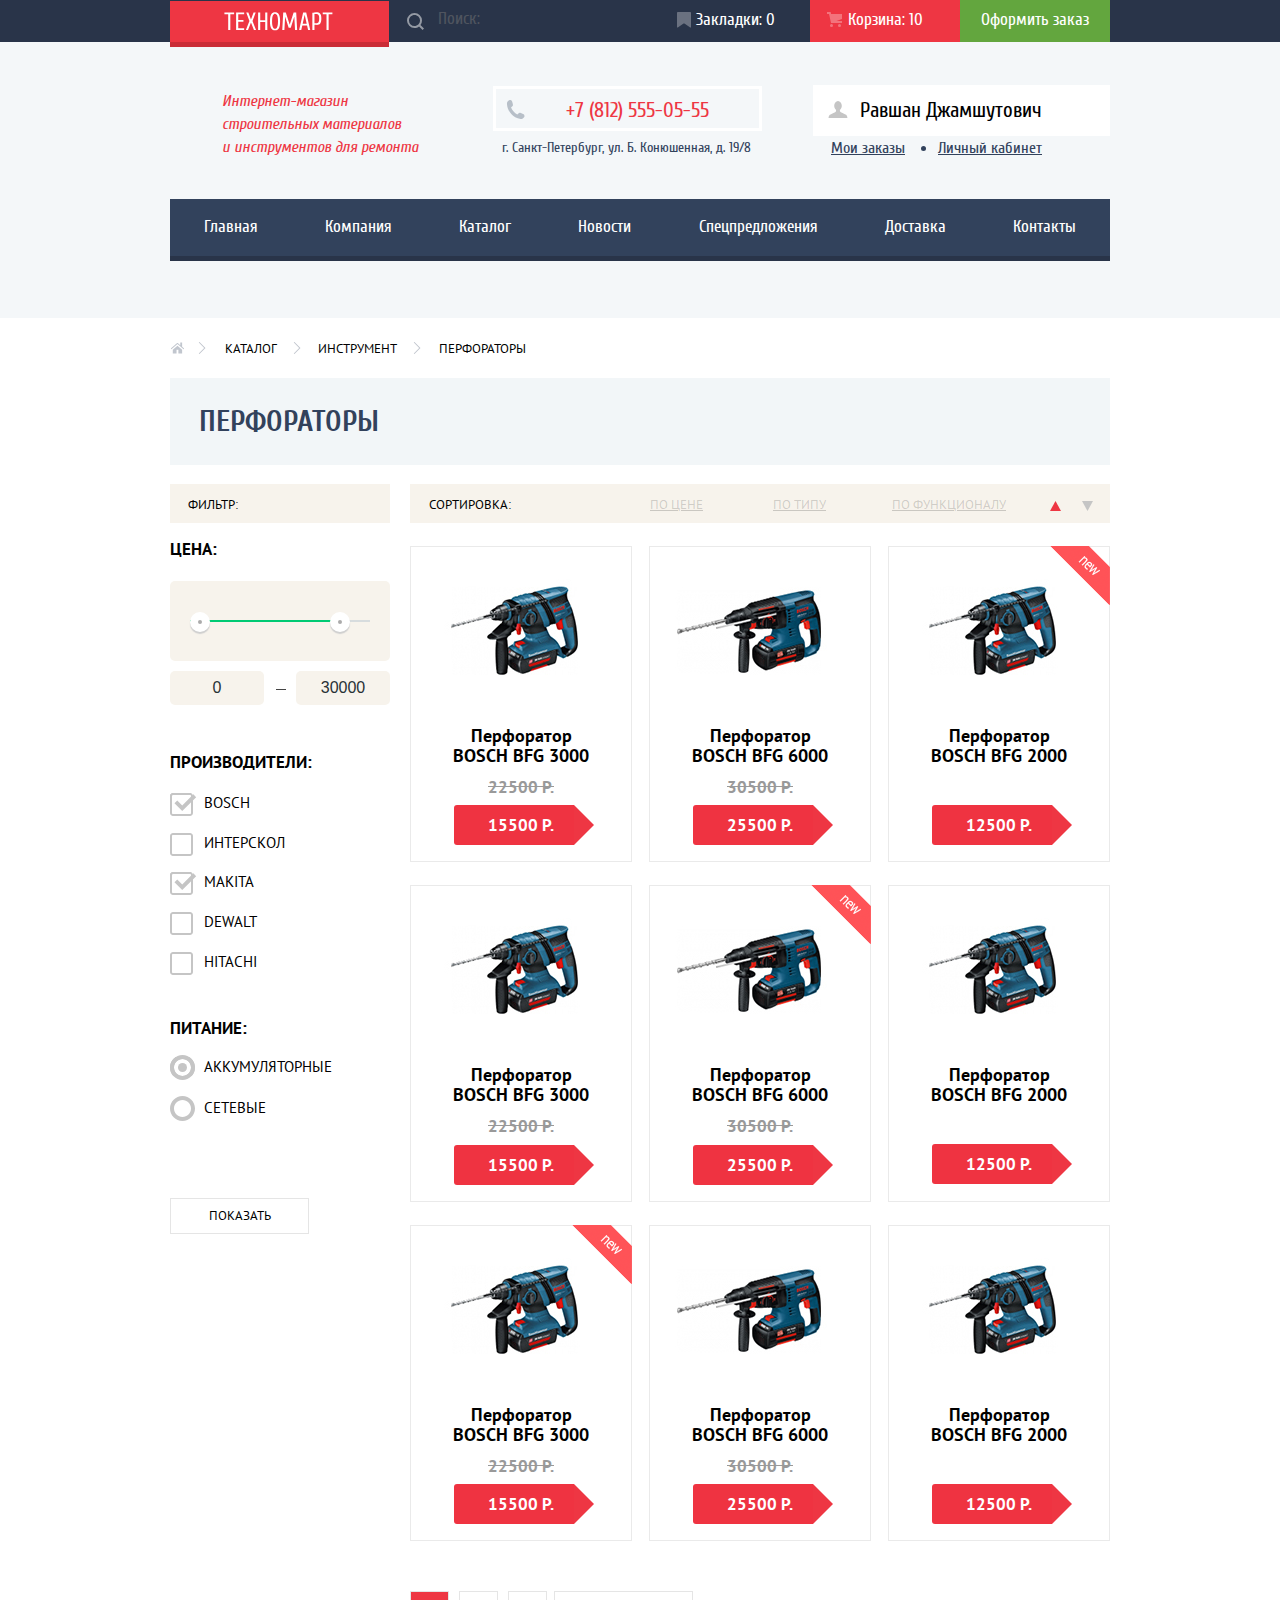
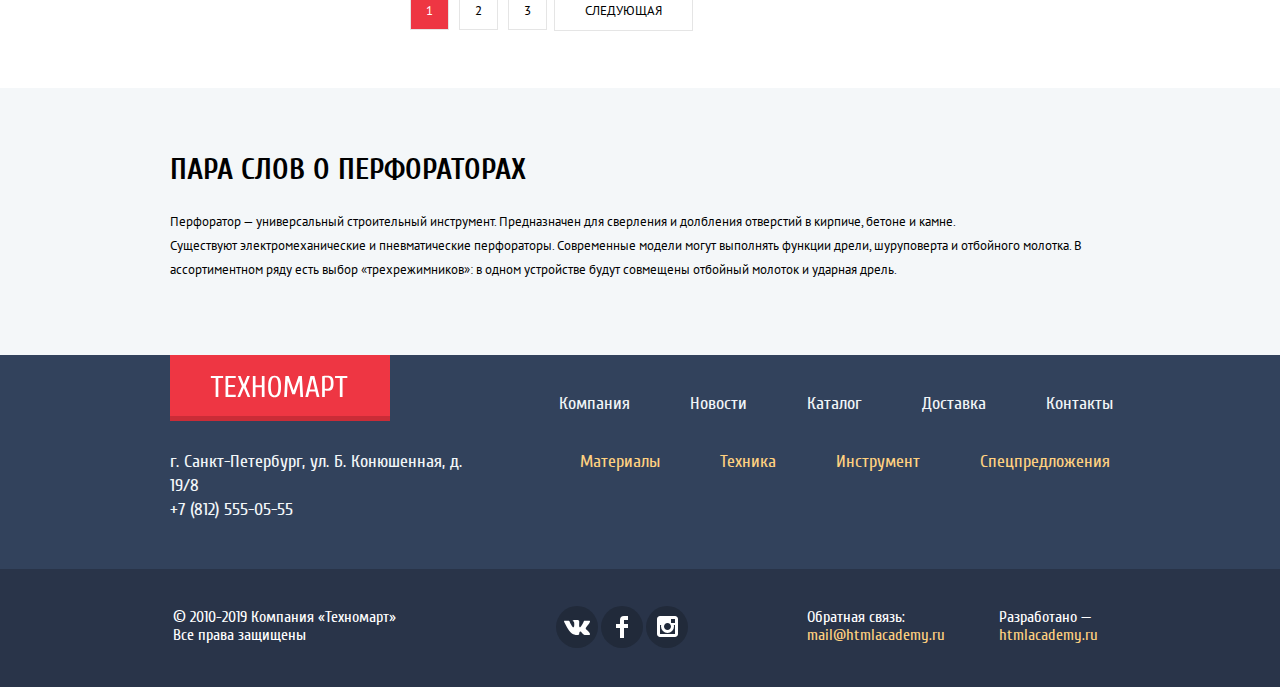
==== catalog.html @ b3d0c17b "сделал попапы, один css файл на index и catalog," ====
<!DOCTYPE html>
<html lang="ru">

<head>
  <meta charset="utf-8">
  <title>HTML Academy: Техномарт</title>
  <link rel="stylesheet" href="css/normalize.css">
  <link rel="stylesheet" href="css/style.css">
</head>

<body>
  <header class="header-main">
      <div class="header-top-flex-container">
      <div class="header-top-panel">
      <div class="header-container">
        <a href="#" class="header-logo">
          <span class="visually-hidden">Логотип Техномарт</span>
          <!--
            тут должен быть Логотип Техномарт
            src="img/texnomart.png"
          -->
        </a>
        <div class="header-search">
          <!--
              тут должна быть иконка Поиска
              src="img/icon-svg/icon-search.svg"
            -->
          <form action="https://echo.htmlacademy.ru" class="form-search" method="post">
            <input type="search" name="search" id="search" class="inp-form-search" placeholder="Поиск:" required>
            <label for="search" class="label-search"><span class="visually-hidden">Поле поиска</span></label>
          </form>
        </div>
        <a href="#" class="header-bookmark">
          <!--
            тут должна быть иконка Закладки
            src="img/icon-svg/icon-bookmark.svg"
          -->
          Закладки: 0
        </a>
        <a href="#" class="header-cart">Корзина:
          <!--
            тут должна быть иконка Корзина
            src="img/icon-svg/icon-cart.svg"
          -->
          <span class="header-number-cart">10</span>
        </a>
        <a href="#" class="header-order">Оформить заказ</a>
      </div>
    </div>
    </div>
    <div class="header-middle-flex-container">
      <div class="header-middle-panel">
        <h1 class="header-store-about">
          Интернет-магазин
          строительных материалов<br>
          и инструментов для ремонта
        </h1>
        <div class="header-middle-contact-catalog">
          <a href="tel:+78125550555" class="header-contact-telephone">
            <!--
              тут должна быть иконка Номер телефона
              src="img/icon-svg/icon-phone.svg"
            -->
            +7 (812) 555-05-55
          </a>
          <p class="header-contact-address">г. Санкт-Петербург, ул. Б. Конюшенная, д. 19/8</p>
        </div>
        <div class="header-middle-user-online">
          <a href="#" class="header-user-login-online">
            <!--
              тут должна быть иконка User
              src="img/icon-svg/icon-user.svg"
            -->
            Равшан Джамшутович
          </a>
          <a href="#" class="header-user-login-logout">
            <!--
              тут должна быть иконка User logout
              src="img/icon-svg/icon-logout.svg"
            -->
          </a>
          <div class="header-user-items">
            <a href="#" class="header-user-orders">Мои заказы</a>
            <a href="#" class="header-user-cabinet">Личный кабинет</a>
          </div>
        </div>
        <nav class="header-nav-panel">
          <ul class="header-ul-panel">
            <li class="header-ul-panel-li">
              <a href="index.html" class="header-ul-panel-links">Главная</a>
            </li>
            <li class="header-ul-panel-li">
              <a href="#" class="header-ul-panel-links">Компания</a>
            </li>
            <li class="header-ul-panel-li">
              <a href="catalog.html" class="header-ul-panel-links">Каталог</a>
            </li>
            <li class="header-ul-panel-li">
              <a href="#" class="header-ul-panel-links">Новости</a>
            </li>
            <li class="header-ul-panel-li">
              <a href="#" class="header-ul-panel-links">Спецпредложения</a>
            </li>
            <li class="header-ul-panel-li">
              <a href="#" class="header-ul-panel-links">Доставка</a>
            </li>
            <li class="header-ul-panel-li">
              <a href="#" class="header-ul-panel-links">Контакты</a>
            </li>
          </ul>
        </nav>
      </div>
    </div>
  </header>
  <main>
    <div class="top-main-center-container uppercase-style">
      <ul class="links-content">
          <li class="links-content-li li-first">
            <a href="index.html" class="link-index link-content">
              <span class="visually-hidden">Переход на главную с иконкой</span>
              <!--
                Тут должна быть иконка На главную
                src="img/icon-svg/icon-home.svg"
              -->
            </a>
          </li>
          <li class="links-content-li li-second">
            <a href="#" class="link-catalog link-content">Каталог</a>
          </li>
          <li class="links-content-li li-third">
            <a href="#" class="link-tools link-content">Инструмент</a>
          </li>
          <li class="links-content-li li-fourth">
            <a href="#" class="link-perf link-content">Перфораторы</a>
          </li>
      </ul>
      <h2 class="header-catalog">Перфораторы</h2>
    </div>
    <div class="catalog-center-container uppercase-style">
      <div class="catalog-main-filter">
          <form action="https://echo.htmlacademy.ru" method="POST" class="form-filter-main">
            <span class="catalog-form-filter">Фильтр:</span>
            <fieldset class="price-filter-form">
              <legend class="panel-form-title">Цена:</legend>
              <div class="range-filter">
                <div class="range-controls">
                  <div class="scale">
                    <div class="bar"></div>
                  </div>
                  <div class="toggle toggle-min"></div>
                  <div class="toggle toggle-max"></div>
                </div>
                <div class="price-controls">
                  <label class="min-price"><input name="min-price" class="min-input-price" type="text" value="0"></label>
                  <label class="max-price"><input name="max-price" class="max-input-price" type="text" value="30000"></label>
                </div>
              </div>
            </fieldset>
            <fieldset class="brand-form">
              <legend class="panel-form-title">Производители:</legend>
              <div class="brand-container brand-container-first">
                <input id="bosh-checkbox" type="checkbox" name="bosch" value="bosch" checked>
                <label for="bosh-checkbox" class="label-brand">Bosch</label>
              </div>
              <div class="brand-container brand-container-second">
                <input id="interskol-checkbox" type="checkbox" name="interskol" value="interskol">
                <label for="interskol-checkbox" class="label-brand">Интерскол</label>
              </div>
              <div class="brand-container brand-container-third">
                <input id="makita-checkbox" type="checkbox" name="makita" value="makita" checked>
                <label for="makita-checkbox" class="label-brand">Makita</label>
              </div>
              <div class="brand-container brand-container-fourth">
                <input id="dewalt-checkbox" type="checkbox" name="dewalt" value="dewalt">
                <label for="dewalt-checkbox" class="label-brand">Dewalt</label>
              </div>
              <div class="brand-container">
                <input id="hitachi-checkbox" type="checkbox" name="hitachi" value="hitachi">
                <label for="hitachi-checkbox" class="label-brand">Hitachi</label>
              </div>
            </fieldset>
            <fieldset class="type-supply-form">
              <legend class="panel-form-title">Питание:</legend>
              <div class="charge radio_btn">
                <input id="charge-device" class="radio-charge" type="radio" name="type-supply" value="charge" checked>
                <label for="charge-device" class="type-device">Аккумуляторные</label>
              </div>
              <div class="network radio_btn">
                <input id="network-device" class="radio-network" type="radio" name="type-supply" value="network">
                <label for="network-device" class="type-device">Сетевые</label>
              </div>
              <button type="submit" class="panel-form-btn">Показать</button>
            </fieldset>
          </form>
      </div>
      <div class="catalog-goods-column">
          <div class="catalog-filter-options">
            <span class="catalog-filter-sorting">Сортировка:</span>
            <ul class="catalog-options-parameter">
              <li class="catalog-options-btn-first">
                <a href="#" class="catalog-options-btn">По цене</a>
              </li>
              <li class="catalog-options-btn-second">
                <a href="#" class="catalog-options-btn">По типу</a>
              </li>
              <li class="catalog-options-btn-third">
                <a href="#" class="catalog-options-btn">По функционалу</a>
              </li>
            </ul>
            <div class="btn-catalog-arrow">
              <a href="#" class="catalog-arrow-up">
                <!--
                  тут должна быть иконка Кнопка сортировки каталога вверх
                  src="img/icon-svg/icon-up-down-dir.svg"
                -->
              </a>
              <a href="#" class="catalog-arrow-down">
                <!--
                  тут должна быть иконка Кнопка сортировки каталога вниз
                  src="img/icon-svg/icon-up-down-dir.svg"
                -->
              </a>
            </div>
          </div>
          <ul class="catalog-production">
            <li class="catalog-production-perf">
              <img src="img/content-images/bfg-3000.jpg" alt="Перфоратор BOSCH BFG 3000" width="218" height="170">
              <!--
                тут должна быть картинка Перфоратор BOSCH BFG 3000
                src="img/content-images/bfg-3000.jpg"
              -->
              <h3 class="catalog-product-firm">Перфоратор BOSCH BFG 3000</h3>
              <span class="catalog-product-outdate">
                <del class="catalog-product-outdate-del">22500 Р.</del>
              </span>
              <span class="catalog-product-price">15500 Р.</span>
              <div class="catalog-popup">
                <a href="#" class="catalog-popup-buy">Купить</a>
                <a href="#" class="catalog-popup-bookmark">В закладки</a>
              </div>
            </li>
            <li class="catalog-production-perf">
              <img src="img/content-images/bfg-6000.jpg" alt="Перфоратор BOSCH BFG 6000" width="218" height="170">
              <!--
                тут должна быть картинка Перфоратор BOSCH BFG 6000
                src="img/content-images/bfg-6000.jpg"
              -->
              <h3 class="catalog-product-firm">Перфоратор BOSCH BFG 6000</h3>
              <span class="catalog-product-outdate">
                <del class="catalog-product-outdate-del">30500 Р.</del>
              </span>
              <span class="catalog-product-price">25500 Р.</span>
              <div class="catalog-popup">
                <a href="#" class="catalog-popup-buy">Купить</a>
                <a href="#" class="catalog-popup-bookmark">В закладки</a>
              </div>
            </li>
            <li class="catalog-production-perf">
              <div class="flag flag-new">новинка</div>
              <img src="img/content-images/bfg-2000.jpg" alt="Перфоратор BOSCH BFG 2000" width="218" height="170">
              <!--
                тут должна быть картинка Перфоратор BOSCH BFG 2000
                src="img/content-images/bfg-2000.jpg"
              -->
              <h3 class="catalog-product-firm">Перфоратор BOSCH BFG 2000</h3>
              <span class="catalog-last-product-price last-product">12500 Р.</span>
              <div class="catalog-popup">
                <a href="#" class="catalog-popup-buy">Купить</a>
                <a href="#" class="catalog-popup-bookmark">В закладки</a>
              </div>
            </li>
            <li class="catalog-production-perf">
              <img src="img/content-images/bfg-3000.jpg" alt="Перфоратор BOSCH BFG 3000" width="218" height="170">
              <!--
                тут должна быть картинка Перфоратор BOSCH BFG 3000
                src="img/content-images/bfg-3000.jpg"
              -->
              <h3 class="catalog-product-firm">Перфоратор BOSCH BFG 3000</h3>
              <span class="catalog-product-outdate">
                <del class="catalog-product-outdate-del">22500 Р.</del>
              </span>
              <span class="catalog-product-price">15500 Р.</span>
              <div class="catalog-popup">
                <a href="#" class="catalog-popup-buy">Купить</a>
                <a href="#" class="catalog-popup-bookmark">В закладки</a>
              </div>
            </li>
            <li class="catalog-production-perf">
              <div class="flag flag-new">новинка</div>
              <img src="img/content-images/bfg-6000.jpg" alt="Перфоратор BOSCH BFG 6000" width="218" height="170">
              <!--
                тут должна быть картинка Перфоратор BOSCH BFG 6000
                src="img/content-images/bfg-6000.jpg"
              -->
              <h3 class="catalog-product-firm">Перфоратор BOSCH BFG 6000</h3>
              <span class="catalog-product-outdate">
                <del class="catalog-product-outdate-del">30500 Р.</del>
              </span>
              <span class="catalog-product-price">25500 Р.</span>
              <div class="catalog-popup">
                <a href="#" class="catalog-popup-buy">Купить</a>
                <a href="#" class="catalog-popup-bookmark">В закладки</a>
              </div>
            </li>
            <li class="catalog-production-perf">
              <img src="img/content-images/bfg-2000.jpg" alt="Перфоратор BOSCH BFG 2000" width="218" height="170">
              <!--
                тут должна быть картинка Перфоратор BOSCH BFG 2000
                src="img/content-images/bfg-2000.jpg"
              -->
              <h3 class="catalog-product-firm">Перфоратор BOSCH BFG 2000</h3>
              <span class="catalog-last-product-price last-product">12500 Р.</span>
              <div class="catalog-popup">
                <a href="#" class="catalog-popup-buy">Купить</a>
                <a href="#" class="catalog-popup-bookmark">В закладки</a>
              </div>
            </li>
            <li class="catalog-production-perf">
              <div class="flag flag-new">новинка</div>
              <img src="img/content-images/bfg-3000.jpg" alt="Перфоратор BOSCH BFG 3000" width="218" height="170">
              <!--
                тут должна быть картинка Перфоратор BOSCH BFG 3000
                src="img/content-images/bfg-3000.jpg"
              -->
              <h3 class="catalog-product-firm">Перфоратор BOSCH BFG 3000</h3>
              <span class="catalog-product-outdate">
                <del class="catalog-product-outdate-del">22500 Р.</del>
              </span>
              <span class="catalog-product-price">15500 Р.</span>
              <div class="catalog-popup">
                <a href="#" class="catalog-popup-buy">Купить</a>
                <a href="#" class="catalog-popup-bookmark">В закладки</a>
              </div>
            </li>
            <li class="catalog-production-perf">
              <img src="img/content-images/bfg-6000.jpg" alt="Перфоратор BOSCH BFG 6000" width="218" height="170">
              <!--
                тут должна быть картинка Перфоратор BOSCH BFG 6000
                src="img/content-images/bfg-6000.jpg"
              -->
              <h3 class="catalog-product-firm">Перфоратор BOSCH BFG 6000</h3>
              <span class="catalog-product-outdate">
                <del class="catalog-product-outdate-del">30500 Р.</del>
              </span>
              <span class="catalog-product-price">25500 Р.</span>
              <div class="catalog-popup">
                <a href="#" class="catalog-popup-buy">Купить</a>
                <a href="#" class="catalog-popup-bookmark">В закладки</a>
              </div>
            </li>
            <li class="catalog-production-perf">
              <img src="img/content-images/bfg-2000.jpg" alt="Перфоратор BOSCH BFG 2000" width="218" height="170">
              <!--
                тут должна быть картинка Перфоратор BOSCH BFG 2000
                src="img/content-images/bfg-2000.jpg"
              -->
              <h3 class="catalog-product-firm">Перфоратор BOSCH BFG 2000</h3>
              <span class="catalog-last-product-price last-product">12500 Р.</span>
              <div class="catalog-popup">
                <a href="#" class="catalog-popup-buy">Купить</a>
                <a href="#" class="catalog-popup-bookmark">В закладки</a>
              </div>
            </li>
          </ul>
          <div class="catalog-paginator">
            <div class="inner-catalog-paginator">
              <a href="#" class="catalog-paginator-btn">1</a>
              <a href="#" class="catalog-paginator-btn">2</a>
              <a href="#" class="catalog-paginator-btn">3</a>
            </div>
            <a href="#" class="last-btn">Следующая</a>
          </div>
      </div>
    </div>
    <section class="perforators-about uppercase-style">
      <div class="perforators-about-center-container">
        <h2 class="perforators-title">Пара слов о перфораторах</h2>
        <p class="perforators-description">
          Перфоратор — универсальный строительный инструмент. Предназначен для сверления и долбления отверстий в кирпиче,
          бетоне и камне.<br>
          Существуют электромеханические и пневматические перфораторы. Современные модели могут выполнять функции дрели,
          шуруповерта и отбойного молотка. В ассортиментном ряду есть выбор «трехрежимников»: в одном устройстве будут
          совмещены отбойный молоток и ударная дрель.
        </p>
      </div>
    </section>
  </main>
  <footer>
    <div class="footer-center-container">
      <div class="footer-top-panel">
        <a href="index.html" class="footer-logo">
          <span class="visually-hidden"> Логотип Техномарт</span>
          <!--
            тут должен быть логотип Техномарт
            src="img/texnomart.png"
          -->
        </a>
        <ul class="footer-inner-panel">
          <li class="footer-inner-panel-li">
            <a href="#" class="footer-inner-panel-links">Компания</a>
          </li>
          <li class="footer-inner-panel-li">
            <a href="#" class="footer-inner-panel-links">Новости</a>
          </li>
          <li class="footer-inner-panel-li">
            <a href="#" class="footer-inner-panel-links">Каталог</a>
          </li>
          <li class="footer-inner-panel-li">
            <a href="#" class="footer-inner-panel-links">Доставка</a>
          </li>
          <li class="footer-inner-panel-li">
            <a href="#" class="footer-inner-panel-links">Контакты</a>
          </li>
        </ul>
      </div>
    </div>
    <div class="footer-middle-center-container">
      <div class="footer-middle-panel">
        <div class="footer-contacts-panel">
          <p class="footer-contacts-address">г. Санкт-Петербург, ул. Б. Конюшенная, д. 19/8</p>
          <a href="tel:+78125550555" class="footer-contact-telephone">+7 (812) 555-05-55</a>
        </div>
        <ul class="footer-offer-panel">
          <li class=footer-offer-panel-li"">
            <a href="#" class="footer-offer-panel-links">Материалы</a>
          </li>
          <li class="footer-offer-panel-li">
            <a href="#" class="footer-offer-panel-links">Техника</a>
          </li>
          <li class="footer-offer-panel-li">
            <a href="#" class="footer-offer-panel-links">Инструмент</a>
          </li>
          <li class="footer-offer-panel-li">
            <a href="#" class="footer-offer-panel-links">Спецпредложения</a>
          </li>
        </ul>
      </div>
    </div>
    <div class="footer-bottom-center-container">
      <div class="footer-bottom-panel">
        <div class="footer-bottom-panel-inner">
          <div class="footer-bottom-copyright">
            <p class="footer-bottom-copyright-text">© 2010-2019 Компания «Техномарт»</p>
            <p class="footer-bottom-copyright-text">Все права защищены</p>
          </div>
        </div>
        <ul class="footer-bottom-social">
          <li class="footer-bottom-social-li">
            <a href="#" class="footer-social-vk footer-social">
              <span class="visually-hidden">Иконка Вконтакте</span>
              <!--
                  тут должна быть иконка Вконтакте
                  src="img/icon-svg/icon-vk.svg"
                -->
            </a>
          </li>
          <li class="footer-bottom-social-li">
            <a href="#" class="footer-social-fb footer-social">
              <span class="visually-hidden">Иконка Фейсбук</span>
              <!--
                  тут должна быть иконка Фейсбук
                  src="img/icon-svg/icon-fb.svg"
                -->
            </a>
          </li>
          <li class="footer-bottom-social-li">
            <a href="#" class="footer-social-inst footer-social">
              <span class="visually-hidden">Иконка Инстаграм</span>
              <!--
                  тут должна быть иконка Инстаграм
                  src="img/icon-svg/icon-insta.svg"
                -->
            </a>
          </li>
        </ul>
        <div class="footer-bottom-feedback">
          <p class="footer-bottom-feedback-text">Обратная связь:</p>
          <a href="mailto:mail@htmlacademy.ru" class="footer-feedback-mail">mail@htmlacademy.ru</a>
        </div>
        <div class="footer-bottom-design">
          <p class="footer-bottom-design-text">Разработано —</p>
          <a href="https://htmlacademy.ru" class="footer-mail-design">htmlacademy.ru</a>
        </div>
      </div>
    </div>
  </footer>
<div class="product-add-popap">
  <a href="#" class="product-close"></a>
  <p class="product-inner-popap">Товар добавлен в корзину!</p>
  <div class="product-add-btn">
    <input type="submit" class="product-order-btn" value="Оформить заказ">
    <a href="#" class="product-cancel-btn">Продолжить покупки</a>
  </div>
</div>
  <!--<p>Репозиторий создан для обучения на профессиональном онлайн‑курсе «<a href="https://htmlacademy.ru/intensive/htmlcss">HTML и CSS, уровень 1</a>».</p>-->
  <script src="js/script.js"></script>
</body>

</html>
---- css/style.css ----
/*************** cuprum ***************/
@font-face {
    font-family: 'Cuprum';
    font-style: normal;
    font-weight: 400;
    src: url('../fonts/cuprum/cuprum-v11-latin_cyrillic-regular.eot');
    src: local('Cuprum Regular'), local('Cuprum-Regular'),
        url('../fonts/cuprum/cuprum-v11-latin_cyrillic-regular.eot?#iefix') format('embedded-opentype'),
        url('../fonts/cuprum/cuprum-v11-latin_cyrillic-regular.woff2') format('woff2'),
        url('../fonts/cuprum/cuprum-v11-latin_cyrillic-regular.woff') format('woff'),
        url('../fonts/cuprum/cuprum-v11-latin_cyrillic-regular.ttf') format('truetype'),
        url('../fonts/cuprum/cuprum-v11-latin_cyrillic-regular.svg#Cuprum') format('svg');
}

@font-face {
    font-family: 'Cuprum';
    font-style: italic;
    font-weight: 400;
    src: url('../fonts/cuprum/cuprum-v11-latin_cyrillic-italic.eot');
    src: local('Cuprum Italic'), local('Cuprum-Italic'),
        url('../fonts/cuprum/cuprum-v11-latin_cyrillic-italic.eot?#iefix') format('embedded-opentype'),
        url('../fonts/cuprum/cuprum-v11-latin_cyrillic-italic.woff2') format('woff2'),
        url('../fonts/cuprum/cuprum-v11-latin_cyrillic-italic.woff') format('woff'),
        url('../fonts/cuprum/cuprum-v11-latin_cyrillic-italic.ttf') format('truetype'),
        url('../fonts/cuprum/cuprum-v11-latin_cyrillic-italic.svg#Cuprum') format('svg');
}

@font-face {
    font-family: 'Cuprum';
    font-style: normal;
    font-weight: 700;
    src: url('../fonts/cuprum/cuprum-v11-latin_cyrillic-700.eot');
    src: local('Cuprum Bold'), local('Cuprum-Bold'),
        url('../fonts/cuprum/cuprum-v11-latin_cyrillic-700.eot?#iefix') format('embedded-opentype'),
        url('../fonts/cuprum/cuprum-v11-latin_cyrillic-700.woff2') format('woff2'),
        url('../fonts/cuprum/cuprum-v11-latin_cyrillic-700.woff') format('woff'),
        url('../fonts/cuprum/cuprum-v11-latin_cyrillic-700.ttf') format('truetype'),
        url('../fonts/cuprum/cuprum-v11-latin_cyrillic-700.svg#Cuprum') format('svg');
}

/*************** pt-sans ***************/
@font-face {
    font-family: 'PT Sans';
    font-style: normal;
    font-weight: 400;
    src: url('../fonts/pt-sans/pt-sans-v11-latin-regular.eot');
    src: local('PT Sans'), local('PTSans-Regular'),
        url('../fonts/pt-sans/pt-sans-v11-latin_cyrillic-regular?#iefix') format('embedded-opentype'),
        url('../fonts/pt-sans/pt-sans-v11-latin_cyrillic-regular.woff2') format('woff2'),
        url('../fonts/pt-sans/pt-sans-v11-latin_cyrillic-regular.woff') format('woff'),
        url('../fonts/pt-sans/pt-sans-v11-latin_cyrillic-regular.ttf') format('truetype'),
        url('../fonts/pt-sans/pt-sans-v11-latin_cyrillic-regular.svg#PTSans') format('svg');
}

@font-face {
    font-family: 'PT Sans';
    font-style: italic;
    font-weight: 400;
    src: url('../fonts/pt-sans/pt-sans-v11-latin-italic.eot');
    src: local('PT Sans Italic'), local('PTSans-Italic'),
        url('../fonts/pt-sans/pt-sans-v11-latin_cyrillic-italic.eot?#iefix') format('embedded-opentype'),
        url('../fonts/pt-sans/pt-sans-v11-latin_cyrillic-italic.woff2') format('woff2'),
        url('../fonts/pt-sans/pt-sans-v11-latin_cyrillic-italic.woff') format('woff'),
        url('../fonts/pt-sans/pt-sans-v11-latin_cyrillic-italic.ttf') format('truetype'),
        url('../fonts/pt-sans/pt-sans-v11-latin_cyrillic-italic.svg#PTSans') format('svg');
}

@font-face {
    font-family: 'PT Sans';
    font-style: normal;
    font-weight: 700;
    src: url('../fonts/pt-sans/pt-sans-v11-latin-700.eot');
    src: local('PT Sans Bold'), local('PTSans-Bold'),
        url('../fonts/pt-sans/pt-sans-v11-latin_cyrillic-700.eot?#iefix') format('embedded-opentype'),
        url('../fonts/pt-sans/pt-sans-v11-latin_cyrillic-700.woff2') format('woff2'),
        url('../fonts/pt-sans/pt-sans-v11-latin_cyrillic-700.woff') format('woff'),
        url('../fonts/pt-sans/pt-sans-v11-latin_cyrillic-700.ttf') format('truetype'),
        url('../fonts/pt-sans/pt-sans-v11-latin_cyrillic-700.svg#PTSans') format('svg');
}

* {
    box-sizing: content-box;
}

body {
    font-family: 'Cuprum', Arial, sans-serif;
}

/* div,
button,
section,
a,
ul,
li,
h1,
h2,
h3,
p,
footer,
header{
    outline: 1px solid red;
} */

.visually-hidden {
    position: absolute;
    clip: rect(0 0 0 0);
    width: 1px;
    height: 1px;
    margin: -1px;
}

.inner-center-container {
    width: 940px;
    margin: 0 auto;
}

.service-about {
    margin-top: 21px;
}

/***************************header-top-panel***************************/
.header-top-flex-container {
    width: 100%;
    display: flex;
    flex-direction: column;
    align-items: center;
    background-color: #293449;
}

.header-middle-flex-container {
    width: 100%;
    min-height: 276px;
    display: flex;
    flex-direction: column;
    align-items: center;
    background-color: #f4f7f9;
}

.header-top-panel {
    background-color: #f4f7f9;
}

.header-container {
    display: flex;
    flex-direction: row;
    align-items: center;
    align-content: stretch;
    min-width: 940px;
    min-height: 42px;
    background-color: #293449;
}

.header-logo {
    width: 157px;
    padding:  11px 32px 11px 30px;
    background-color: #ee3643;
    box-shadow: #ca2c37 0 5px 0 0;
}

.header-logo:hover{
    background-color: #ca2c37;
}

.header-logo:active{
    background-color: #ba2732;
}

.header-logo::before {
    content: "";
    display: block;
    background-image: url("../img/texnomart.svg");
    background-repeat: no-repeat;
    background-size: 109px 19px;
    width: 109px;
    height: 19px;
    margin: 0 auto;
}

.inp-form-search {
    border: 0px;
    font-size: 17px;
    line-height: 1.06;
    color: #fff;
    width: 222px;
    min-height: 22px;
    padding: 8px 0 12px 49px;
    vertical-align: baseline;
    background: url('../img/icon-svg/icon-search.svg') 7% 50%;
    background-color: #293449;
    background-repeat: no-repeat;
    opacity: 0.5;
    color: #293449;
}


.inp-form-search:hover {
    opacity: 1;
    background: url('../img/icon-svg/icon-search.svg') 7% 50%;
    background-color: #212a3a;
    background-repeat: no-repeat;
    color: #212a3a;
}

.inp-form-search:focus {
    opacity: 1;
    background: url('../img/icon-svg/icon-red-search.svg') 7% 50%;
    background-repeat: no-repeat;
    background-color: #fff;
}

.inp-form-search input[type=text]:active +label {
    color: #FFFFFF;
}

.inp-form-search input[type=text]:focus+label {
    display: none;
}

.label-search {
    position: relative;
}

.label-search:hover:before {
    fill:#fff;
    opacity: 1;
}

.header-bookmark,
.header-cart,
.header-order {
    position: relative;
    font-size: 17px;
    line-height: 1.06;
    color: #fff;
    text-decoration: none;
    width: 150px;
    padding: 11px 0 13px 0;
    text-align: center;
}

.header-bookmark::before {
    content: "";
    position: absolute;
    display: block;
    background-image: url("../img/icon-svg/icon-bookmark.svg");
    background-repeat: no-repeat;
    background-size: 14px 16px;
    width: 14px;
    height: 16px;
    top: 12px;
    left: 17px;
    opacity: 0.3;
}

.header-bookmark:hover::before {
    fill: #fff;
    opacity: 1;
}

.header-bookmark:active::before {
    fill: #fff;
    opacity: 0.5;
}

.header-cart::before {
    content: '';
    position: absolute;
    display: block;
    background-image: url("../img/icon-svg/icon-cart.svg");
    background-repeat: no-repeat;
    background-size: 15px 15px;
    width: 15px;
    height: 15px;
    top: 12px;
    left: 17px;
    opacity: 0.3;
}

.header-cart:hover::before {
    fill: #fff;
    opacity: 1;
}

.header-cart:active::before {
    fill: #fff;
    opacity: 0.5;
}

.header-bookmark:hover,
.header-cart:hover {
    background-color: #212a3a;
}

.header-bookmark:active,
.header-cart:active {
    background-color: #161d29;
}

.header-order {
    background-color: #63a63e;
}

.header-order:hover {
    background-color: #5fbb2d;
}

.header-order:active {
    background-color: #518534;
}

/***************************header-middle-panel***************************/
.header-middle-panel {
    display: flex;
    flex-wrap: wrap;
    justify-content: space-between;
    align-items: center;
    max-width: 940px;
    margin-top: 42px;
    background-color: #f4f7f9;
}

.header-store-about {
    width: 218px;
    font-size: 16px;
    font-style: italic;
    font-weight: 500;
    line-height: 1.44;
    color: #ee3643;
    margin: 5px -31px 0 52px;
}

.header-middle-contact {
    position: relative;
    text-align: center;
    max-width: 270px;
    margin:16px -28px 0 0;
}

.header-contact-telephone {
    position: relative;
    font-size: 21px;
    line-height: 1;
    color: #ee3643;
    text-decoration: none;
    border: solid 3px #ffffff;
    padding: 9px 50px 6px 70px;
}

.header-contact-telephone::before {
    content: '';
    display: block;
    position: absolute;
    background-image: url("../img/icon-svg/icon-phone.svg");
    background-repeat: no-repeat;
    background-size: 19px 19px;
    width: 19px;
    height: 19px;
    top: 11px;
    left: 10px;
}

.header-contact-address {
    font-size: 14px;
    line-height: 1.71;
    margin: 15px 2px 0 0;
    text-align: center;
    color: #32425c;
}

.header-middle-user {
    display: flex;
    position: relative;
    width: 284px;
    margin: -27px 11px 0 0;
}

.header-user-login {
    font-size: 21px;
    line-height: 1;
    color: #000;
    text-decoration: none;
    padding: 14px 28px 11px 48px;
    margin: 0px 0px 0 14px;
    background-color: #fff;
}

.header-user-registration {
    padding: 14px 27px 11px 24px;
    margin: 0 0 0 6px;
    font-size: 21px;
    line-height: 1;
    color: #000;
    text-decoration: none;
    background-color: #fff;
}

.header-user-login:hover::before {
    content: url("../img/icon-svg/icon-login-hover.svg");
}

.header-user-login:active::before {
    content: url("../img/icon-svg/icon-login-active.svg");
}

.header-user-login::before {
    content: '';
    position: absolute;
    display: block;
    background-image: url('../img/icon-svg/icon-login.svg');
    background-repeat: no-repeat;
    background-size: 20px 17px;
    width: 20px;
    height: 17px;
    top: 15px;
    left: 29px;
}

.header-user-login:hover,
.header-user-registration:hover {
    color: #ee3643;
}

.header-user-login:active,
.header-user-registration:active {
    color: rgba(0, 0, 0, 0.3);
}

.header-ul-panel-links {
    font-size: 17px;
    line-height: 1;
    color: #fff;
    text-decoration: none;
}

.header-ul-panel {
    display: flex;
    flex-direction: row;
    justify-content: space-around;
    list-style-type: none;
    margin-left: 0;
    padding-left: 0;
}

.header-ul-panel {
    background-color: #32425c;
    border-bottom: 5px solid #293449;
}

.header-ul-panel-li {
    padding: 19px 31px;
}

.header-ul-panel-li:hover {
    background-color: #293449;
}

.header-ul-panel-li:active {
    background-color: #1d2739;
}

.header-ul-panel-links:active {
    color: rgba(255, 255, 255, 0.5);
}

.header-nav-panel {
    margin-top: 23px;
    width: 100%;
    box-shadow: inset 0px -5px 0 0 var(#293449);
}
/*************************** main -> section features***************************/

.features-blocks-size {
    width: 300px;
    min-height: 123px;
}

.features {
    width: 940px;
    margin-top: 62px;
    display: flex;
    flex-wrap: wrap;
    justify-content: space-between;
    background-color: #fff;
}

.features-united-container {
    display: flex;
    flex-direction: column;
    margin: 19px 0 0 20px;
}

.inner-center-container {
    display: flex;
    flex-wrap: wrap;
}

.features-materials {
    position: relative;
    background-color: #ffbf47;
    background-image: url("../img/icon-svg/material.svg");
    background-repeat: no-repeat;
    background-position: 213px center;
}

.features-materials:after {
    position: absolute;
    content: '';
    top: 0;
    right: 0;
    width: 60px;
    height: 60px;
    background: url("../img/new-flag.png");
    background-repeat: no-repeat;
}

.features-tool {
    background-color: #3bbce3;
    background-image: url("../img/icon-svg/instrument.svg");
    background-repeat: no-repeat;
    background-position: 197px center;
}

.features-technics {
    background-color: #dc91d8;
    background-image: url("../img/icon-svg/technics.svg");
    background-repeat: no-repeat;
    background-position: 197px center;
}

.features-discount {
    background-color: #8ed78f;
    background-image: url("../img/icon-svg/discount.svg");
    background-repeat: no-repeat;
    background-position: 197px center;
}

.features-delivery {
    background-color: #ffc047;
    background-image: url("../img/icon-svg/delivery.svg");
    background-repeat: no-repeat;
    background-position: 191px center;
    margin-top: 21px;
}

.features-delivery a {
    padding: 10px 35px 10px 35px;
    margin-left: 25px;
}

.features-title-position {
    position: absolute;
    top: 50px;
    left: 24px;
}

.features-title {
    font-size: 24px;
    font-weight: 700;
    line-height: 1.25;
    color: #fff;
    margin-top: 17px;
    margin-left: 22px;
}

.features-subtitle {
    font-size: 14px;
    line-height: 1.29;
    margin-left: 28px;
    padding: 8px 21px 8px 21px;
    background-color: rgba(0, 0, 0, .1);
    text-align: center;
    color: #fff;
    text-decoration: none;
    text-transform: uppercase;
}

.features-subtitle:hover {
    background-color: rgba(0, 0, 0, .2);
}

.features-subtitle:active {
    background-color: rgba(0, 0, 0, .3);
}

.features-slider {
    width: 620px;
    position: relative;
    margin-top: 19px;
}

.features-title-slide {
    width: 215px;
    margin-top: 10px;
    line-height: 1.33;
    font-size: 18px;
    color: #fff;
}

.features-slider-title {
    position: absolute;
    margin: 20px 0 0 23px;
    text-transform: uppercase;
    color: #fff;
    font-size: 36px;
    font-weight: 700;
    line-height: 1;
}

.slider-button {
    position: absolute;
    background-color: #ee3643;
    text-transform: uppercase;
    text-decoration: none;
    color: #fff;
    left: 25px;
    bottom: 21px;
    border-radius: 3px;
    font-size: 14px;
    line-height: 1.29;
    padding: 10px 45px 10px 49px;
}

.slider-button:hover {
    background-color: #ca2c37;
}

.slider-button:active {
    background-color: #ba2732;
}

/***************************main -> main-top-flex-container***************************/

.main-top-flex-container {
    display: flex;
    justify-content: center;
}

/***************************main -> section popular-products***************************/
.popular-products {
    margin-top: 53px;
}

.all-header-popular {
    display: flex;
    justify-content: space-between;
    align-items: center;
    background-color: #f9f5f0;
    width: 100%;
}

.popular-title {
    margin: 25px 0px 27px 28px;
    font-size: 30px;
    line-height: 1;
    text-transform: uppercase;
    color: #32425c;
}

.popular-subtitle {
    background-color: #ee3643;
    color: #fff;
    font-size: 14px;
    line-height: 1.29;
    text-transform: uppercase;
    text-decoration: none;
    text-align: center;
    padding: 9px 0px 10px 0px;
    margin: 1px 23px 0 0px;
    width: 253px;
    border-radius: 3px;
}

.popular-subtitle:hover {
    background-color: #ca2c37;
}

.popular-subtitle:active {
    background-color: #ba2732;
}

.popular-catalog-products {
    display: flex;
    justify-content: space-between;
    list-style-type: none;
    width: 100%;
    margin-left: 0;
    margin-top: 23px;
    margin-bottom: 0;
    padding-left: 0;
}

.popular-catalog-products-li {
    position: relative;
    display: flex;
    flex-direction: column;
    align-items: center;
    width: 220px;
    border: solid 1px #eaeaea;
    background-color: #ffffff;
}

.popular-catalog-products-li .flag {
    position: absolute;
    top: -1px;
    right: -1px;
    width: 60px;
    height: 60px;
    text-indent: -1000px;
    overflow: hidden;
    z-index: 20;
}

.popular-catalog-products-li  .flag {
    background: url("../img/new-flag.png") 0 0;
    background-repeat: no-repeat;
}

.catalog-product-firm {
    font-family: 'PT Sans', Arial, sans-serif;
    font-weight: bold;
    text-align: center;
    font-size: 18px;
    line-height: 1.11;
    width: 179px;
    margin: 10px 0 13px 0;
    color: #000000;
}

.catalog-product-outdate-del {
    font-family: 'PT Sans', Arial, sans-serif;
    font-size: 17px;
    font-weight: bold;
    line-height: 1.06;
    text-align: center;
    color: #a9a9a9;
}

.catalog-product-outdate {
    margin-bottom: 9px;
}

.catalog-product-price {
    position: relative;
    font-family: 'PT Sans', Arial, sans-serif;
    background-color: #ef3341;
    padding: 11px 35px;
    margin-bottom: 21px;
    font-size: 17px;
    font-weight: bold;
    line-height: 1.06;
    text-align: center;
    color: #ffffff;
}

.popular-catalog-products-li .catalog-product-price::after {
    content: "";
    position: absolute;
    top: 0px;
    right: -26px;
    width: 0;
    height: 0;
    border: 20px solid #fff;
    border-left-color: #ee3643;
}

.popular-catalog-products-li .catalog-popup {
    position: absolute;
    text-align: center;
    top: 0;
    left: 0;
    width: 218px;
    height: 88px;
    padding: 40px 0;
    background-color: rgba(255, 255, 255, 0.9);
    z-index: 10;
}

.popular-catalog-products-li .catalog-popup .catalog-popup-buy,
.popular-catalog-products-li .catalog-popup .catalog-popup-bookmark {
    display: block;
    width: 129px;
    margin: 0 auto;
    margin-bottom: 7px;
    padding: 7px 0;
    background-color: #63a63e;
    border: 3px solid #63a63e;
    border-bottom-color: #367315;
    border-radius:3px;
    color: white;
    font-size: 14px;
    font-weight: normal;
    line-height: 18px;
    text-decoration: none;
    text-transform: uppercase;
}

.popular-catalog-products-li .catalog-popup .catalog-popup-bookmark {
    color: #32425c;
    background: white;
    border-bottom-color: #63a63e;
}

.popular-catalog-products-li .catalog-popup {
    display: none;
}

.popular-catalog-products-li:hover .catalog-popup {
    display: block;
}

.last-product {
    margin-top: 28px;
}

.catalog-popup-buy {
    background-color: #63a63e;
    color: #fff;
    font-size: 14px;
    line-height: 1.29;
    text-align: center;
    text-decoration: none;
    text-transform: uppercase;
}

.catalog-popup-bookmark {
    font-size: 14px;
    line-height: 1.29;
    text-align: center;
    color: #32425c;
    border: solid 3px #63a63e;
    text-decoration: none;
    text-transform: uppercase;
}

/***************************main -> section popular-brands***************************/

.popular-brands {
    margin-top: 21px;
    background-color: #fff;
}

.brand {
    display: flex;
    justify-content: center;
    align-items: center;
    width: 220px;
    min-height: 145px;
    border: solid 1px #eaeaea;
    margin-top: 20px;
}

.brand:hover {
    box-shadow: 0 10px 25px rgba(41, 52, 73, .5);
    border-color: transparent;
}

.brand:active {
    opacity: 0.3;
}

.brand-list {
    display: flex;
    flex-wrap: wrap;
    justify-content: space-between;
}

.services-title {
    text-transform: uppercase;
    font-weight: 500;
    font-size: 30px;
    line-height: 1;
    margin: 45px 0 26px 0;
    color: #000000;
}

.services-info {
    font-family: 'PT Sans', Arial, sans-serif;
    font-size: 13px;
    line-height: 1.85;
    color: #000;
    margin: 0;
}

.button-slider-controls {
    margin: 66px 0 0 0;
    list-style-type: none;
    padding-left: 0;
    position: relative;
}

.button-slider-controls:after {
    content: '';
    position: absolute;
    right: 0px;
    top: -45px;
    width: 10px;
    height: 279px;
    background-image: url("../img/shadow.png");
    background-repeat: no-repeat;
    background-size: 10px 279px;
}

.btn-slider-controls  {
    text-align: left;
    width: 210px;
    padding-left: 20px;
    min-height: 61px;
    font-size: 21px;
    font-weight: bold;
    line-height: 1.43;
    color: #ffffff;
    border: none;
    background-color: #32425c;
    box-shadow: 0px 1px 0 0 var(--dark),
    inset 0px 1px 0 0 #405069;
    border-bottom: 1px solid #293449;
    border-top: 1px solid #405069;
}

.btn-slider-controls:hover {
    background-color: #293449;
}

.btn-slider-controls:active {
    background-color: #fff;
    color:#32425c;
}

.advantage-details {
    margin: 31px 0 0 80px;
}

.advantage-details-title {
    text-transform: uppercase;
    margin-bottom: 24px;
    font-size: 36px;
    line-height: 1;
    color: #32425c;
}

.advantage-details-info {
    font-family: 'PT Sans', Arial, sans-serif;
    font-size: 13px;
    line-height: 1.85;
    width: 275px;
    color: #000000;
}

/***************************main -> section service***************************/

.service {
    position: relative;
    margin-top: 85px;
    background-color: #f4f7f9;
}


.btn-controls-next-prev {
    position: absolute;
    z-index: 2;
    display: flex;
    justify-content: space-between;
    width: 100%;
    top: 112px;
}

.btn-next::before {
    position: absolute;
    display: block;
    cursor: pointer;
    content: "";
    background-image: url("../img/icon-svg/icon-left.svg");
    background-size: 22px 40px;
    width: 22px;
    height: 40px;
    z-index: 2;
    left: 25px;
}

.btn-prev::before {
    position: absolute;
    display: block;
    cursor: pointer;
    content: "";
    background-image: url("../img/icon-svg/icon-right.svg");
    background-size: 22px 40px;
    width: 22px;
    height: 40px;
    z-index: 2;
    top: 0;
    right: 20px;
}

.btn-next:hover::before {
    background-image: url("../img/icon-svg/icon-left-hover.svg");
}

.btn-prev:hover::before {
    background-image: url("../img/icon-svg/icon-right-hover.svg");
}

.slider {
    position: relative;
}

.slider input[type="radio"] {
    display: none;
}

.slider-inner {
    overflow: hidden;
}

.slider-slides {
    width: 300%;
    transition: transform 0.8s ease;
}

.slider-slides .slide {
    float: left;
    width: 620px;
    height: 266px;
}

.slider-text {
    position: absolute;
}

.features-slider-title {
    text-transform: uppercase;
    color: #fff;
    font-size: 36px;
    font-weight: 700;
    line-height: 1;
}

.slider-controls-btn {
    position: absolute;
    width: 100%;
    bottom: 30px;
    text-align: center;
}

.slider-controls-btn label {
    display: inline-block;
    margin: 0 3px;
    width: 4px;
    height: 4px;
    border: 4px solid white;
    border-radius: 50%;
    background-color: #cccccc;
    box-shadow: 0 0 2px rgba(0, 0, 0, 0.8);
    cursor: pointer;
    transition: background-color 0.2s;
}

#btn-1:checked~.slider-controls-btn label[for="btn-1"],
#btn-2:checked~.slider-controls-btn label[for="btn-2"] {
    background-color: red;
}

#btn-1:checked~.slider-inner .slider-slides {
    transform: translate(0);
}

#btn-2:checked~.slider-inner .slider-slides {
    transform: translate(-620px);
}


.service-slider-controls {
    display: flex;
    margin-bottom: 99px;
}

.service::before {
    content: "";
    position: absolute;
    background-image: url("../img/content-images/delivery-image.png");
    background-repeat: no-repeat;
    background-size: 468px 261px;
    width: 468px;
    height: 261px;
    bottom: 0;
    right: 200px;
}

/***************************main -> section company***************************/

.company {
    background-color: #fff;
}

.company-center-container {
    width: 940px;
    margin-top: 50px;
    margin: 0 auto;
    display: flex;
    justify-content: space-between;
}

.company-caption {
    text-transform: uppercase;
    font-weight: 400;
    margin-bottom: 28px;
    font-size: 30px;
    line-height: 1;
    color: #000;
}

.company-about,
.company-message {
    text-transform: uppercase;
    text-decoration: none;
    text-align: center;
    font-size: 14px;
    line-height: 1.29;
    color: #fff;
    background-color: #ee3643;
    padding: 11px 0 8px 0;
    border-radius: 2px;
}

.company-message {
    display: block;
    width: 300px;
    margin: 34px 0 0 0;
}

.company-contacts-maps {
    display: block;
}

.company-about {
    display: block;
    width: 220px;
}

.company-info,
.company-info-delivery,
.company-contacts-info {
    display: flex;
    flex-direction: column;
    font-family: 'PT sans', Arial, sans-serif;
    font-size: 13px;
    line-height: 1.85;
    color: #000;
}

.company-contacts-info {
    width: 179px;
    margin: 28px 0 31px 0;
}

.company-info {
    margin:0 0 23px 0;
}

.company-info-delivery {
    margin: 0 0 21px 0;
}

.company-delivery-firm {
    font-size: 18px;
    line-height: 1.11;
    color: #000;
}

.company-delivery {
    list-style-type: none;
    margin: 0 0 38px 0px;
    padding-left: 36px;
    position: relative;
}

.company-delivery-li-second {
    margin: 21px 0 0 0;
}

.company-delivery-li-third {
    margin: 20px 0 0 0;
}

.company-delivery-li-first::before {
    content: '';
    width: 25px;
    height: 2px;
    background: #FB565A;
    position: absolute;
    left: 0;
    top: 10px;
}

.company-delivery-li-second:before {
    content: '';
    width: 25px;
    height: 2px;
    background: #FB565A;
    position: absolute;
    left: 0;
    top: 50px;
}

.company-delivery-li-third:before {
    content: '';
    width: 25px;
    height: 2px;
    background: #FB565A;
    position: absolute;
    left: 0;
    top: 89px;
}

.company-contacts-form {
    display:none;
}

.company-description {
    margin: 41px 0 87px 0;
    width: 540px;
}

.company-contacts {
    margin-top: 50px;
    width: 300px;
}

.company-contacts-title {
    text-transform: uppercase;
    margin: 21px 0 0 0;
    font-weight: 400;
    font-size: 30px;
    line-height: 1;
    color: #000
}

/***************************footer -> footer-top-panel***************************/
footer p{
    margin: 0;
}

.footer-center-container {
    background-color: #32425c;
}

.footer-logo {
    position: relative;
    text-align: center;
    width: 220px;
    padding: 20px 0 20px 0;
    background-color: #ee3643;
    box-shadow: #ca2c37 0 5px 0 0;
}

.footer-logo:hover {
    background-color: #ca2c37;
}

.footer-logo:active {
    background-color: #ba2732;
}

.footer-logo::before {
    content: "";
    position: absolute;
    display: block;
    background-image: url("../img/texnomart-footer.svg");
    background-repeat: no-repeat;
    background-size: 138px 23px;
    width: 138px;
    height: 23px;
    top: 33%;
    left: 40px;
}

.footer-top-panel {
    display: flex;
    justify-content: space-between;
    background-color: #32425c;
    width: 940px;
    margin: 0 auto;
}

.footer-inner-panel-li {
    padding-left: 60px;
}

.footer-inner-panel-links {
    font-size: 18px;
    line-height: 1.33;
    color: #f1f5f7;
    text-decoration: none;
}


.footer-inner-panel-links:hover {
    color: #f1f5f7;
    text-decoration: underline;
}

.footer-inner-panel-links:active {
    color: rgba(241, 245, 247, 0.5);
    text-decoration: none;
}

.footer-inner-panel {
    display: flex;
    flex-direction: row;
    list-style-type: none;
    margin: 37px -3px 0 0;
    padding-left: 0;
}

/*************************** footer -> footer-middle-panel ***************************/
.footer-middle-panel {
    display: flex;
    justify-content: space-between;
    background-color: #32425c;
    width: 940px;
    margin: 0 auto;
}

.footer-middle-center-container {
    background-color: #32425c;
}

.footer-middle-center-container {
    padding: 34px 0 47px 0;
}

.footer-contacts-panel {
    width: 322px;
}

.footer-contacts-address,
.footer-contact-telephone {
    font-size: 18px;
    line-height: 1.33;
    color: #f3f7f9;
}

.footer-contact-telephone{
    text-decoration: none;
}

.footer-offer-panel-links {
    font-size: 18px;
    line-height: 1.33;
    color: #ffd180;
    text-decoration: none;
    padding-left: 60px;
}

.footer-offer-panel-links:hover,
.footer-feedback-mail:hover,
.footer-mail-design:hover {
    color: #ffd180;
    text-decoration: underline;
}

.footer-bottom-feedback {
    margin: 0px 0px 0 65px;
}

.footer-bottom-design {
    margin: 0 12px 0 0;
}

.footer-bottom-feedback a:active,
.footer-bottom-design a:active {
    color: #ee3643;
    text-decoration: underline;
}

.footer-offer-panel-links:active {
    color: rgba(255, 209, 128, 0.5);
    text-decoration: none;
}

.footer-offer-panel {
    display: flex;
    flex-direction: row;
    list-style-type: none;
    padding-left: 0;
    margin: 0;
}

/***************************footer -> footer-bottom-panel***************************/
.footer-bottom-center-container {
    background: #293449;
    padding: 39px 0 35px 0;
}

.footer-bottom-panel {
    display: flex;
    flex-direction: row;
    justify-content: space-between;
    background-color: #293449;
    width: 940px;
    margin: 0 auto;
}

.footer-bottom-copyright-text {
    font-size: 16px;
    line-height: 1.13;
    color: #fff;
}

.footer-bottom-panel-inner {
    margin: 0 0 0 3px;
}

.footer-bottom-social  {
    display: flex;
    justify-content: space-between;
    list-style-type: none;
    width: 132px;
    margin: -2px 0 0 106px;
    padding: 0;
}

.footer-social {
    position: relative;
    display: inline-block;
    width: 42px;
    height: 42px;
    border-radius: 50%;
    background-color: #212a3a;
    text-align: center;
}

.footer-social:hover {
    background-color: #ee3643;
}

.footer-social-vk::before {
    content: "";
    position: absolute;
    display: block;
    background-image: url("../img/icon-svg/icon-vk.svg");
    background-repeat: no-repeat;
    background-size: 26px 15px;
    width: 26px;
    height: 15px;
    top: 14px;
    left: 8px;
}

.footer-social-fb::before {
    content: "";
    position: absolute;
    display: block;
    background-image: url("../img/icon-svg/icon-fb.svg");
    background-repeat: no-repeat;
    background-size: 12px 22px;
    width: 12px;
    height: 22px;
    top: 10px;
    left: 15px;
}

.footer-social-inst::before {
    content: "";
    position: absolute;
    display: block;
    background-image: url("../img/icon-svg/icon-insta.svg");
    background-repeat: no-repeat;
    background-size: 21px 21px;
    width: 21px;
    height: 21px;
    top: 10px;
    left: 11px;
}

.footer-bottom-feedback-text,
.footer-bottom-design-text {
    font-size: 16px;
    line-height: 1.13;
    color: #fff;
}

.footer-feedback-mail,
.footer-mail-design {
    font-size: 16px;
    line-height: 1.13;
    color: #ffd180;
    text-decoration: none;
}

/***************************feedback-container***************************/
.feedback-container {
    position: fixed;
    display: none;
    margin: 0 auto;
    padding-top: 48px;
    width: 620px;
    background-color: #fff;
    font-size: 18px;
    line-height: 1;
    color: #000;
    border-top: solid 7px #ee3643;
    box-shadow: 0 10px 25px rgba(41, 52, 73, .5);
    top: 50%;
    left: 50%;
    margin-top: -250px;
    margin-left: -300px;
    z-index: 5000;
}

.feedback-close {
    position: absolute;
    right: 30px;
    top: 10px;
}

.feedback-close::before {
    position: absolute;
    display: block;
    content: "";
    background-image: url("../img/icon-svg/form-close.svg");
    background-size: 21px 21px;
    background-repeat: no-repeat;
    width: 21px;
    height: 21px;
}

.feedback-inner-center-container {
    display: flex;
    flex-wrap: wrap;
    justify-content: center;
    background-color: #fff;
    margin: 0 auto;
    width: 460px;
}

.feedback-user-block {
    display: flex;
    flex-wrap: wrap;
    justify-content: space-between;
}

.feedback-block-user-name,
.feedback-block-user-mail {
    width: 220px;
    margin: 0 0 21px 0;
}

.feedback-data {
    display: block;
    margin: 0 0 9px 0;
}

.feedback-text-message {
    display: block;
    margin: 0 0 9px 0;
}

.feedback-login-data,
.feedback-email-data {
    width: 202px;
    padding-top: 9.5px;
    padding-bottom: 7.5px;
    padding-left: 14px;
    border: 2px solid #d7dcde;
    border-radius: 5px;
}

.feedback-message-data-textarea {
    width: 440px;
    height: 98.5px;
    padding-top: 9.5px;
    padding-left: 14px;
    margin-bottom: 30px;
    border: 2px solid #d7dcde;
    border-radius: 5px;
    overflow: auto;
    resize: none;
}

.feedback-button {
    display: flex;
    justify-content: center;
    background-color: #f1f1f1;
    padding-top: 37px;
    padding-bottom: 37px;
}

.feedback-btn-submit {
    background-color: #ee3643;
    padding: 10px 0;
    border-style: none;
    border-radius: 5px;
    width: 460px;
    text-transform: uppercase;
    font-size: 14px;
    line-height: 1.29;
    color: #fff;
}

.feedback-btn-submit:hover {
    background-color: #ca2c37;
}

.feedback-btn-submit:active {
    background-color: #ba2732;
}

/***************************map-popap***************************/

.map-popap {
    display: none;
    position: fixed;
    margin: 0 auto;
    top: 50%;
    left: 50%;
    width: 940px;
    height: 446px;
    margin-left: -470px;
    margin-top: -230px;
    z-index: 100;
}

.close-map {
    position: absolute;
    right: 0;
}

.close-map::before {
    position: absolute;
    display: block;
    content: "";
    background-image: url("../img/icon-svg/form-close.svg");
    background-size: 21px 21px;
    background-repeat: no-repeat;
    width: 21px;
    height: 21px;
    right: 9px;
    top: 9px;
}

/***************************product-add-popap***************************/


.product-add-popap {
    display: none;
    position: fixed;
    top: 50%;
    left: 50%;
    margin-top: -200px;
    margin-left: -300px;
    width: 620px;
    padding-top: 64px;
    border-top: solid 7px #ee3643;
    background-color: #fff;
    box-shadow: 0px 20px 40px 0 rgba(41, 52, 73, 0.75);
    z-index: 100;
}

.product-close {
    position: absolute;
    top: 0;
    right: 0;
}

.product-close::before {
    position: absolute;
    display: block;
    content: "";
    background-image: url("../img/icon-svg/form-close.svg");
    background-repeat: no-repeat;
    background-size: 21px 21px;
    width: 21px;
    height: 21px;
    right: 9px;
    top: 9px;
}

.product-inner-popap {
    font-family: 'Cuprum';
    display: inline-block;
    margin: 0 0 69px 180px;
    font-weight: 400;
    font-size: 30px;
    line-height: 1;
    text-align: center;
    color: #000;
}

.product-inner-popap::before {
    position: absolute;
    display: block;
    content: "";
    background-image: url("../img/icon-svg/modal-check.svg");
    background-repeat: no-repeat;
    background-size: 66px 66px;
    width: 66px;
    height: 66px;
    top: 48px;
    left: 81px;
}

.product-add-btn {
    display: flex;
    justify-content: center;
    padding-top: 37px;
    padding-bottom: 37px;
    background-color: #f1f1f1;
}

.product-order-btn,
.product-cancel-btn {
    font-family: 'Cuprum';
    text-transform: uppercase;
    border: none;
    font-size: 14px;
    line-height: 1.29;
    color: #fff;
    width: 220px;
    padding: 12px 0 9px 0;
    border-radius: 5px;
    outline: none;
    background-color: #ee3643;

}

.product-order-btn {
    display: inline-block;
    border: none;
    padding: 0 0 0 0;
    margin: 0 20px 0 0;
}

.product-cancel-btn {
    text-decoration: none;
    display: block;
    width: 220px;
    text-align: center;
}

.product-order-btn:hover ,
.product-cancel-btn:hover {
    background-color: #ca2c37;
}

.product-order-btn:active,
.product-cancel-btn:active {
    background-color: #ba2732;
}

/***************************show-block***************************/
.show-block {
    display: block;
    -webkit-animation: bounce 0.6s;
    animation: bounce 0.6s;
}

.show-block,
.service-details-active {
    display: block;
}

@keyframes bounce {
    0% {
        transform: translateY(-2000px);
    }
    70% {
        transform: translateY(30px);
    }
    90% {
        transform: translateY(-10px);
    }
    100% {
        transform: translateY(0);
    }
}


/*************************** catalog ***************************/
.header-top-panel {
    background-color: #293449;
}

.header-cart {
    background-color: #ee3643;
}

.header-bookmark:hover {
    background-color: #212a3a;
}

.header-bookmark:active {
    background-color: #161d29;
}

/***************header-middle-panel***************/
.header-middle-panel {
    display: flex;
    flex-wrap: wrap;
    justify-content: space-between;
    align-items: center;
    max-width: 940px;
    margin-top: 42px;
    background-color: #f4f7f9;
}

.header-middle-contact-catalog {
    position: relative;
    text-align: center;
    max-width: 270px;
    margin:16px -33px 0 0;
}

.header-middle-user-online {
    position: relative;
    margin: 13px 0 0 0;
}

.header-user-login-online {
    position: relative;
    background-color: #fff;
    padding: 13px 68px 14px 47px;
    font-size: 21px;
    line-height: 1;
    color: #000;
    text-decoration: none;
}

.header-user-login-logout {
    position: relative;
}

.header-user-login-online::before {
    content: "";
    position: absolute;
    background-image: url("../img/icon-svg/icon-user.svg");
    background-repeat: no-repeat;
    background-size: 20px 17px;
    width: 20px;
    height: 17px;
    top: 16px;
    left: 15px;
}

.header-user-login-logout::before {
    content: "";
    position: absolute;
    background-image: url("../img/icon-svg/icon-logout.svg");
    background-repeat: no-repeat;
    background-size: 20px 17px;
    width: 20px;
    height: 17px;
    top: -6px;
    right: -291px;
}

.header-user-login-online:hover::before {
    content: "";
    background-image: url("../img/icon-svg/header-user-login-online-hover.svg");
    object-fit: contain;
}

.header-user-login-logout:hover::before {
    content: "";
    background-image: url("../img/icon-svg/icon-logout-hover.svg");
    object-fit: contain;
}

.header-user-items {
    margin-top: 18px;
    margin-left: 18px;
}

.header-user-orders,
.header-user-cabinet {
    font-size: 16px;
    line-height: 1.13;
    color: #32425c;
}

.header-user-cabinet {
    position: relative;
    margin: 0 0 0 29px;
}

.header-user-cabinet::before {
    content: "";
    position: absolute;
    width: 5px;
    height: 5px;
    background-color: #32425c;
    border-radius: 50%;
    top: 7px;
    left: -17px;

}

.header-user-orders:hover,
.header-user-cabinet:hover {
    color: #ee3643;
}

.header-user-orders:active,
.header-user-cabinet:active {
    color: rgba(50, 66, 92, 0.3);
    opacity: 0.3;
}

/*************** main> center-container ***************/
.uppercase-style {
    text-transform: uppercase;
}

.top-main-center-container {
    width: 940px;
    margin: 0 auto;
}

.catalog-center-container {
    display: flex;
    justify-content: space-between;
    width: 940px;
    margin: 0 auto;
}

/*************** main> links-content ***************/

.link-content {
    font-family: 'PT Sans', Arial , sans-serif;
    font-size: 13px;
    line-height: 1.38;
    color: #000000;
    text-decoration: none;
}

.li-first::before {
    content: "";
    position: absolute;
    display: block;
    background-image: url("../img/icon-svg/icon-home.svg");
    background-repeat: no-repeat;
    background-size: 14px 12px;
    width: 14px;
    height: 12px;
    top: 3px;
}

.li-first::after {
    content: "";
    position: absolute;
    display: block;
    background-image: url("../img/icon-svg/icon-right-small.svg");
    background-repeat: no-repeat;
    background-size: 8px 12px;
    width: 8px;
    height: 12px;
    left: 28px;
    top: 3px;
}

.li-second::after {
    content: "";
    position: absolute;
    display: block;
    background-image: url("../img/icon-svg/icon-right-small.svg");
    background-repeat: no-repeat;
    background-size: 8px 12px;
    width: 8px;
    height: 12px;
    left: 123px;
    top: 3px;
}

.li-third::after {
    content: "";
    position: absolute;
    display: block;
    background-image: url("../img/icon-svg/icon-right-small.svg");
    background-repeat: no-repeat;
    background-size: 8px 12px;
    width: 8px;
    height: 12px;
    left: 243px;
    top: 3px;
}

.li-first {
    padding: 0 55px 0 0;
}

.li-second {
    padding: 0 41px 0 0;
}

.li-third {
    padding: 0 42px 0 0;
}

.links-content {
    display: flex;
    list-style-type: none;
    position: relative;
    margin: 21px 0 0 0;
    padding-left: 0;
}

.header-catalog {
    background-color: #f2f6f8;
    font-size: 30px;;
    line-height: 1;
    margin: 20px 0 19px 0;
    padding: 29px 0 28px 29px;
    color: #32425c;
}

/***************main> catalog-main-filter***************/
.catalog-main-filter {
    width: 220px;
}

.price-filter-form {
    border: none;
    padding: 0 0 0 0;
    margin: 12px 0 0 0;
}

.filter-item {
    margin: 0;
    padding: 0;
    border: none;
    width: 220px;
    margin: 50px auto;
}

.range-filter {
    width: 220px;
    margin-top: 16px;
}

.filter-item legend {
    font-size: 18px;
    line-height: 24px;
    text-transform: uppercase;
    font-weight: 700;
}

.range-controls {
    position: relative;
    height: 41px;
    margin-bottom: 10px;
    padding-top: 39px;
    padding-right: 20px;
    padding-left: 20px;
    background-color: #f7f3ec;
    border-radius: 5px;
}

.range-controls .scale {
    height: 2px;
    background: #d7dcde;
}

.range-controls .bar {
    width: 80%;
    height: 2px;
    background: #00ca74;
}

.range-controls .toggle {
    position: absolute;
    top: 31px;
    left: 0;
    width: 4px;
    height: 4px;
    padding: 0;
    border: 8px solid #ffffff;
    background-color: #ababab;
    box-shadow: 0 2px 1px 0 #cfcfcf;
    border-radius: 50%;
    cursor: pointer;
}

.range-controls .toggle-min {
    left: 20px;
}

.range-controls .toggle-max {
    left: 160px;
}

.price-controls {
    display: flex;
    justify-content: space-between;
    font-size: 0;
}

.price-controls label {
    display: inline-block;
    font-size: 16px;
    text-transform: uppercase;
}

.price-controls input {
    width: 60px;
    padding: 8px 17px;
    font-family: 'Roboto', Arial, sans-serif;
    font-size: 16px;
    text-align: center;
    color: #283136;
    border: none;
    border-radius: 5px;
    background: #f7f3ec;
}

.max-price {
    position: relative;
}

.max-price::before {
    content: "";
    display: block;
    position: absolute;
    opacity: 1;
    width: 10px;
    height: 1px;
    background-color: #444;
    left: -20px;
    top: 18px;
}

.brand-form {
    display: flex;
    flex-direction: column;
    border: none;
    margin: 43px 0 0 0;
    padding: 0;
}

.brand-container-first {
    margin: 10px 0 10px 0;
}

.brand-container-second {
    margin: 0 0 9px 0;
}

.brand-container-fourth {
    margin: 10px 0 10px 0;
}

.type-supply-form {
    display: flex;
    flex-direction: column;
    border: none;
    margin: 37px 0 0 0;
    padding: 0;
}

.catalog-form-filter {
    display: block;
    font-family: 'PT Sans', Arial , sans-serif;
    font-size: 13px;
    line-height: 1.38;
    padding: 12px 0 9px 18px;
    color: #000000;
    background-color: #f7f3ec;
}

.price-filter-control {
    margin: 0 0 39px 0;
}

.price-filter-min,
.price-filter-max {
    font-family: 'PT Sans', Arial, sans-serif;
    font-size: 17px;
    line-height: 1.06;
    text-align: center;
    color: #000000;
    background-color: #f7f3ec;
    width: 95px;
}

.panel-form-title {
    font-family: 'PT Sans', Arial , sans-serif;
    font-size: 17px;
    font-weight: bold;
    line-height: 1.76;
    color: #000;
}

.brand-container input[type="checkbox"] {
    display: none;
}

.brand-container label {
    cursor: pointer;
    padding-left: 34px;
}

.brand-container {
    padding: 5px 0;
    background: url("../img/btn/icon_check_off.svg") no-repeat 0px 5px;
}

.brand-container input:checked+label {
    background: url("../img/btn/icon_check_on.svg") no-repeat 0px 0px;
}

.label-brand {
    padding-left: 18px;
}

.type-device {
    padding: 0 0 0 18px;
}

.charge {
    margin: 9px 0 8px 0;
}

.radio_btn input[type="radio"] {
	display: none;
}
.radio_btn label {
	padding-left: 34px;
}

.radio_btn {
    padding: 4px 0 4px 0;
    background: url("../img/btn/icon_circle.svg") no-repeat 0px 2px;
    width: 25px;
    height: 25px;
}

.radio_btn input:checked+label {
    background: url("../img/btn/icon_circle_dot.svg") no-repeat 0px -2px;
    width: 25px;
    height: 25px;
}

.network {
    margin: 0 0 71px 0px;
}

.label-brand,
.type-device {
    font-family: 'PT Sans', Arial, sans-serif;
    font-size: 15px;
    line-height: 1.33;
    color: #000;
}

.panel-form-btn {
    font-family: 'PT Sans', Arial, sans-serif;
    text-transform: uppercase;
    width: 137px;
    padding: 8px 0;
    font-size: 13px;
    line-height: 1.38;
    text-align: center;
    color: #000;
    border: solid 1px #e5e5e5;
    background-color: #ffffff;
}

/***************main> catalog-goods-column->***************/
.catalog-filter-options {
    display: flex;
    flex-direction: row;
    justify-content: space-between;
    align-items: center;
    position: relative;
    background-color: #f7f3ec;
    width: 700px;
}

.catalog-filter-sorting {
    padding-top: 4px;
    padding-left: 19px;
    font-family: 'PT Sans', Arial, sans-serif;
    font-size: 13px;
    line-height: 1.38;
    color: #000;
}

.catalog-options-btn {
    font-family: 'PT Sans', Arial, sans-serif;
    font-size: 13px;
    line-height: 1.38;
    color: rgba(0, 0, 0, 0.18);
    opacity: 3;
    text-transform: uppercase;
}

.catalog-options-btn:hover {
    color: #000;
}

.catalog-options-btn:active {
    color: #ee3643;
    text-decoration: none;
}

.catalog-production {
    display: flex;
    flex-wrap: wrap;
    justify-content: space-between;
    width: 700px;
    list-style-type: none;
    margin: 0;
    padding: 0;
}

.catalog-options-parameter {
    display: flex;
    width: 100%;
    list-style-type: none;
    margin: 0;
    padding: 10px 0 9px 0;
}

.catalog-options-btn-first {
    width: 55px;
    margin: 1px 0 0 139px;
}

.catalog-options-btn-second {
    width: 55px;
    margin: 1px 0 0 68px;
}

.catalog-options-btn-third {
    width: 115px;
    margin: 1px 0 0 64px;
}

.catalog-production-perf {
    position: relative;
    display: flex;
    flex-direction: column;
    align-items: center;
    width: 220px;
    margin-top: 23px;
    border: solid 1px #eaeaea;
    background-color: #ffffff;
}

.catalog-production-perf .flag {
    position: absolute;
    top: -1px;
    right: -1px;
    width: 60px;
    height: 60px;
    text-indent: -1000px;
    overflow: hidden;
    z-index: 20;
}

.catalog-production-perf .flag {
    background: url("../img/new-flag.png") 0 0;
    background-repeat: no-repeat;
}

.catalog-production-perf .catalog-product-price::after,
.catalog-production-perf .catalog-last-product-price::after {
    content: "";
    position: absolute;
    top: 0px;
    right: -26px;
    width: 0;
    height: 0;
    border: 20px solid #fff;
    border-left-color: #ee3643;
}

.catalog-popup {
    position: absolute;
    text-align: center;
    top: 0;
    left: 0;
    width: 218px;
    height: 88px;
    padding: 40px 0;
    background-color: rgba(255, 255, 255, 0.9);
    z-index: 10;
}

.catalog-production-perf .catalog-popup .catalog-popup-buy,
.catalog-production-perf .catalog-popup .catalog-popup-bookmark {
    display: block;
    width: 129px;
    margin: 0 auto;
    margin-bottom: 7px;
    padding: 7px 0;
    background-color: #63a63e;
    border: 3px solid #63a63e;
    border-bottom-color: #367315;
    border-radius:3px;
    color: white;
    font-size: 14px;
    font-weight: normal;
    line-height: 18px;
    text-decoration: none;
    text-transform: uppercase;
}

.catalog-production-perf .catalog-popup .catalog-popup-bookmark {
    color: #32425c;
    background: white;
    border-bottom-color: #63a63e;
}

.catalog-production-perf .catalog-popup {
    display: none;
}

.catalog-production-perf:hover .catalog-popup {
    display: block;
}

.last-product {
    margin-top: 27px;
}

.catalog-product-firm {
    text-transform: none;
    width: 160px;
    margin-top: 9px;
    margin-bottom: 12px;
    min-height: 33px;
    font-family: 'PT Sans', Arial, sans-serif;
    font-size: 18px;
    font-weight: bold;
    line-height: 1.11;
    text-align: center;
    color: #000;
}

.catalog-product-outdate-del {
    font-family: 'PT Sans', Arial, sans-serif;
    font-size: 17px;
    font-weight: bold;
    line-height: 1.06;
    text-align: center;
    color: #999;
}

.catalog-product-outdate {
    margin-bottom: 8px;
}

.catalog-product-price,
.catalog-last-product-price {
    position: relative;
    font-family: 'PT Sans', Arial, sans-serif;
    background-color: #ef3341;
    padding: 11px 34px;
    margin-bottom: 16px;
    border-radius: 3px;
    font-size: 17px;
    font-weight: bold;
    line-height: 1.06;
    text-align: center;
    color: #ffffff;
}

.catalog-popup-buy:hover {
    background-color: #5fbb2d;
}

.catalog-popup-buy:active {
    background-color: #518534;
}

.catalog-popup-bookmark {
    font-family: 'PT Sans', Arial, sans-serif;
    font-size: 14px;
    line-height: 1.29;
    text-align: center;
    color: #32425c;
    border: solid 3px #63a63e;
    text-decoration: none;
    text-transform: uppercase;
}

.catalog-popup-bookmark:hover {
    border: solid 3px #32425c;
}

.catalog-popup-bookmark:active {
    opacity: 0.3;
    border: solid 3px #32425c;
}

.catalog-paginator {
    display: flex;
    align-items: center;
    min-width: 285px;
    margin: 50px 0 0 0;
}

.catalog-paginator-btn {
    font-family: 'PT Sans', Arial, sans-serif;
    font-size: 13px;
    line-height: 1.38;
    text-align: center;
    color: #000;
    text-decoration: none;
    border: solid 1px #e5e5e5;
    background-color: #fff;
    padding: 10px 15px 10px 15px;
    margin:  0 6px 0 0;
}

.last-btn {
    font-family: 'PT Sans', Arial, sans-serif;
    font-size: 13px;
    line-height: 1.38;
    text-align: center;
    color: #000;
    text-decoration: none;
    border: solid 1px #e5e5e5;
    background-color: #fff;
    margin:  0 6px 0 0;
    margin-left: 1px;
    padding: 10px 30px;
}

.catalog-paginator-btn:first-child {
    color: #fff;
    background-color: #ee3643;
}

.catalog-paginator-btn:hover {
    border: solid 1px #bdc6ca;
}

.catalog-paginator-btn:active {
    border: solid 1px #ee3643;
}

.catalog-arrow-up,
.catalog-arrow-down {
    color: #c5c5c5 transparent;
    text-decoration: none;
}

.catalog-arrow-up::before {
    content: "";
    position: absolute;
    display: block;
    background-image: url("../img/icon-svg/icon-up-down-dir-red.svg");
    background-repeat: no-repeat;
    background-size: 11px 10px;
    transform: rotate(180deg);
    width: 11px;
    height: 10px;
    top: 17px;
    right: 49px;
}

.catalog-arrow-up:hover::before {
    content: "";
    background-image: url("../img/icon-svg/icon-up-down-dir.svg");
    transform: rotate(360deg);
    object-fit: contain;
}

.catalog-arrow-up:active::before {
    content: "";
    background-image: url("../img/icon-svg/icon-up-down-dir-red.svg");
    transform: rotate(180deg);
    object-fit: contain;
}


.catalog-arrow-down::before {
    content: "";
    position: absolute;
    display: block;
    background-image: url("../img/icon-svg/icon-up-down-dir-grey.svg");
    background-repeat: no-repeat;
    background-size: 11px 10px;
    width: 11px;
    height: 10px;
    top: 17px;
    right: 17px;
}

.catalog-arrow-down:hover::before {
    content: "";
    background-image: url("../img/icon-svg/icon-up-down-dir.svg");
    transform: rotate(180deg);
    object-fit: contain;
}

.catalog-arrow-down:active::before {
    content: "";
    background-image: url("../img/icon-svg/icon-up-down-dir-red.svg");
    transform: rotate(360deg);
    object-fit: contain;
}

/***************************main> perforators-about***************************/
.perforators-about-center-container {
    width: 940px;
    margin: 0 auto;
}

.perforators-about {
    margin-top: 57px;
    background-color: #f4f7f9;
}

.perforators-title {
    text-transform: uppercase;
    font-size: 30px;
    line-height: 30px;
    padding-top: 67px;
    color: #000;
}

.perforators-description {
    font-family: 'PT Sans', Arial, sans-serif;
    text-transform: none;
    font-size: 13px;
    line-height: 24px;
    padding-bottom: 73px;
    margin: 0;
    color: #000;
}
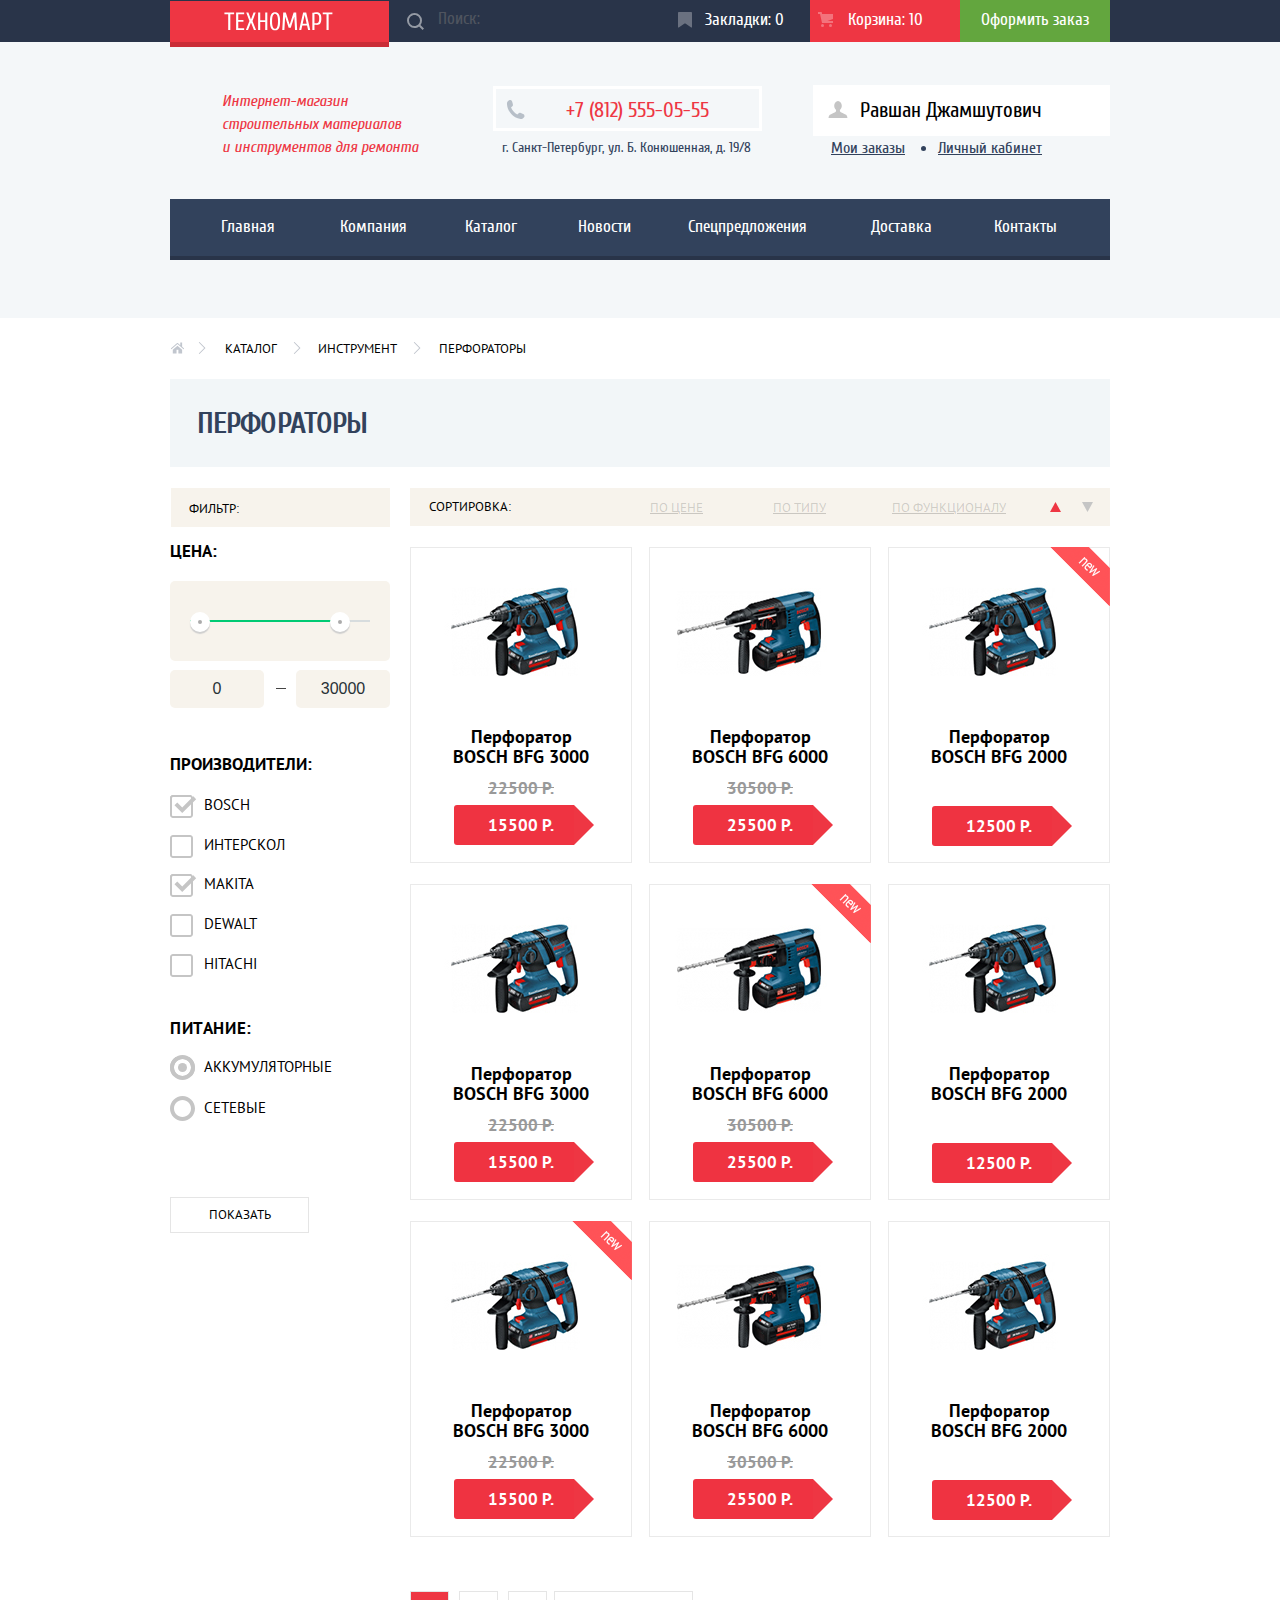
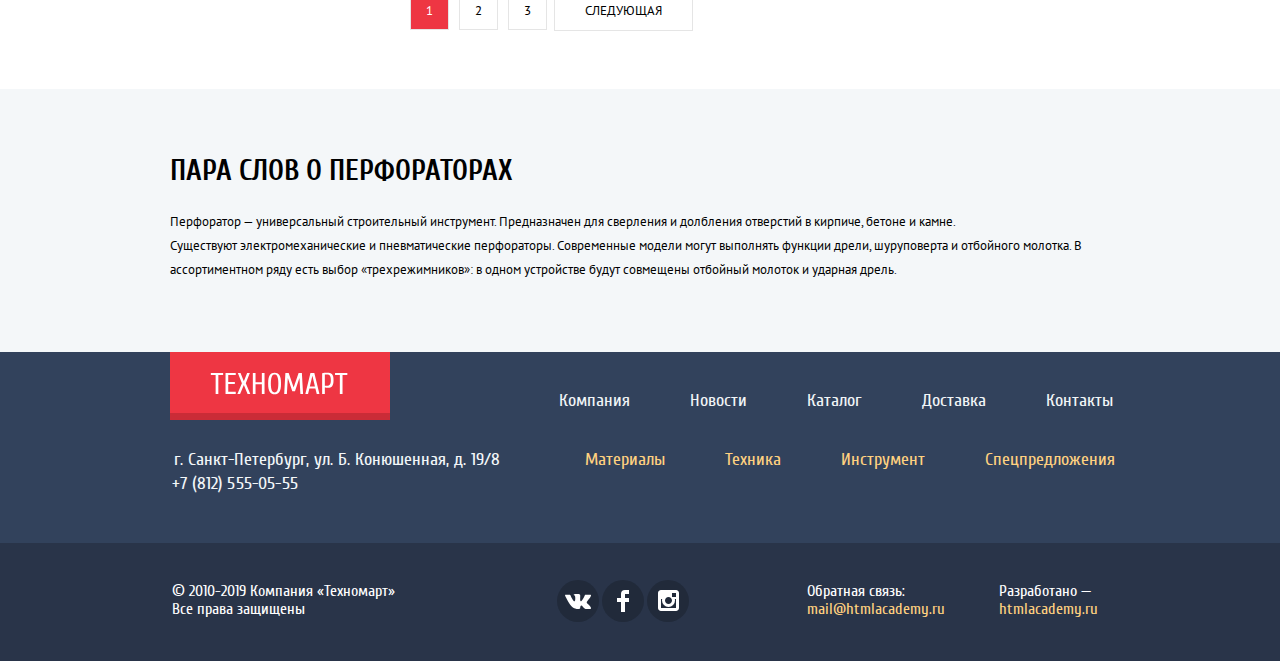
==== commit ef67dbc1: "Занялся пиксель перфектом" ====
--- a/catalog.html
+++ b/catalog.html
@@ -87,25 +87,25 @@
         <nav class="header-nav-panel">
           <ul class="header-ul-panel">
             <li class="header-ul-panel-li">
-              <a href="index.html" class="header-ul-panel-links">Главная</a>
-            </li>
-            <li class="header-ul-panel-li">
-              <a href="#" class="header-ul-panel-links">Компания</a>
-            </li>
-            <li class="header-ul-panel-li">
-              <a href="catalog.html" class="header-ul-panel-links">Каталог</a>
-            </li>
-            <li class="header-ul-panel-li">
-              <a href="#" class="header-ul-panel-links">Новости</a>
-            </li>
-            <li class="header-ul-panel-li">
-              <a href="#" class="header-ul-panel-links">Спецпредложения</a>
-            </li>
-            <li class="header-ul-panel-li">
-              <a href="#" class="header-ul-panel-links">Доставка</a>
-            </li>
-            <li class="header-ul-panel-li">
-              <a href="#" class="header-ul-panel-links">Контакты</a>
+              <a href="index.html" class="header-ul-panel-links home-link">Главная</a>
+            </li>
+            <li class="header-ul-panel-li">
+              <a href="#" class="header-ul-panel-links company-link">Компания</a>
+            </li>
+            <li class="header-ul-panel-li">
+              <a href="catalog.html" class="header-ul-panel-links catalog-link">Каталог</a>
+            </li>
+            <li class="header-ul-panel-li">
+              <a href="#" class="header-ul-panel-links news-link">Новости</a>
+            </li>
+            <li class="header-ul-panel-li">
+              <a href="#" class="header-ul-panel-links special-offers-link">Спецпредложения</a>
+            </li>
+            <li class="header-ul-panel-li">
+              <a href="#" class="header-ul-panel-links delivery-link">Доставка</a>
+            </li>
+            <li class="header-ul-panel-li">
+              <a href="#" class="header-ul-panel-links contact-link">Контакты</a>
             </li>
           </ul>
         </nav>
@@ -141,7 +141,7 @@
           <form action="https://echo.htmlacademy.ru" method="POST" class="form-filter-main">
             <span class="catalog-form-filter">Фильтр:</span>
             <fieldset class="price-filter-form">
-              <legend class="panel-form-title">Цена:</legend>
+              <legend class="panel-form-title ">Цена:</legend>
               <div class="range-filter">
                 <div class="range-controls">
                   <div class="scale">
@@ -157,7 +157,7 @@
               </div>
             </fieldset>
             <fieldset class="brand-form">
-              <legend class="panel-form-title">Производители:</legend>
+              <legend class="panel-form-title manufacturer-title">Производители:</legend>
               <div class="brand-container brand-container-first">
                 <input id="bosh-checkbox" type="checkbox" name="bosch" value="bosch" checked>
                 <label for="bosh-checkbox" class="label-brand">Bosch</label>
@@ -180,7 +180,7 @@
               </div>
             </fieldset>
             <fieldset class="type-supply-form">
-              <legend class="panel-form-title">Питание:</legend>
+              <legend class="panel-form-title supply-title">Питание:</legend>
               <div class="charge radio_btn">
                 <input id="charge-device" class="radio-charge" type="radio" name="type-supply" value="charge" checked>
                 <label for="charge-device" class="type-device">Аккумуляторные</label>
@@ -233,7 +233,7 @@
               <span class="catalog-product-outdate">
                 <del class="catalog-product-outdate-del">22500 Р.</del>
               </span>
-              <span class="catalog-product-price">15500 Р.</span>
+              <span class="catalog-product-price first-size-product">15500 Р.</span>
               <div class="catalog-popup">
                 <a href="#" class="catalog-popup-buy">Купить</a>
                 <a href="#" class="catalog-popup-bookmark">В закладки</a>
@@ -249,7 +249,7 @@
               <span class="catalog-product-outdate">
                 <del class="catalog-product-outdate-del">30500 Р.</del>
               </span>
-              <span class="catalog-product-price">25500 Р.</span>
+              <span class="catalog-product-price first-size-product">25500 Р.</span>
               <div class="catalog-popup">
                 <a href="#" class="catalog-popup-buy">Купить</a>
                 <a href="#" class="catalog-popup-bookmark">В закладки</a>
--- a/css/style.css
+++ b/css/style.css
@@ -115,7 +115,7 @@
 }
 
 .service-about {
-    margin-top: 21px;
+    margin-top: 15px;
 }
 
 /***************************header-top-panel***************************/
@@ -225,8 +225,18 @@
     opacity: 1;
 }
 
+.header-bookmark {
+    left: 9px;
+}
+
+.header-cart-index {
+    left: 10px;
+    background-color: #293449;
+}
+
 .header-bookmark,
 .header-cart,
+.header-cart-index,
 .header-order {
     position: relative;
     font-size: 17px;
@@ -248,7 +258,7 @@
     width: 14px;
     height: 16px;
     top: 12px;
-    left: 17px;
+    left: 9px;
     opacity: 0.3;
 }
 
@@ -262,6 +272,7 @@
     opacity: 0.5;
 }
 
+.header-cart-index::before,
 .header-cart::before {
     content: '';
     position: absolute;
@@ -272,11 +283,11 @@
     width: 15px;
     height: 15px;
     top: 12px;
-    left: 17px;
+    left: 8px;
     opacity: 0.3;
 }
 
-.header-cart:hover::before {
+.header-cart-index:hover::before {
     fill: #fff;
     opacity: 1;
 }
@@ -287,12 +298,12 @@
 }
 
 .header-bookmark:hover,
-.header-cart:hover {
+.header-cart-index:hover {
     background-color: #212a3a;
 }
 
 .header-bookmark:active,
-.header-cart:active {
+.header-cart-index:active {
     background-color: #161d29;
 }
 
@@ -371,7 +382,7 @@
     display: flex;
     position: relative;
     width: 284px;
-    margin: -27px 11px 0 0;
+    margin: -27px 12px 0 0;
 }
 
 .header-user-login {
@@ -379,14 +390,14 @@
     line-height: 1;
     color: #000;
     text-decoration: none;
-    padding: 14px 28px 11px 48px;
-    margin: 0px 0px 0 14px;
+    padding: 14px 28px 11px 45px;
+    margin: 0px 0px 0 16px;
     background-color: #fff;
 }
 
 .header-user-registration {
     padding: 14px 27px 11px 24px;
-    margin: 0 0 0 6px;
+    margin: 0 0 0 10px;
     font-size: 21px;
     line-height: 1;
     color: #000;
@@ -426,6 +437,7 @@
 }
 
 .header-ul-panel-links {
+    padding: 18px 31px;
     font-size: 17px;
     line-height: 1;
     color: #fff;
@@ -435,7 +447,7 @@
 .header-ul-panel {
     display: flex;
     flex-direction: row;
-    justify-content: space-around;
+    justify-content: center;
     list-style-type: none;
     margin-left: 0;
     padding-left: 0;
@@ -443,11 +455,11 @@
 
 .header-ul-panel {
     background-color: #32425c;
-    border-bottom: 5px solid #293449;
+    border-bottom: 4px solid #293449;
 }
 
 .header-ul-panel-li {
-    padding: 19px 31px;
+    padding: 19px 0px;
 }
 
 .header-ul-panel-li:hover {
@@ -467,6 +479,34 @@
     width: 100%;
     box-shadow: inset 0px -5px 0 0 var(#293449);
 }
+
+.home-link {
+    padding: 18px 31px 18px 28px;
+}
+
+.company-link {
+    padding: 18px 31px 18px 34px;
+}
+
+.catalog-link {
+    padding: 18px 31px 18px 27px;
+}
+
+.news-link {
+    padding: 18px 31px 18px 30px;
+}
+
+.special-offers-link {
+    padding: 18px 39px 18px 26px;
+}
+
+.delivery-link {
+    padding: 18px 31px 18px 25px;
+}
+
+.contact-link {
+    padding: 18px 31px 18px 31px;
+}
 /*************************** main -> section features***************************/
 
 .features-blocks-size {
@@ -476,7 +516,7 @@
 
 .features {
     width: 940px;
-    margin-top: 62px;
+    margin-top: 61px;
     display: flex;
     flex-wrap: wrap;
     justify-content: space-between;
@@ -524,7 +564,7 @@
     background-color: #dc91d8;
     background-image: url("../img/icon-svg/technics.svg");
     background-repeat: no-repeat;
-    background-position: 197px center;
+    background-position: 191px center;
 }
 
 .features-discount {
@@ -540,11 +580,6 @@
     background-repeat: no-repeat;
     background-position: 191px center;
     margin-top: 21px;
-}
-
-.features-delivery a {
-    padding: 10px 35px 10px 35px;
-    margin-left: 25px;
 }
 
 .features-title-position {
@@ -558,8 +593,7 @@
     font-weight: 700;
     line-height: 1.25;
     color: #fff;
-    margin-top: 17px;
-    margin-left: 22px;
+    margin: 19px 0 23px 22px;
 }
 
 .features-subtitle {
@@ -574,6 +608,31 @@
     text-transform: uppercase;
 }
 
+.materials-subtitle {
+    padding: 11px 24px 11px 24px;
+    margin-left: 25px;
+}
+
+.tool-subtitle {
+    margin-left: 25px;
+    padding: 11px 27px 11px 27px;
+}
+
+.technics-subtitle {
+    margin-left: 23px;
+    padding: 11px 32px 11px 30px;
+}
+
+.discount-subtitle {
+    margin-left: 22px;
+    padding: 11px 23px 11px 23px;
+}
+
+.deliveryd-subtitle {
+    padding: 11px 37px 11px 37px;
+    margin-left: 23px;
+}
+
 .features-subtitle:hover {
     background-color: rgba(0, 0, 0, .2);
 }
@@ -585,25 +644,15 @@
 .features-slider {
     width: 620px;
     position: relative;
-    margin-top: 19px;
+    margin-top: 20px;
 }
 
 .features-title-slide {
     width: 215px;
-    margin-top: 10px;
+    margin-top: 11px;
     line-height: 1.33;
     font-size: 18px;
     color: #fff;
-}
-
-.features-slider-title {
-    position: absolute;
-    margin: 20px 0 0 23px;
-    text-transform: uppercase;
-    color: #fff;
-    font-size: 36px;
-    font-weight: 700;
-    line-height: 1;
 }
 
 .slider-button {
@@ -613,11 +662,11 @@
     text-decoration: none;
     color: #fff;
     left: 25px;
-    bottom: 21px;
+    bottom: 22px;
     border-radius: 3px;
     font-size: 14px;
     line-height: 1.29;
-    padding: 10px 45px 10px 49px;
+    padding: 10px 46px 10px 50px;
 }
 
 .slider-button:hover {
@@ -637,7 +686,7 @@
 
 /***************************main -> section popular-products***************************/
 .popular-products {
-    margin-top: 53px;
+    margin-top: 51px;
 }
 
 .all-header-popular {
@@ -649,14 +698,15 @@
 }
 
 .popular-title {
-    margin: 25px 0px 27px 28px;
+    margin: 31px 0px 31px 28px;
     font-size: 30px;
     line-height: 1;
     text-transform: uppercase;
     color: #32425c;
 }
 
-.popular-subtitle {
+.popular-subtitle,
+.popular-subtitle-products {
     background-color: #ee3643;
     color: #fff;
     font-size: 14px;
@@ -664,17 +714,24 @@
     text-transform: uppercase;
     text-decoration: none;
     text-align: center;
-    padding: 9px 0px 10px 0px;
-    margin: 1px 23px 0 0px;
+    padding: 9px 0px 10px 1px;
+    margin: 0px 23px 0 0px;
     width: 253px;
     border-radius: 3px;
 }
 
-.popular-subtitle:hover {
+.popular-subtitle-products {
+    padding: 10px 0px 10px 1px;
+    margin: 2px 23px 0 0px;
+}
+
+.popular-subtitle:hover,
+.popular-subtitle-products:hover {
     background-color: #ca2c37;
 }
 
-.popular-subtitle:active {
+.popular-subtitle:active,
+.popular-subtitle-products:active {
     background-color: #ba2732;
 }
 
@@ -684,7 +741,7 @@
     list-style-type: none;
     width: 100%;
     margin-left: 0;
-    margin-top: 23px;
+    margin-top: 18px;
     margin-bottom: 0;
     padding-left: 0;
 }
@@ -735,28 +792,24 @@
     color: #a9a9a9;
 }
 
-.catalog-product-outdate {
-    margin-bottom: 9px;
-}
-
-.catalog-product-price {
+/* .catalog-product-price {
     position: relative;
     font-family: 'PT Sans', Arial, sans-serif;
     background-color: #ef3341;
-    padding: 11px 35px;
-    margin-bottom: 21px;
+    padding: 11px 36px 11px 34px;
+    margin-bottom: 16px;
     font-size: 17px;
     font-weight: bold;
     line-height: 1.06;
     text-align: center;
     color: #ffffff;
-}
+} */
 
 .popular-catalog-products-li .catalog-product-price::after {
     content: "";
     position: absolute;
     top: 0px;
-    right: -26px;
+    right: -28px;
     width: 0;
     height: 0;
     border: 20px solid #fff;
@@ -800,16 +853,37 @@
     border-bottom-color: #63a63e;
 }
 
+.popular-catalog-products-li .catalog-popup .catalog-popup-bookmark:hover,
+.catalog-production-perf .catalog-popup .catalog-popup-bookmark:hover {
+    border: solid 3px #32425c;
+}
+
+.popular-catalog-products-li .catalog-popup .catalog-popup-bookmark:active,
+.catalog-production-perf .catalog-popup .catalog-popup-bookmark:active {
+    border: solid 3px #32425c;
+    opacity: 0.3;
+}
+
+.popular-catalog-products-li .catalog-popup .catalog-popup-buy:hover,
+.catalog-production-perf .catalog-popup .catalog-popup-buy:hover {
+    background-color: #5fbb2d;
+    border: 3px solid #5fbb2d;
+    border-bottom-color: #367315;
+}
+
+.popular-catalog-products-li .catalog-popup .catalog-popup-buy:active,
+.catalog-production-perf .catalog-popup .catalog-popup-buy:active {
+    background-color: #518534;
+    border: 3px solid #518534;
+    border-bottom-color: #518534;
+}
+
 .popular-catalog-products-li .catalog-popup {
     display: none;
 }
 
 .popular-catalog-products-li:hover .catalog-popup {
     display: block;
-}
-
-.last-product {
-    margin-top: 28px;
 }
 
 .catalog-popup-buy {
@@ -820,6 +894,27 @@
     text-align: center;
     text-decoration: none;
     text-transform: uppercase;
+    position: relative;
+}
+
+.catalog-popup-buy::before {
+    content: "";
+    display: inline-block;
+    position: relative;
+    background-image: url("../img/icon-svg/cart-icon.svg");
+    background-repeat: no-repeat;
+    background-size: 15px 15px;
+    width: 15px;
+    height: 15px;
+    padding: 0 0 0 0;
+    margin: 0 0 0 0;
+    top: 2px;
+    left: -23px;
+    opacity: 0.3;
+}
+
+.catalog-popup-buy:hover::before {
+    opacity: 1;
 }
 
 .catalog-popup-bookmark {
@@ -864,6 +959,36 @@
     justify-content: space-between;
 }
 
+.logo-makita,
+.logo-bosch {
+    margin: -4px 0 0 0;
+}
+
+.logo-makita,
+.logo-dewalt {
+    margin: -7px 0 0 0;
+}
+
+.logo-interskol {
+    margin: -18px 0 0 0;
+}
+
+.logo-hitachi {
+    margin: -5px 0 0 1px;
+}
+
+.logo-lg {
+    margin: -8px 0 0 0;
+}
+
+.logo-aeg {
+    margin: -9px 0 0 0;
+}
+
+.logo-metabo {
+    margin: -14px -6px 0 0px;
+}
+
 .services-title {
     text-transform: uppercase;
     font-weight: 500;
@@ -877,6 +1002,7 @@
     font-family: 'PT Sans', Arial, sans-serif;
     font-size: 13px;
     line-height: 1.85;
+    letter-spacing: 0.07px;
     color: #000;
     margin: 0;
 }
@@ -903,7 +1029,7 @@
 .btn-slider-controls  {
     text-align: left;
     width: 210px;
-    padding-left: 20px;
+    padding: 0 10px 0px 20px;
     min-height: 61px;
     font-size: 21px;
     font-weight: bold;
@@ -934,6 +1060,8 @@
     text-transform: uppercase;
     margin-bottom: 24px;
     font-size: 36px;
+    font-weight: 400;
+    letter-spacing: 0.5px;
     line-height: 1;
     color: #32425c;
 }
@@ -942,7 +1070,9 @@
     font-family: 'PT Sans', Arial, sans-serif;
     font-size: 13px;
     line-height: 1.85;
-    width: 275px;
+    letter-spacing: 0.1px;
+    margin-left: 2px;
+    width: 285px;
     color: #000000;
 }
 
@@ -961,7 +1091,7 @@
     display: flex;
     justify-content: space-between;
     width: 100%;
-    top: 112px;
+    top: 114px;
 }
 
 .btn-next::before {
@@ -1028,10 +1158,12 @@
 
 .features-slider-title {
     text-transform: uppercase;
-    color: #fff;
+    position: absolute;
     font-size: 36px;
     font-weight: 700;
     line-height: 1;
+    margin: 22px 0 0 24px;
+    color: #fff;
 }
 
 .slider-controls-btn {
@@ -1082,7 +1214,7 @@
     width: 468px;
     height: 261px;
     bottom: 0;
-    right: 200px;
+    right: 202px;
 }
 
 /***************************main -> section company***************************/
@@ -1102,7 +1234,7 @@
 .company-caption {
     text-transform: uppercase;
     font-weight: 400;
-    margin-bottom: 28px;
+    margin: 37px 0 26px 0;
     font-size: 30px;
     line-height: 1;
     color: #000;
@@ -1125,6 +1257,8 @@
     display: block;
     width: 300px;
     margin: 34px 0 0 0;
+    padding: 11px 0 9px 0;
+    letter-spacing: 0.3px;
 }
 
 .company-contacts-maps {
@@ -1149,14 +1283,16 @@
 
 .company-contacts-info {
     width: 179px;
-    margin: 28px 0 31px 0;
+    margin: 26px 0 31px 0;
 }
 
 .company-info {
+    letter-spacing: 0.14px;
     margin:0 0 23px 0;
 }
 
 .company-info-delivery {
+    letter-spacing: 0.06px;
     margin: 0 0 21px 0;
 }
 
@@ -1168,7 +1304,7 @@
 
 .company-delivery {
     list-style-type: none;
-    margin: 0 0 38px 0px;
+    margin: 0 0 37px 0px;
     padding-left: 36px;
     position: relative;
 }
@@ -1216,7 +1352,7 @@
 }
 
 .company-description {
-    margin: 41px 0 87px 0;
+    margin: 41px 0 86px 0;
     width: 540px;
 }
 
@@ -1227,8 +1363,9 @@
 
 .company-contacts-title {
     text-transform: uppercase;
-    margin: 21px 0 0 0;
+    margin: 28px 0 0 0;
     font-weight: 400;
+    letter-spacing: 0.1px;
     font-size: 30px;
     line-height: 1;
     color: #000
@@ -1249,7 +1386,7 @@
     width: 220px;
     padding: 20px 0 20px 0;
     background-color: #ee3643;
-    box-shadow: #ca2c37 0 5px 0 0;
+    box-shadow: #ca2c37 0 7px 0 0;
 }
 
 .footer-logo:hover {
@@ -1322,14 +1459,16 @@
 
 .footer-middle-center-container {
     background-color: #32425c;
-}
-
-.footer-middle-center-container {
-    padding: 34px 0 47px 0;
+    padding: 35px 0 47px 0;
 }
 
 .footer-contacts-panel {
-    width: 322px;
+    width: 340px;
+}
+
+.footer-contacts-address {
+    margin-left: 4px;
+    width: 340px;
 }
 
 .footer-contacts-address,
@@ -1341,6 +1480,8 @@
 
 .footer-contact-telephone{
     text-decoration: none;
+    letter-spacing: 0.16px;
+    margin-left: 2px;
 }
 
 .footer-offer-panel-links {
@@ -1382,7 +1523,7 @@
     flex-direction: row;
     list-style-type: none;
     padding-left: 0;
-    margin: 0;
+    margin: 0 0 0 15px;
 }
 
 /***************************footer -> footer-bottom-panel***************************/
@@ -1407,7 +1548,7 @@
 }
 
 .footer-bottom-panel-inner {
-    margin: 0 0 0 3px;
+    margin: 0 0 0 2px;
 }
 
 .footer-bottom-social  {
@@ -1415,7 +1556,7 @@
     justify-content: space-between;
     list-style-type: none;
     width: 132px;
-    margin: -2px 0 0 106px;
+    margin: -2px 0 0 108px;
     padding: 0;
 }
 
@@ -2007,8 +2148,9 @@
     background-color: #f2f6f8;
     font-size: 30px;;
     line-height: 1;
-    margin: 20px 0 19px 0;
-    padding: 29px 0 28px 29px;
+    letter-spacing: -0.9px;
+    margin: 21px 0 17px 0;
+    padding: 30px 0 28px 27px;
     color: #32425c;
 }
 
@@ -2020,7 +2162,7 @@
 .price-filter-form {
     border: none;
     padding: 0 0 0 0;
-    margin: 12px 0 0 0;
+    margin: 10px 0 0 0;
 }
 
 .filter-item {
@@ -2033,7 +2175,7 @@
 
 .range-filter {
     width: 220px;
-    margin-top: 16px;
+    margin-top: 14px;
 }
 
 .filter-item legend {
@@ -2091,6 +2233,7 @@
     display: flex;
     justify-content: space-between;
     font-size: 0;
+    margin: -1px 0 0 0;
 }
 
 .price-controls label {
@@ -2101,7 +2244,7 @@
 
 .price-controls input {
     width: 60px;
-    padding: 8px 17px;
+    padding: 10px 17px;
     font-family: 'Roboto', Arial, sans-serif;
     font-size: 16px;
     text-align: center;
@@ -2131,7 +2274,7 @@
     display: flex;
     flex-direction: column;
     border: none;
-    margin: 43px 0 0 0;
+    margin: 42px 0 0 0;
     padding: 0;
 }
 
@@ -2151,7 +2294,7 @@
     display: flex;
     flex-direction: column;
     border: none;
-    margin: 37px 0 0 0;
+    margin: 35px 0 0 0;
     padding: 0;
 }
 
@@ -2163,6 +2306,7 @@
     padding: 12px 0 9px 18px;
     color: #000000;
     background-color: #f7f3ec;
+    margin: 4px 0 0 1px;
 }
 
 .price-filter-control {
@@ -2180,6 +2324,14 @@
     width: 95px;
 }
 
+.manufacturer-title {
+    letter-spacing: 0px;
+}
+
+.supply-title {
+    letter-spacing: 0.6px;
+}
+
 .panel-form-title {
     font-family: 'PT Sans', Arial , sans-serif;
     font-size: 17px;
@@ -2239,7 +2391,7 @@
 }
 
 .network {
-    margin: 0 0 71px 0px;
+    margin: 0 0 70px 0px;
 }
 
 .label-brand,
@@ -2272,10 +2424,10 @@
     position: relative;
     background-color: #f7f3ec;
     width: 700px;
+    margin: 4px 0 0 0;
 }
 
 .catalog-filter-sorting {
-    padding-top: 4px;
     padding-left: 19px;
     font-family: 'PT Sans', Arial, sans-serif;
     font-size: 13px;
@@ -2316,7 +2468,7 @@
     width: 100%;
     list-style-type: none;
     margin: 0;
-    padding: 10px 0 9px 0;
+    padding: 9px 0 9px 0;
 }
 
 .catalog-options-btn-first {
@@ -2340,7 +2492,7 @@
     flex-direction: column;
     align-items: center;
     width: 220px;
-    margin-top: 23px;
+    margin-top: 21px;
     border: solid 1px #eaeaea;
     background-color: #ffffff;
 }
@@ -2446,7 +2598,7 @@
 }
 
 .catalog-product-outdate {
-    margin-bottom: 8px;
+    margin-bottom: 7px;
 }
 
 .catalog-product-price,
@@ -2464,14 +2616,6 @@
     color: #ffffff;
 }
 
-.catalog-popup-buy:hover {
-    background-color: #5fbb2d;
-}
-
-.catalog-popup-buy:active {
-    background-color: #518534;
-}
-
 .catalog-popup-bookmark {
     font-family: 'PT Sans', Arial, sans-serif;
     font-size: 14px;
@@ -2483,20 +2627,11 @@
     text-transform: uppercase;
 }
 
-.catalog-popup-bookmark:hover {
-    border: solid 3px #32425c;
-}
-
-.catalog-popup-bookmark:active {
-    opacity: 0.3;
-    border: solid 3px #32425c;
-}
-
 .catalog-paginator {
     display: flex;
     align-items: center;
     min-width: 285px;
-    margin: 50px 0 0 0;
+    margin: 54px 0 0 0;
 }
 
 .catalog-paginator-btn {
@@ -2526,6 +2661,15 @@
     padding: 10px 30px;
 }
 
+.last-btn:hover {
+    border: solid 1px #bdc6ca;
+}
+
+.last-btn:active {
+    border: solid 1px #ee3643;
+}
+
+
 .catalog-paginator-btn:first-child {
     color: #fff;
     background-color: #ee3643;
@@ -2555,7 +2699,7 @@
     transform: rotate(180deg);
     width: 11px;
     height: 10px;
-    top: 17px;
+    top: 14px;
     right: 49px;
 }
 
@@ -2583,7 +2727,7 @@
     background-size: 11px 10px;
     width: 11px;
     height: 10px;
-    top: 17px;
+    top: 14px;
     right: 17px;
 }
 
@@ -2608,13 +2752,13 @@
 }
 
 .perforators-about {
-    margin-top: 57px;
+    margin-top: 58px;
     background-color: #f4f7f9;
 }
 
 .perforators-title {
     text-transform: uppercase;
-    font-size: 30px;
+    font-size: 29px;
     line-height: 30px;
     padding-top: 67px;
     color: #000;
@@ -2625,7 +2769,7 @@
     text-transform: none;
     font-size: 13px;
     line-height: 24px;
-    padding-bottom: 73px;
+    padding-bottom: 70px;
     margin: 0;
     color: #000;
 }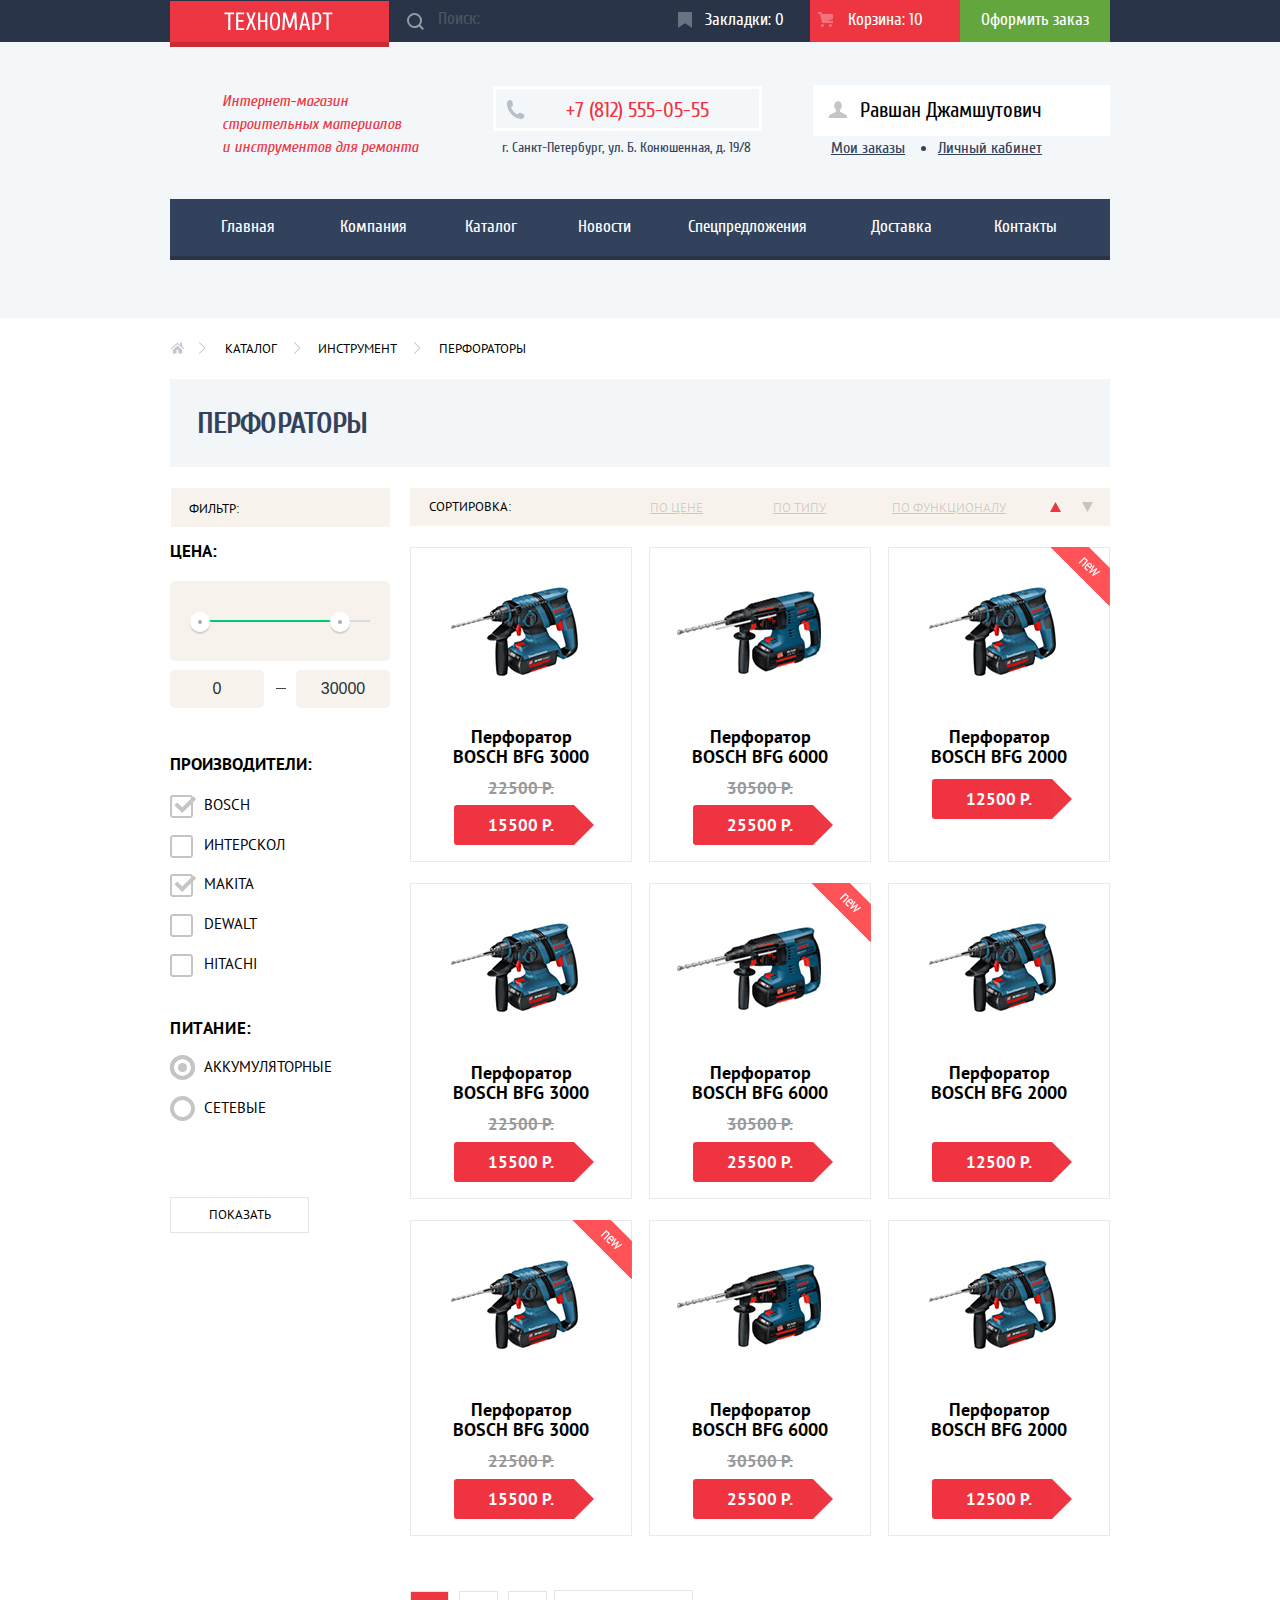
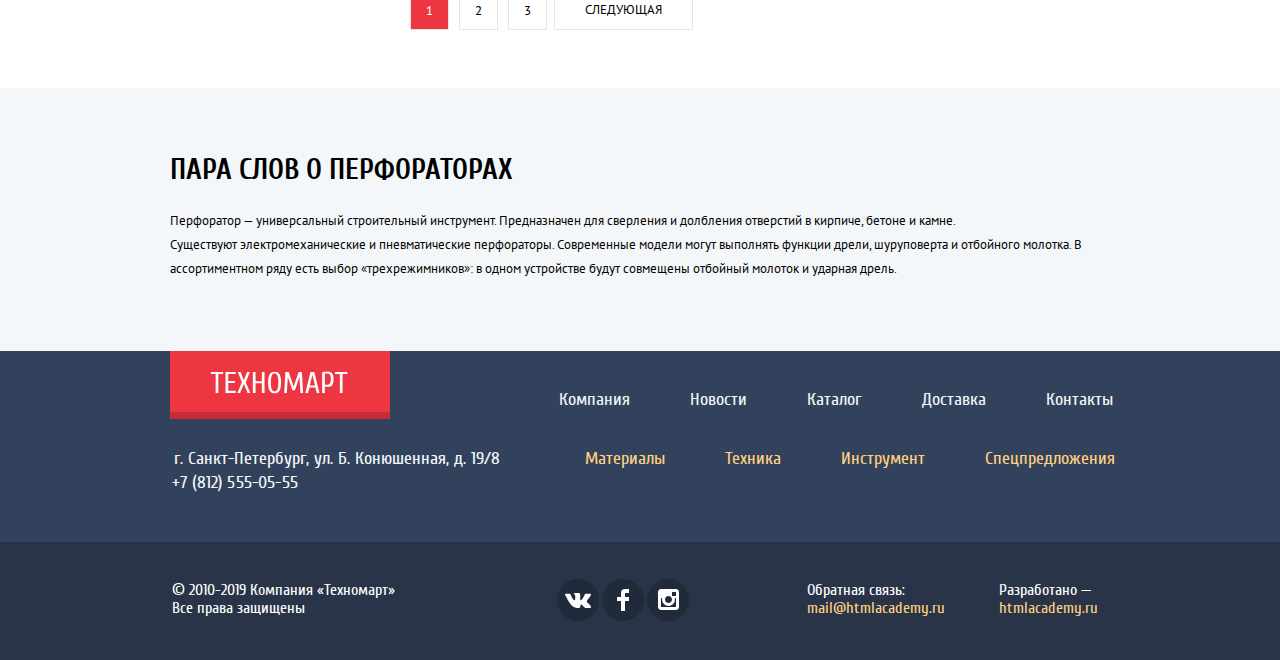
==== commit a99ccc90: "удалил лишние классы" ====
--- a/catalog.html
+++ b/catalog.html
@@ -233,7 +233,7 @@
               <span class="catalog-product-outdate">
                 <del class="catalog-product-outdate-del">22500 Р.</del>
               </span>
-              <span class="catalog-product-price first-size-product">15500 Р.</span>
+              <span class="catalog-product-price">15500 Р.</span>
               <div class="catalog-popup">
                 <a href="#" class="catalog-popup-buy">Купить</a>
                 <a href="#" class="catalog-popup-bookmark">В закладки</a>
@@ -249,7 +249,7 @@
               <span class="catalog-product-outdate">
                 <del class="catalog-product-outdate-del">30500 Р.</del>
               </span>
-              <span class="catalog-product-price first-size-product">25500 Р.</span>
+              <span class="catalog-product-price">25500 Р.</span>
               <div class="catalog-popup">
                 <a href="#" class="catalog-popup-buy">Купить</a>
                 <a href="#" class="catalog-popup-bookmark">В закладки</a>
@@ -263,7 +263,7 @@
                 src="img/content-images/bfg-2000.jpg"
               -->
               <h3 class="catalog-product-firm">Перфоратор BOSCH BFG 2000</h3>
-              <span class="catalog-last-product-price last-product">12500 Р.</span>
+              <span class="catalog-last-product-price">12500 Р.</span>
               <div class="catalog-popup">
                 <a href="#" class="catalog-popup-buy">Купить</a>
                 <a href="#" class="catalog-popup-bookmark">В закладки</a>
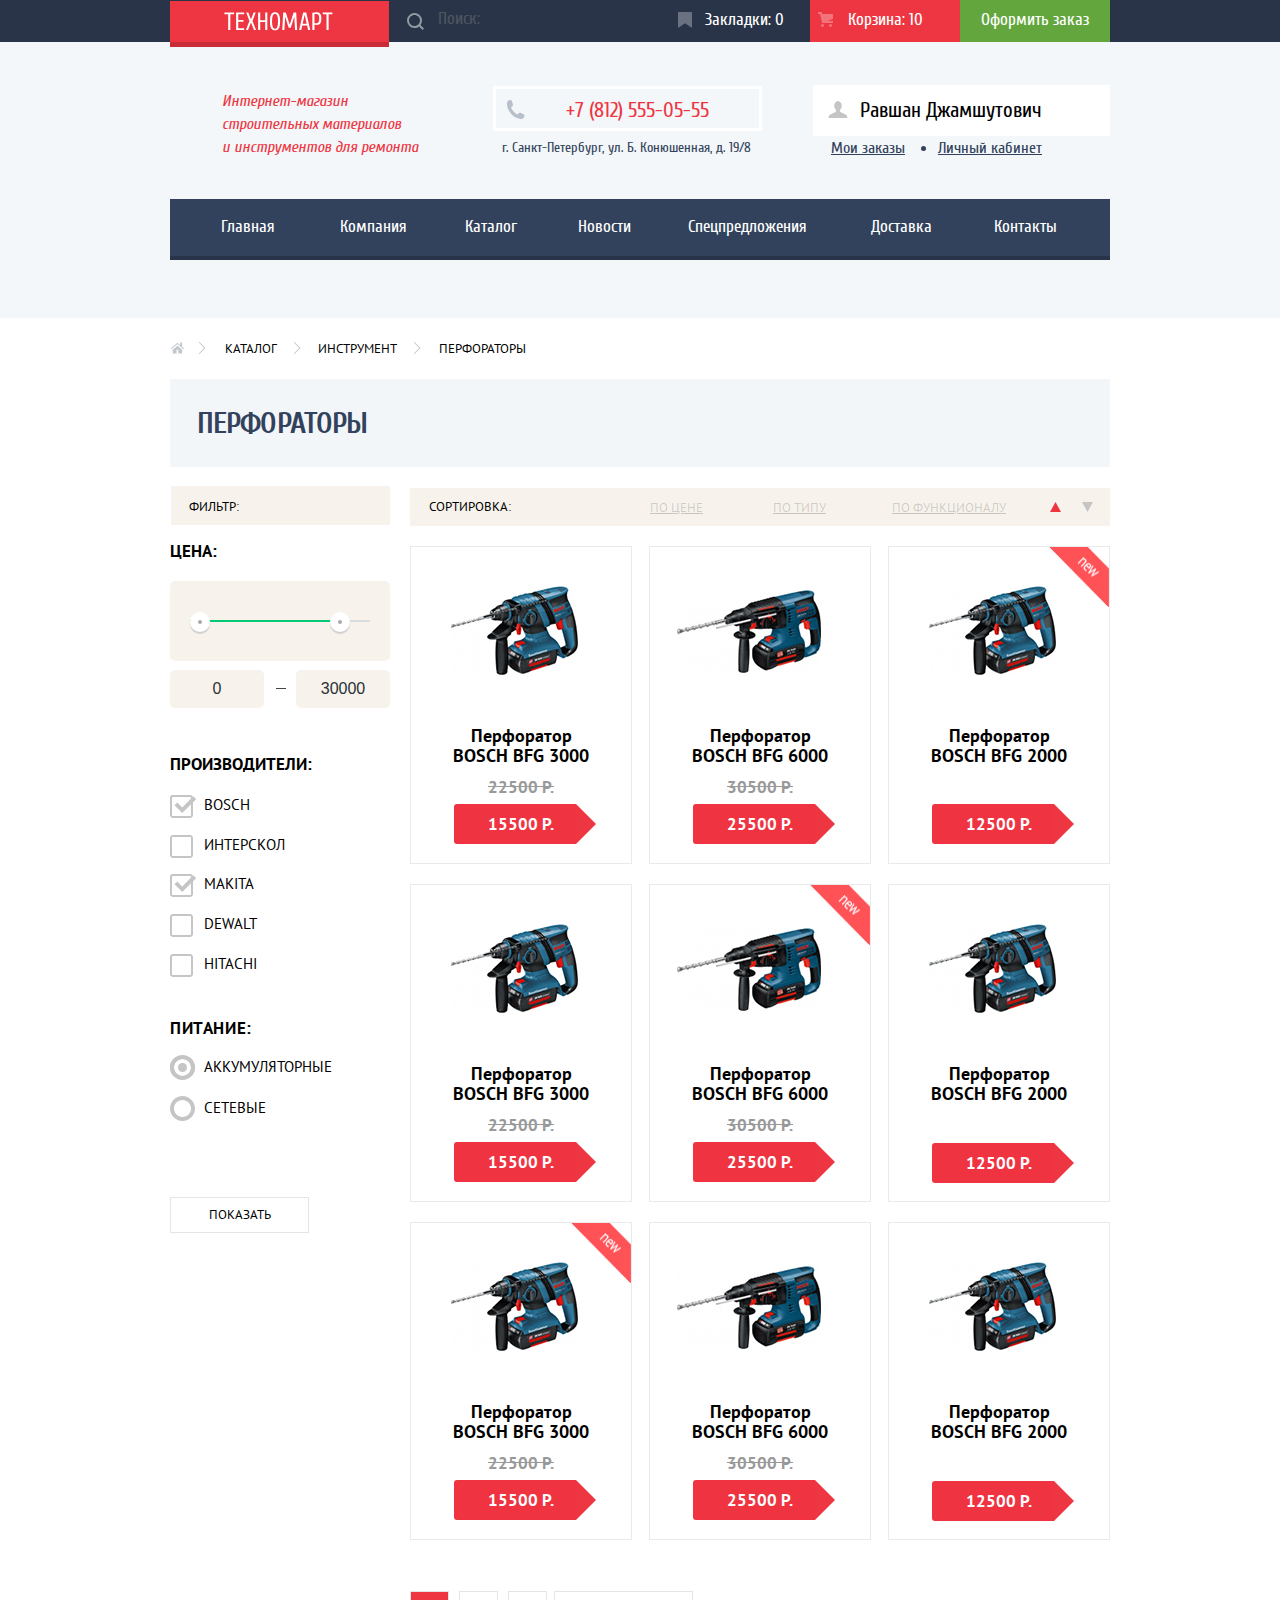
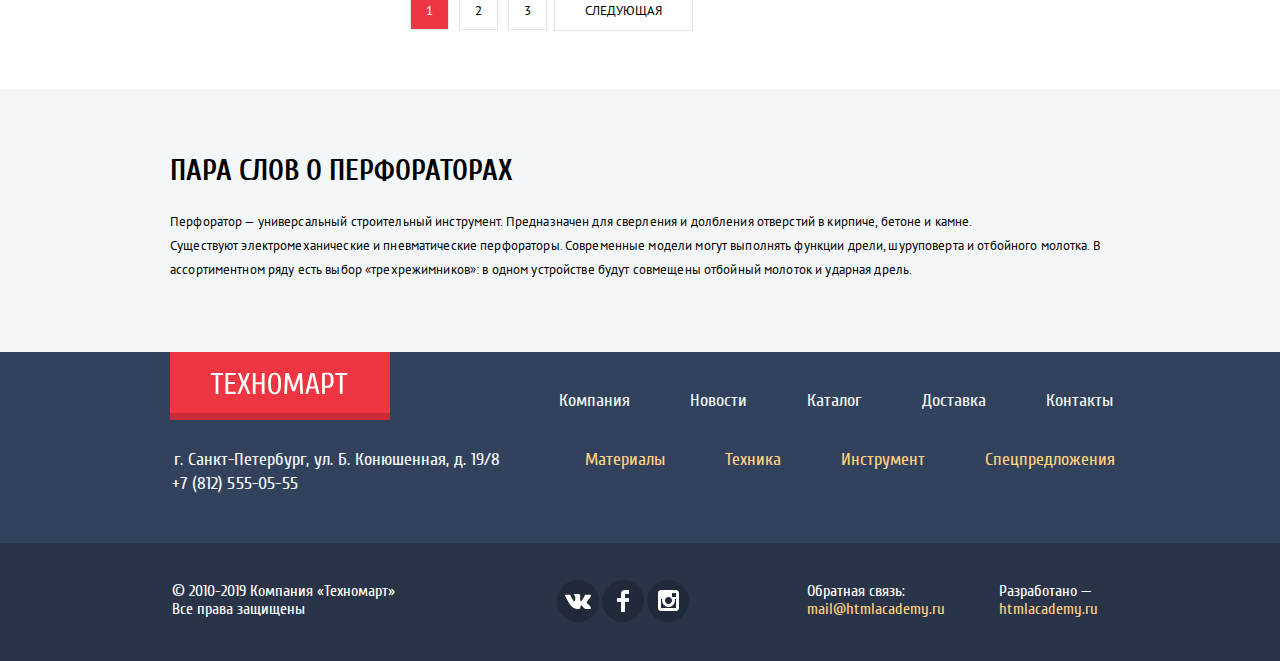
==== commit 8e434d74: "убрал блоки flag и сделал через псевдо элемент" ====
--- a/catalog.html
+++ b/catalog.html
@@ -255,8 +255,7 @@
                 <a href="#" class="catalog-popup-bookmark">В закладки</a>
               </div>
             </li>
-            <li class="catalog-production-perf">
-              <div class="flag flag-new">новинка</div>
+            <li class="catalog-production-perf flag-new">
               <img src="img/content-images/bfg-2000.jpg" alt="Перфоратор BOSCH BFG 2000" width="218" height="170">
               <!--
                 тут должна быть картинка Перфоратор BOSCH BFG 2000
@@ -285,8 +284,7 @@
                 <a href="#" class="catalog-popup-bookmark">В закладки</a>
               </div>
             </li>
-            <li class="catalog-production-perf">
-              <div class="flag flag-new">новинка</div>
+            <li class="catalog-production-perf flag-new">
               <img src="img/content-images/bfg-6000.jpg" alt="Перфоратор BOSCH BFG 6000" width="218" height="170">
               <!--
                 тут должна быть картинка Перфоратор BOSCH BFG 6000
@@ -315,8 +313,7 @@
                 <a href="#" class="catalog-popup-bookmark">В закладки</a>
               </div>
             </li>
-            <li class="catalog-production-perf">
-              <div class="flag flag-new">новинка</div>
+            <li class="catalog-production-perf flag-new">
               <img src="img/content-images/bfg-3000.jpg" alt="Перфоратор BOSCH BFG 3000" width="218" height="170">
               <!--
                 тут должна быть картинка Перфоратор BOSCH BFG 3000
@@ -376,8 +373,8 @@
       <div class="perforators-about-center-container">
         <h2 class="perforators-title">Пара слов о перфораторах</h2>
         <p class="perforators-description">
-          Перфоратор — универсальный строительный инструмент. Предназначен для сверления и долбления отверстий в кирпиче,
-          бетоне и камне.<br>
+          Перфоратор — универсальный строительный инструмент. Предназначен для сверления и долбления отверстий в
+          кирпиче, бетоне и камне.<br>
           Существуют электромеханические и пневматические перфораторы. Современные модели могут выполнять функции дрели,
           шуруповерта и отбойного молотка. В ассортиментном ряду есть выбор «трехрежимников»: в одном устройстве будут
           совмещены отбойный молоток и ударная дрель.
--- a/css/style.css
+++ b/css/style.css
@@ -526,7 +526,7 @@
 .features-united-container {
     display: flex;
     flex-direction: column;
-    margin: 19px 0 0 20px;
+    margin: 20px 0 0 20px;
 }
 
 .inner-center-container {
@@ -540,17 +540,6 @@
     background-image: url("../img/icon-svg/material.svg");
     background-repeat: no-repeat;
     background-position: 213px center;
-}
-
-.features-materials:after {
-    position: absolute;
-    content: '';
-    top: 0;
-    right: 0;
-    width: 60px;
-    height: 60px;
-    background: url("../img/new-flag.png");
-    background-repeat: no-repeat;
 }
 
 .features-tool {
@@ -579,7 +568,7 @@
     background-image: url("../img/icon-svg/delivery.svg");
     background-repeat: no-repeat;
     background-position: 191px center;
-    margin-top: 21px;
+    margin-top: 20px;
 }
 
 .features-title-position {
@@ -620,7 +609,7 @@
 
 .technics-subtitle {
     margin-left: 23px;
-    padding: 11px 32px 11px 30px;
+    padding: 11px 31px 11px 30px;
 }
 
 .discount-subtitle {
@@ -754,22 +743,6 @@
     width: 220px;
     border: solid 1px #eaeaea;
     background-color: #ffffff;
-}
-
-.popular-catalog-products-li .flag {
-    position: absolute;
-    top: -1px;
-    right: -1px;
-    width: 60px;
-    height: 60px;
-    text-indent: -1000px;
-    overflow: hidden;
-    z-index: 20;
-}
-
-.popular-catalog-products-li  .flag {
-    background: url("../img/new-flag.png") 0 0;
-    background-repeat: no-repeat;
 }
 
 .catalog-product-firm {
@@ -1070,7 +1043,7 @@
     font-family: 'PT Sans', Arial, sans-serif;
     font-size: 13px;
     line-height: 1.85;
-    letter-spacing: 0.1px;
+    letter-spacing: 0.05px;
     margin-left: 2px;
     width: 285px;
     color: #000000;
@@ -1249,14 +1222,14 @@
     line-height: 1.29;
     color: #fff;
     background-color: #ee3643;
-    padding: 11px 0 8px 0;
+    padding: 11px 0 9px 0;
     border-radius: 2px;
 }
 
 .company-message {
     display: block;
     width: 300px;
-    margin: 34px 0 0 0;
+    margin: 35px 0 0 0;
     padding: 11px 0 9px 0;
     letter-spacing: 0.3px;
 }
@@ -2306,7 +2279,7 @@
     padding: 12px 0 9px 18px;
     color: #000000;
     background-color: #f7f3ec;
-    margin: 4px 0 0 1px;
+    margin: 2px 0 12px 1px;
 }
 
 .price-filter-control {
@@ -2492,37 +2465,27 @@
     flex-direction: column;
     align-items: center;
     width: 220px;
-    margin-top: 21px;
+    min-height: 316px;
+    margin-top: 20px;
     border: solid 1px #eaeaea;
     background-color: #ffffff;
 }
 
-.catalog-production-perf .flag {
-    position: absolute;
-    top: -1px;
-    right: -1px;
-    width: 60px;
-    height: 60px;
-    text-indent: -1000px;
-    overflow: hidden;
-    z-index: 20;
-}
-
-.catalog-production-perf .flag {
-    background: url("../img/new-flag.png") 0 0;
-    background-repeat: no-repeat;
-}
-
 .catalog-production-perf .catalog-product-price::after,
 .catalog-production-perf .catalog-last-product-price::after {
     content: "";
     position: absolute;
     top: 0px;
-    right: -26px;
+    right: -28px;
     width: 0;
     height: 0;
     border: 20px solid #fff;
     border-left-color: #ee3643;
+}
+
+.catalog-last-product-price {
+    margin-top: 26px;
+    margin-bottom: 0;
 }
 
 .catalog-popup {
@@ -2631,7 +2594,7 @@
     display: flex;
     align-items: center;
     min-width: 285px;
-    margin: 54px 0 0 0;
+    margin: 51px 0 0 0;
 }
 
 .catalog-paginator-btn {
@@ -2769,7 +2732,26 @@
     text-transform: none;
     font-size: 13px;
     line-height: 24px;
+    letter-spacing: 0.13px;
     padding-bottom: 70px;
     margin: 0;
     color: #000;
+}
+
+.flag-new {
+    position: relative;
+}
+
+.flag-new::before {
+    content: "";
+    position: absolute;
+    display: block;
+    z-index: 20;
+    background-image: url("../img/new-flag.png");
+    background-repeat: no-repeat;
+    background-size: 60px 60px;
+    width: 60px;
+    height: 60px;
+    top: 0;
+    right: 0;
 }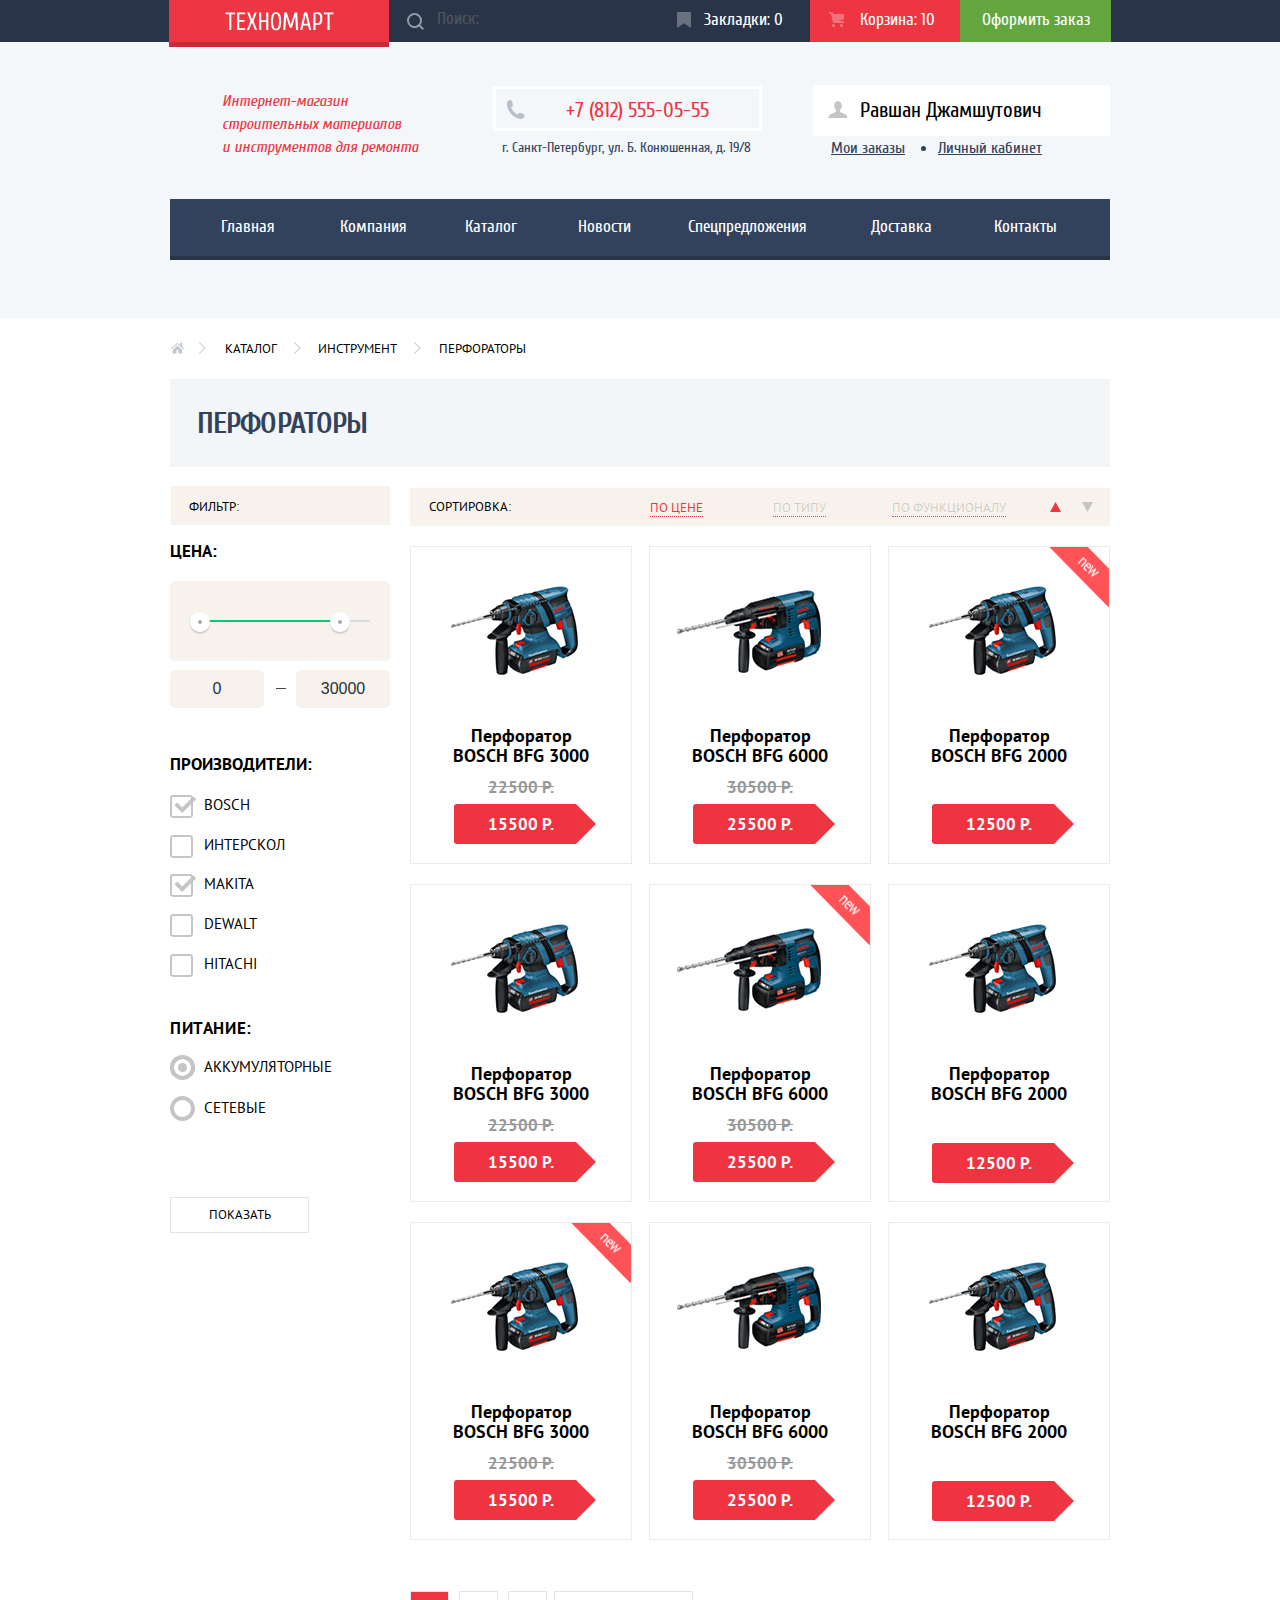
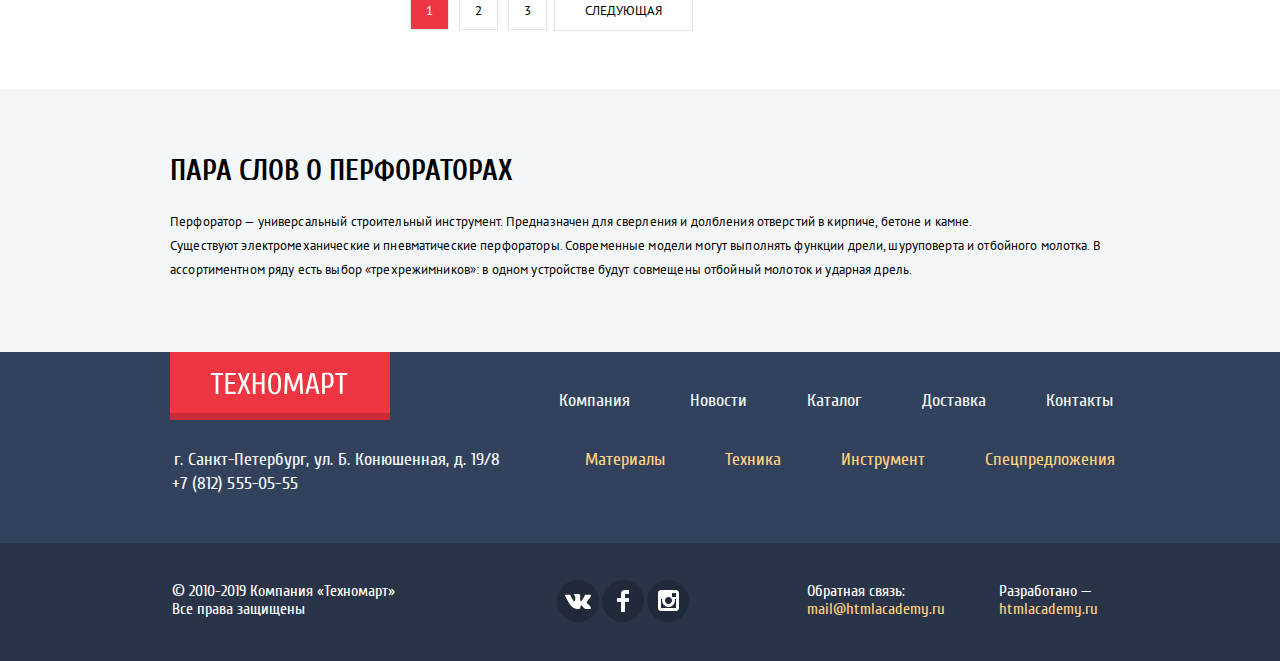
==== commit 952368ef: "Пиксель перфект, проверка на валидатор, для карты сделал отдельный js файл" ====
--- a/catalog.html
+++ b/catalog.html
@@ -13,7 +13,7 @@
       <div class="header-top-flex-container">
       <div class="header-top-panel">
       <div class="header-container">
-        <a href="#" class="header-logo">
+        <a href="index.html" class="header-logo">
           <span class="visually-hidden">Логотип Техномарт</span>
           <!--
             тут должен быть Логотип Техномарт
@@ -198,7 +198,7 @@
             <span class="catalog-filter-sorting">Сортировка:</span>
             <ul class="catalog-options-parameter">
               <li class="catalog-options-btn-first">
-                <a href="#" class="catalog-options-btn">По цене</a>
+                <a href="#" class="catalog-options-btn catalog-options-btn-active">По цене</a>
               </li>
               <li class="catalog-options-btn-second">
                 <a href="#" class="catalog-options-btn">По типу</a>
@@ -418,7 +418,7 @@
           <a href="tel:+78125550555" class="footer-contact-telephone">+7 (812) 555-05-55</a>
         </div>
         <ul class="footer-offer-panel">
-          <li class=footer-offer-panel-li"">
+          <li class="footer-offer-panel-li">
             <a href="#" class="footer-offer-panel-links">Материалы</a>
           </li>
           <li class="footer-offer-panel-li">
--- a/css/style.css
+++ b/css/style.css
@@ -83,6 +83,7 @@
 }
 
 body {
+    min-width: 1200px;
     font-family: 'Cuprum', Arial, sans-serif;
 }
 
@@ -151,18 +152,20 @@
 }
 
 .header-logo {
-    width: 157px;
-    padding:  11px 32px 11px 30px;
+    width: 220px;
+    padding:  12px 0px 11px 0px;
     background-color: #ee3643;
     box-shadow: #ca2c37 0 5px 0 0;
 }
 
 .header-logo:hover{
     background-color: #ca2c37;
+    box-shadow: #9a212a 0 5px 0 0;
 }
 
 .header-logo:active{
     background-color: #ba2732;
+    box-shadow: #8e1e26 0 5px 0 0;
 }
 
 .header-logo::before {
@@ -183,7 +186,7 @@
     color: #fff;
     width: 222px;
     min-height: 22px;
-    padding: 8px 0 12px 49px;
+    padding: 8px 0 12px 48px;
     vertical-align: baseline;
     background: url('../img/icon-svg/icon-search.svg') 7% 50%;
     background-color: #293449;
@@ -225,28 +228,47 @@
     opacity: 1;
 }
 
-.header-bookmark {
-    left: 9px;
-}
-
 .header-cart-index {
-    left: 10px;
+    position: relative;
+    font-size: 17px;
+    line-height: 1.06;
     background-color: #293449;
-}
-
-.header-bookmark,
-.header-cart,
-.header-cart-index,
-.header-order {
+    color: #fff;
+    text-decoration: none;
+    padding: 11px 29.89px 13px 50px;
+    text-align: center;
+}
+
+.header-cart {
     position: relative;
     font-size: 17px;
     line-height: 1.06;
     color: #fff;
     text-decoration: none;
-    width: 150px;
-    padding: 11px 0 13px 0;
-    text-align: center;
-}
+    padding: 11px 25.12px 13px 50px;
+    text-align: center;
+}
+
+.header-order {
+    position: relative;
+    font-size: 17px;
+    line-height: 1.06;
+    color: #fff;
+    text-decoration: none;
+    text-align: center;
+    padding: 11px 20.2px 13px 22px;
+}
+
+.header-bookmark {
+    position: relative;
+    font-size: 17px;
+    line-height: 1.06;
+    color: #fff;
+    text-decoration: none;
+    text-align: center;
+    padding: 11px 26.97px 13px 45px;
+}
+
 
 .header-bookmark::before {
     content: "";
@@ -258,7 +280,7 @@
     width: 14px;
     height: 16px;
     top: 12px;
-    left: 9px;
+    left: 18px;
     opacity: 0.3;
 }
 
@@ -283,7 +305,7 @@
     width: 15px;
     height: 15px;
     top: 12px;
-    left: 8px;
+    left: 19px;
     opacity: 0.3;
 }
 
@@ -477,7 +499,6 @@
 .header-nav-panel {
     margin-top: 23px;
     width: 100%;
-    box-shadow: inset 0px -5px 0 0 var(#293449);
 }
 
 .home-link {
@@ -1010,8 +1031,6 @@
     color: #ffffff;
     border: none;
     background-color: #32425c;
-    box-shadow: 0px 1px 0 0 var(--dark),
-    inset 0px 1px 0 0 #405069;
     border-bottom: 1px solid #293449;
     border-top: 1px solid #405069;
 }
@@ -1234,6 +1253,16 @@
     letter-spacing: 0.3px;
 }
 
+.company-about:hover,
+.company-message:hover {
+    background-color: #ca2c37;
+}
+
+.company-about:active,
+.company-message:active {
+    background-color: #ba2732;
+}
+
 .company-contacts-maps {
     display: block;
 }
@@ -1364,10 +1393,12 @@
 
 .footer-logo:hover {
     background-color: #ca2c37;
+    box-shadow: #b52933 0 7px 0 0;
 }
 
 .footer-logo:active {
     background-color: #ba2732;
+    box-shadow: #9a212a 0 7px 0 0;
 }
 
 .footer-logo::before {
@@ -1864,7 +1895,6 @@
 /***************************show-block***************************/
 .show-block {
     display: block;
-    -webkit-animation: bounce 0.6s;
     animation: bounce 0.6s;
 }
 
@@ -2415,6 +2445,8 @@
     color: rgba(0, 0, 0, 0.18);
     opacity: 3;
     text-transform: uppercase;
+    text-decoration: none;
+    border-bottom: 1px dotted #ee3643;
 }
 
 .catalog-options-btn:hover {
@@ -2424,6 +2456,12 @@
 .catalog-options-btn:active {
     color: #ee3643;
     text-decoration: none;
+}
+
+.catalog-options-btn-active {
+    text-decoration: none;
+    color: #ee3643;
+    border-bottom: 1px dotted #ee3643;
 }
 
 .catalog-production {
@@ -2648,7 +2686,7 @@
 
 .catalog-arrow-up,
 .catalog-arrow-down {
-    color: #c5c5c5 transparent;
+    color: #c5c5c5;
     text-decoration: none;
 }
 
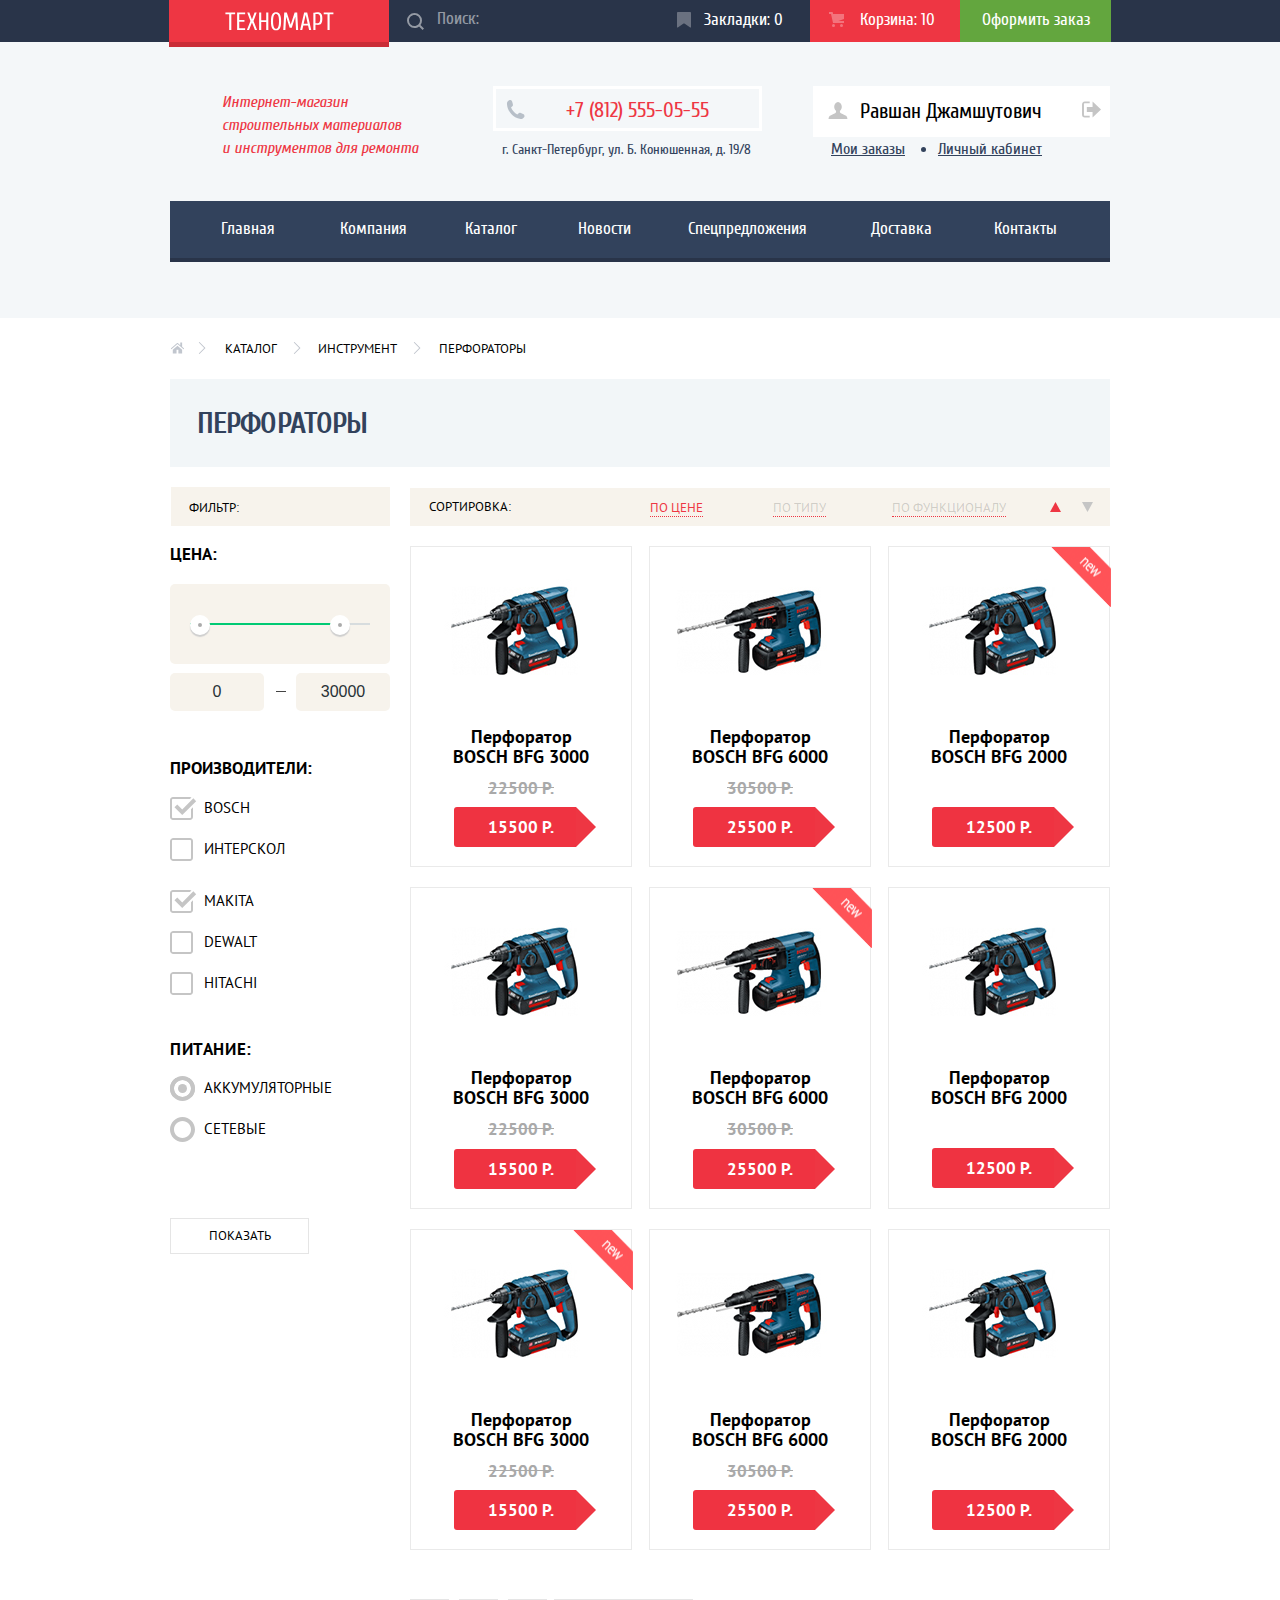
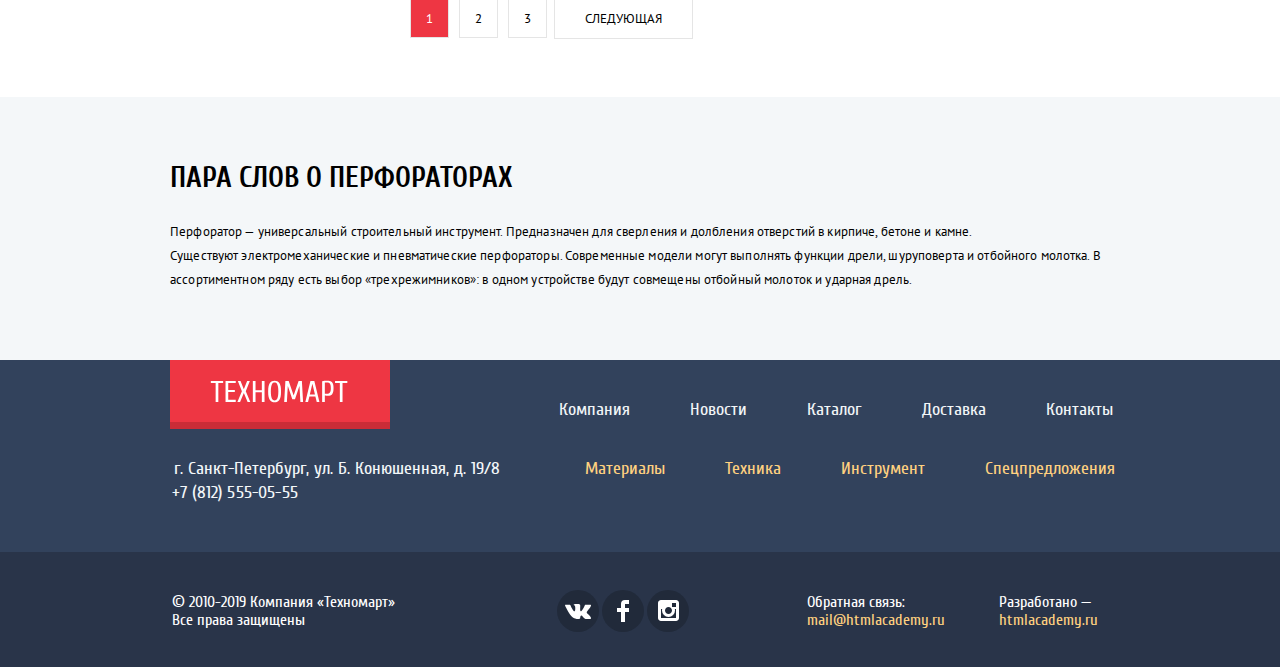
==== commit b9c6cea6: "Правка кода" ====
--- a/catalog.html
+++ b/catalog.html
@@ -51,9 +51,7 @@
     <div class="header-middle-flex-container">
       <div class="header-middle-panel">
         <h1 class="header-store-about">
-          Интернет-магазин
-          строительных материалов<br>
-          и инструментов для ремонта
+          Интернет-магазин строительных материалов и&nbsp;инструментов для ремонта
         </h1>
         <div class="header-middle-contact-catalog">
           <a href="tel:+78125550555" class="header-contact-telephone">
@@ -159,24 +157,29 @@
             <fieldset class="brand-form">
               <legend class="panel-form-title manufacturer-title">Производители:</legend>
               <div class="brand-container brand-container-first">
-                <input id="bosh-checkbox" type="checkbox" name="bosch" value="bosch" checked>
-                <label for="bosh-checkbox" class="label-brand">Bosch</label>
+                <input id="bosh-checkbox" class="filter-brands-checkbox visually-hidden" type="checkbox" name="bosch"
+                  value="bosch" >
+                <label for="bosh-checkbox" class="label-brand brand-check">Bosch</label>
               </div>
               <div class="brand-container brand-container-second">
-                <input id="interskol-checkbox" type="checkbox" name="interskol" value="interskol">
-                <label for="interskol-checkbox" class="label-brand">Интерскол</label>
+                <input id="interskol-checkbox" class="filter-brands-checkbox visually-hidden" type="checkbox"
+                  name="interskol" value="interskol" checked>
+                <label for="interskol-checkbox" class="label-brand brand-check">Интерскол</label>
               </div>
               <div class="brand-container brand-container-third">
-                <input id="makita-checkbox" type="checkbox" name="makita" value="makita" checked>
-                <label for="makita-checkbox" class="label-brand">Makita</label>
+                <input id="makita-checkbox" class="filter-brands-checkbox visually-hidden" type="checkbox" name="makita"
+                  value="makita" >
+                <label for="makita-checkbox" class="label-brand brand-check">Makita</label>
               </div>
               <div class="brand-container brand-container-fourth">
-                <input id="dewalt-checkbox" type="checkbox" name="dewalt" value="dewalt">
-                <label for="dewalt-checkbox" class="label-brand">Dewalt</label>
+                <input id="dewalt-checkbox" class="filter-brands-checkbox visually-hidden" type="checkbox" name="dewalt"
+                  value="dewalt" checked>
+                <label for="dewalt-checkbox" class="label-brand brand-check">Dewalt</label>
               </div>
               <div class="brand-container">
-                <input id="hitachi-checkbox" type="checkbox" name="hitachi" value="hitachi">
-                <label for="hitachi-checkbox" class="label-brand">Hitachi</label>
+                <input id="hitachi-checkbox" class="filter-brands-checkbox visually-hidden" type="checkbox"
+                  name="hitachi" value="hitachi" checked>
+                <label for="hitachi-checkbox" class="label-brand brand-check">Hitachi</label>
               </div>
             </fieldset>
             <fieldset class="type-supply-form">
--- a/css/style.css
+++ b/css/style.css
@@ -83,7 +83,7 @@
 }
 
 body {
-    min-width: 1200px;
+    min-width: 960px;
     font-family: 'Cuprum', Arial, sans-serif;
 }
 
@@ -122,18 +122,32 @@
 /***************************header-top-panel***************************/
 .header-top-flex-container {
     width: 100%;
-    display: flex;
-    flex-direction: column;
-    align-items: center;
+    display: -webkit-box;
+    display: -ms-flexbox;
+    display: flex;
+    -webkit-box-orient: vertical;
+    -webkit-box-direction: normal;
+        -ms-flex-direction: column;
+            flex-direction: column;
+    -webkit-box-align: center;
+        -ms-flex-align: center;
+            align-items: center;
     background-color: #293449;
 }
 
 .header-middle-flex-container {
     width: 100%;
     min-height: 276px;
-    display: flex;
-    flex-direction: column;
-    align-items: center;
+    display: -webkit-box;
+    display: -ms-flexbox;
+    display: flex;
+    -webkit-box-orient: vertical;
+    -webkit-box-direction: normal;
+        -ms-flex-direction: column;
+            flex-direction: column;
+    -webkit-box-align: center;
+        -ms-flex-align: center;
+            align-items: center;
     background-color: #f4f7f9;
 }
 
@@ -142,10 +156,18 @@
 }
 
 .header-container {
-    display: flex;
-    flex-direction: row;
-    align-items: center;
-    align-content: stretch;
+    display: -webkit-box;
+    display: -ms-flexbox;
+    display: flex;
+    -webkit-box-orient: horizontal;
+    -webkit-box-direction: normal;
+        -ms-flex-direction: row;
+            flex-direction: row;
+    -webkit-box-align: center;
+        -ms-flex-align: center;
+            align-items: center;
+    -ms-flex-line-pack: stretch;
+        align-content: stretch;
     min-width: 940px;
     min-height: 42px;
     background-color: #293449;
@@ -168,7 +190,7 @@
     box-shadow: #8e1e26 0 5px 0 0;
 }
 
-.header-logo::before {
+.header-logo:before {
     content: "";
     display: block;
     background-image: url("../img/texnomart.svg");
@@ -193,6 +215,27 @@
     background-repeat: no-repeat;
     opacity: 0.5;
     color: #293449;
+    margin: 0 0 0 0;
+}
+
+input[type="search"]::-moz-placeholder {
+    color: #fff;
+}
+
+input[type="search"]::-webkit-input-placeholder {
+    color: #fff;
+}
+
+input[type="search"]:-ms-input-placeholder {
+    color: #fff;
+}
+
+input[type="search"]::-ms-input-placeholder {
+    color: #fff;
+}
+
+input[type="search"]::placeholder {
+    color: #fff;
 }
 
 
@@ -212,7 +255,7 @@
 }
 
 .inp-form-search input[type=text]:active +label {
-    color: #FFFFFF;
+    color: #fff;
 }
 
 .inp-form-search input[type=text]:focus+label {
@@ -270,7 +313,7 @@
 }
 
 
-.header-bookmark::before {
+.header-bookmark:before {
     content: "";
     position: absolute;
     display: block;
@@ -284,18 +327,18 @@
     opacity: 0.3;
 }
 
-.header-bookmark:hover::before {
+.header-bookmark:hover:before {
     fill: #fff;
     opacity: 1;
 }
 
-.header-bookmark:active::before {
+.header-bookmark:active:before {
     fill: #fff;
     opacity: 0.5;
 }
 
-.header-cart-index::before,
-.header-cart::before {
+.header-cart-index:before,
+.header-cart:before {
     content: '';
     position: absolute;
     display: block;
@@ -309,12 +352,12 @@
     opacity: 0.3;
 }
 
-.header-cart-index:hover::before {
+.header-cart-index:hover:before {
     fill: #fff;
     opacity: 1;
 }
 
-.header-cart:active::before {
+.header-cart:active:before {
     fill: #fff;
     opacity: 0.5;
 }
@@ -343,10 +386,17 @@
 
 /***************************header-middle-panel***************************/
 .header-middle-panel {
-    display: flex;
-    flex-wrap: wrap;
-    justify-content: space-between;
-    align-items: center;
+    display: -webkit-box;
+    display: -ms-flexbox;
+    display: flex;
+    -ms-flex-wrap: wrap;
+        flex-wrap: wrap;
+    -webkit-box-pack: justify;
+        -ms-flex-pack: justify;
+            justify-content: space-between;
+    -webkit-box-align: center;
+        -ms-flex-align: center;
+            align-items: center;
     max-width: 940px;
     margin-top: 42px;
     background-color: #f4f7f9;
@@ -365,7 +415,7 @@
 .header-middle-contact {
     position: relative;
     text-align: center;
-    max-width: 270px;
+    max-width: 275px;
     margin:16px -28px 0 0;
 }
 
@@ -379,7 +429,7 @@
     padding: 9px 50px 6px 70px;
 }
 
-.header-contact-telephone::before {
+.header-contact-telephone:before {
     content: '';
     display: block;
     position: absolute;
@@ -395,12 +445,14 @@
 .header-contact-address {
     font-size: 14px;
     line-height: 1.71;
-    margin: 15px 2px 0 0;
+    margin: 17px 2px 0 0;
     text-align: center;
     color: #32425c;
 }
 
 .header-middle-user {
+    display: -webkit-box;
+    display: -ms-flexbox;
     display: flex;
     position: relative;
     width: 284px;
@@ -427,15 +479,15 @@
     background-color: #fff;
 }
 
-.header-user-login:hover::before {
+.header-user-login:hover:before {
     content: url("../img/icon-svg/icon-login-hover.svg");
 }
 
-.header-user-login:active::before {
+.header-user-login:active:before {
     content: url("../img/icon-svg/icon-login-active.svg");
 }
 
-.header-user-login::before {
+.header-user-login:before {
     content: '';
     position: absolute;
     display: block;
@@ -467,9 +519,16 @@
 }
 
 .header-ul-panel {
-    display: flex;
-    flex-direction: row;
-    justify-content: center;
+    display: -webkit-box;
+    display: -ms-flexbox;
+    display: flex;
+    -webkit-box-orient: horizontal;
+    -webkit-box-direction: normal;
+        -ms-flex-direction: row;
+            flex-direction: row;
+    -webkit-box-pack: center;
+        -ms-flex-pack: center;
+            justify-content: center;
     list-style-type: none;
     margin-left: 0;
     padding-left: 0;
@@ -538,21 +597,34 @@
 .features {
     width: 940px;
     margin-top: 61px;
-    display: flex;
-    flex-wrap: wrap;
-    justify-content: space-between;
+    display: -webkit-box;
+    display: -ms-flexbox;
+    display: flex;
+    -ms-flex-wrap: wrap;
+        flex-wrap: wrap;
+    -webkit-box-pack: justify;
+        -ms-flex-pack: justify;
+            justify-content: space-between;
     background-color: #fff;
 }
 
 .features-united-container {
-    display: flex;
-    flex-direction: column;
+    display: -webkit-box;
+    display: -ms-flexbox;
+    display: flex;
+    -webkit-box-orient: vertical;
+    -webkit-box-direction: normal;
+        -ms-flex-direction: column;
+            flex-direction: column;
     margin: 20px 0 0 20px;
 }
 
 .inner-center-container {
-    display: flex;
-    flex-wrap: wrap;
+    display: -webkit-box;
+    display: -ms-flexbox;
+    display: flex;
+    -ms-flex-wrap: wrap;
+        flex-wrap: wrap;
 }
 
 .features-materials {
@@ -603,7 +675,7 @@
     font-weight: 700;
     line-height: 1.25;
     color: #fff;
-    margin: 19px 0 23px 22px;
+    margin: 20px 0 22px 22px;
 }
 
 .features-subtitle {
@@ -611,6 +683,7 @@
     line-height: 1.29;
     margin-left: 28px;
     padding: 8px 21px 8px 21px;
+    border-radius: 3px;
     background-color: rgba(0, 0, 0, .1);
     text-align: center;
     color: #fff;
@@ -690,8 +763,12 @@
 /***************************main -> main-top-flex-container***************************/
 
 .main-top-flex-container {
-    display: flex;
-    justify-content: center;
+    display: -webkit-box;
+    display: -ms-flexbox;
+    display: flex;
+    -webkit-box-pack: center;
+        -ms-flex-pack: center;
+            justify-content: center;
 }
 
 /***************************main -> section popular-products***************************/
@@ -700,9 +777,15 @@
 }
 
 .all-header-popular {
-    display: flex;
-    justify-content: space-between;
-    align-items: center;
+    display: -webkit-box;
+    display: -ms-flexbox;
+    display: flex;
+    -webkit-box-pack: justify;
+        -ms-flex-pack: justify;
+            justify-content: space-between;
+    -webkit-box-align: center;
+        -ms-flex-align: center;
+            align-items: center;
     background-color: #f9f5f0;
     width: 100%;
 }
@@ -724,15 +807,15 @@
     text-transform: uppercase;
     text-decoration: none;
     text-align: center;
-    padding: 9px 0px 10px 1px;
-    margin: 0px 23px 0 0px;
+    padding: 10px 0px 10px 0px;
+    margin: 0px 24px 0 0px;
     width: 253px;
     border-radius: 3px;
 }
 
 .popular-subtitle-products {
     padding: 10px 0px 10px 1px;
-    margin: 2px 23px 0 0px;
+    margin: -2px 23px 0 0px;
 }
 
 .popular-subtitle:hover,
@@ -746,8 +829,12 @@
 }
 
 .popular-catalog-products {
-    display: flex;
-    justify-content: space-between;
+    display: -webkit-box;
+    display: -ms-flexbox;
+    display: flex;
+    -webkit-box-pack: justify;
+        -ms-flex-pack: justify;
+            justify-content: space-between;
     list-style-type: none;
     width: 100%;
     margin-left: 0;
@@ -758,23 +845,23 @@
 
 .popular-catalog-products-li {
     position: relative;
-    display: flex;
-    flex-direction: column;
-    align-items: center;
+    display: -webkit-box;
+    display: -ms-flexbox;
+    display: flex;
+    -webkit-box-orient: vertical;
+    -webkit-box-direction: normal;
+        -ms-flex-direction: column;
+            flex-direction: column;
+    -webkit-box-align: center;
+        -ms-flex-align: center;
+            align-items: center;
     width: 220px;
     border: solid 1px #eaeaea;
     background-color: #ffffff;
 }
 
-.catalog-product-firm {
-    font-family: 'PT Sans', Arial, sans-serif;
-    font-weight: bold;
-    text-align: center;
-    font-size: 18px;
-    line-height: 1.11;
-    width: 179px;
-    margin: 10px 0 13px 0;
-    color: #000000;
+.popular-catalog-products-li:hover {
+    box-shadow: 0px 10px 25px 0 rgba(41, 52, 73, 0.5);
 }
 
 .catalog-product-outdate-del {
@@ -786,20 +873,7 @@
     color: #a9a9a9;
 }
 
-/* .catalog-product-price {
-    position: relative;
-    font-family: 'PT Sans', Arial, sans-serif;
-    background-color: #ef3341;
-    padding: 11px 36px 11px 34px;
-    margin-bottom: 16px;
-    font-size: 17px;
-    font-weight: bold;
-    line-height: 1.06;
-    text-align: center;
-    color: #ffffff;
-} */
-
-.popular-catalog-products-li .catalog-product-price::after {
+.popular-catalog-products-li .catalog-product-price:after {
     content: "";
     position: absolute;
     top: 0px;
@@ -881,6 +955,7 @@
 }
 
 .catalog-popup-buy {
+    font-family: 'Cuprum', Arial, sans-serif;
     background-color: #63a63e;
     color: #fff;
     font-size: 14px;
@@ -891,9 +966,10 @@
     position: relative;
 }
 
-.catalog-popup-buy::before {
+.catalog-popup-buy:before {
     content: "";
     display: inline-block;
+    vertical-align: middle;
     position: relative;
     background-image: url("../img/icon-svg/cart-icon.svg");
     background-repeat: no-repeat;
@@ -907,11 +983,12 @@
     opacity: 0.3;
 }
 
-.catalog-popup-buy:hover::before {
+.catalog-popup-buy:hover:before {
     opacity: 1;
 }
 
 .catalog-popup-bookmark {
+    font-family: 'Cuprum', Arial, sans-serif ;
     font-size: 14px;
     line-height: 1.29;
     text-align: center;
@@ -924,14 +1001,20 @@
 /***************************main -> section popular-brands***************************/
 
 .popular-brands {
-    margin-top: 21px;
+    margin-top: 20px;
     background-color: #fff;
 }
 
 .brand {
-    display: flex;
-    justify-content: center;
-    align-items: center;
+    display: -webkit-box;
+    display: -ms-flexbox;
+    display: flex;
+    -webkit-box-pack: center;
+        -ms-flex-pack: center;
+            justify-content: center;
+    -webkit-box-align: center;
+        -ms-flex-align: center;
+            align-items: center;
     width: 220px;
     min-height: 145px;
     border: solid 1px #eaeaea;
@@ -948,9 +1031,15 @@
 }
 
 .brand-list {
-    display: flex;
-    flex-wrap: wrap;
-    justify-content: space-between;
+    margin: -2px 0 0 0;
+    display: -webkit-box;
+    display: -ms-flexbox;
+    display: flex;
+    -ms-flex-wrap: wrap;
+        flex-wrap: wrap;
+    -webkit-box-pack: justify;
+        -ms-flex-pack: justify;
+            justify-content: space-between;
 }
 
 .logo-makita,
@@ -1002,7 +1091,7 @@
 }
 
 .button-slider-controls {
-    margin: 66px 0 0 0;
+    margin: 69px 0 0 0;
     list-style-type: none;
     padding-left: 0;
     position: relative;
@@ -1032,7 +1121,6 @@
     border: none;
     background-color: #32425c;
     border-bottom: 1px solid #293449;
-    border-top: 1px solid #405069;
 }
 
 .btn-slider-controls:hover {
@@ -1044,13 +1132,34 @@
     color:#32425c;
 }
 
-.advantage-details {
-    margin: 31px 0 0 80px;
-}
-
-.advantage-details-title {
+.service-slider-tab {
+    min-width: 715px;
+    min-height: 300px;
+    margin: 31px 0 0 0;
+}
+
+.advantage-details-delivery {
+    min-height: 200px;
+    background-image: url("../img/content-images/delivery-image.png");
+    background-repeat: no-repeat;
+    background-position: 150px 25px;
+    margin: 0 0 0 80px;
+}
+
+.advantage-details-delivery-title {
+    margin-bottom: 25px;
+}
+
+
+.advantage-details-delivery-info {
+    margin: 0 0 0 0;
+    padding: 0 0 0px 0;
+}
+
+.advantage-details-delivery-title,
+.advantage-details-credit-title,
+.advantage-details-warranty-title {
     text-transform: uppercase;
-    margin-bottom: 24px;
     font-size: 36px;
     font-weight: 400;
     letter-spacing: 0.5px;
@@ -1058,14 +1167,77 @@
     color: #32425c;
 }
 
-.advantage-details-info {
+.advantage-details-delivery-info,
+.advantage-details-credit-info,
+.advantage-details-warranty-info,
+.advantage-detail-delivery-info {
     font-family: 'PT Sans', Arial, sans-serif;
     font-size: 13px;
     line-height: 1.85;
     letter-spacing: 0.05px;
-    margin-left: 2px;
+    /* margin-left: 2px; */
     width: 285px;
     color: #000000;
+}
+
+.advantage-details-warranty {
+    display: none;
+    margin: 38px 0 0 80px;
+    background-image: url("../img/content-images/warranty-image.png");
+    background-repeat: no-repeat;
+    background-position: 238px 3px;
+}
+
+.advantage-details-warranty-title {
+    margin: 0 0 0 0;
+    letter-spacing: 0.5px;
+}
+
+.advantage-details-warranty-info {
+    width: 380px;
+    margin: 24px 0 0 0;
+    padding: 0 0 70px 0;
+}
+
+.advantage-details-credit {
+    display: none;
+    background-image: url("../img/content-images/credit-image.png");
+    background-repeat: no-repeat;
+    background-position: 165px 3px;
+    margin: 36px 0 0 78px;
+}
+
+.advantage-details-credit-title {
+    margin: 0 0 0 0;
+}
+
+.advantage-details-credit-info {
+    margin: 25px 0 0 0;
+}
+
+.credit-details-btn {
+    display: inline-block;
+    vertical-align: middle;
+    background-color: #ff5357;
+    font-family: 'Cuprum', Arial, sans-serif;
+    text-transform: uppercase;
+    color: #fff;
+    font-size: 14px;
+    line-height: 1.29;
+    text-align: center;
+    padding: 10px 45px;
+    margin: 27px 0 20px 0;
+    border: none;
+    border-radius: 3px;
+    cursor: pointer;
+}
+
+.credit-details-btn:hover {
+    background-color: #ca2c37;
+}
+
+.credit-details-btn:active {
+    background-color: #ba2732;
 }
 
 /***************************main -> section service***************************/
@@ -1080,13 +1252,17 @@
 .btn-controls-next-prev {
     position: absolute;
     z-index: 2;
-    display: flex;
-    justify-content: space-between;
+    display: -webkit-box;
+    display: -ms-flexbox;
+    display: flex;
+    -webkit-box-pack: justify;
+        -ms-flex-pack: justify;
+            justify-content: space-between;
     width: 100%;
     top: 114px;
 }
 
-.btn-next::before {
+.btn-next:before {
     position: absolute;
     display: block;
     cursor: pointer;
@@ -1099,7 +1275,7 @@
     left: 25px;
 }
 
-.btn-prev::before {
+.btn-prev:before {
     position: absolute;
     display: block;
     cursor: pointer;
@@ -1113,11 +1289,11 @@
     right: 20px;
 }
 
-.btn-next:hover::before {
+.btn-next:hover:before {
     background-image: url("../img/icon-svg/icon-left-hover.svg");
 }
 
-.btn-prev:hover::before {
+.btn-prev:hover:before {
     background-image: url("../img/icon-svg/icon-right-hover.svg");
 }
 
@@ -1135,7 +1311,10 @@
 
 .slider-slides {
     width: 300%;
+    -webkit-transition: -webkit-transform 0.8s ease;
+    transition: -webkit-transform 0.8s ease;
     transition: transform 0.8s ease;
+    transition: transform 0.8s ease, -webkit-transform 0.8s ease;
 }
 
 .slider-slides .slide {
@@ -1167,6 +1346,7 @@
 
 .slider-controls-btn label {
     display: inline-block;
+    vertical-align: middle;
     margin: 0 3px;
     width: 4px;
     height: 4px;
@@ -1175,6 +1355,7 @@
     background-color: #cccccc;
     box-shadow: 0 0 2px rgba(0, 0, 0, 0.8);
     cursor: pointer;
+    -webkit-transition: background-color 0.2s;
     transition: background-color 0.2s;
 }
 
@@ -1184,29 +1365,21 @@
 }
 
 #btn-1:checked~.slider-inner .slider-slides {
-    transform: translate(0);
+    -webkit-transform: translate(0);
+            transform: translate(0);
 }
 
 #btn-2:checked~.slider-inner .slider-slides {
-    transform: translate(-620px);
+    -webkit-transform: translate(-620px);
+            transform: translate(-620px);
 }
 
 
 .service-slider-controls {
-    display: flex;
-    margin-bottom: 99px;
-}
-
-.service::before {
-    content: "";
-    position: absolute;
-    background-image: url("../img/content-images/delivery-image.png");
-    background-repeat: no-repeat;
-    background-size: 468px 261px;
-    width: 468px;
-    height: 261px;
-    bottom: 0;
-    right: 202px;
+    display: -webkit-box;
+    display: -ms-flexbox;
+    display: flex;
+    margin-bottom: 23px;
 }
 
 /***************************main -> section company***************************/
@@ -1219,8 +1392,12 @@
     width: 940px;
     margin-top: 50px;
     margin: 0 auto;
-    display: flex;
-    justify-content: space-between;
+    display: -webkit-box;
+    display: -ms-flexbox;
+    display: flex;
+    -webkit-box-pack: justify;
+        -ms-flex-pack: justify;
+            justify-content: space-between;
 }
 
 .company-caption {
@@ -1248,9 +1425,10 @@
 .company-message {
     display: block;
     width: 300px;
-    margin: 35px 0 0 0;
+    margin: 34px 0 0 0;
     padding: 11px 0 9px 0;
     letter-spacing: 0.3px;
+    border-radius: 3px;
 }
 
 .company-about:hover,
@@ -1270,13 +1448,19 @@
 .company-about {
     display: block;
     width: 220px;
+    border-radius: 3px;
 }
 
 .company-info,
 .company-info-delivery,
 .company-contacts-info {
-    display: flex;
-    flex-direction: column;
+    display: -webkit-box;
+    display: -ms-flexbox;
+    display: flex;
+    -webkit-box-orient: vertical;
+    -webkit-box-direction: normal;
+        -ms-flex-direction: column;
+            flex-direction: column;
     font-family: 'PT sans', Arial, sans-serif;
     font-size: 13px;
     line-height: 1.85;
@@ -1295,12 +1479,13 @@
 
 .company-info-delivery {
     letter-spacing: 0.06px;
-    margin: 0 0 21px 0;
+    margin: 0 0 22px 0;
 }
 
 .company-delivery-firm {
     font-size: 18px;
     line-height: 1.11;
+    letter-spacing: 0.1px;
     color: #000;
 }
 
@@ -1316,10 +1501,10 @@
 }
 
 .company-delivery-li-third {
-    margin: 20px 0 0 0;
-}
-
-.company-delivery-li-first::before {
+    margin: 21px 0 0 0;
+}
+
+.company-delivery-li-first:before {
     content: '';
     width: 25px;
     height: 2px;
@@ -1354,7 +1539,7 @@
 }
 
 .company-description {
-    margin: 41px 0 86px 0;
+    margin: 42px 0 86px 0;
     width: 540px;
 }
 
@@ -1365,7 +1550,7 @@
 
 .company-contacts-title {
     text-transform: uppercase;
-    margin: 28px 0 0 0;
+    margin: 29px 0 0 0;
     font-weight: 400;
     letter-spacing: 0.1px;
     font-size: 30px;
@@ -1401,7 +1586,7 @@
     box-shadow: #9a212a 0 7px 0 0;
 }
 
-.footer-logo::before {
+.footer-logo:before {
     content: "";
     position: absolute;
     display: block;
@@ -1415,8 +1600,12 @@
 }
 
 .footer-top-panel {
-    display: flex;
-    justify-content: space-between;
+    display: -webkit-box;
+    display: -ms-flexbox;
+    display: flex;
+    -webkit-box-pack: justify;
+        -ms-flex-pack: justify;
+            justify-content: space-between;
     background-color: #32425c;
     width: 940px;
     margin: 0 auto;
@@ -1445,17 +1634,26 @@
 }
 
 .footer-inner-panel {
-    display: flex;
-    flex-direction: row;
+    display: -webkit-box;
+    display: -ms-flexbox;
+    display: flex;
+    -webkit-box-orient: horizontal;
+    -webkit-box-direction: normal;
+        -ms-flex-direction: row;
+            flex-direction: row;
     list-style-type: none;
-    margin: 37px -3px 0 0;
+    margin: 38px -3px 0 0;
     padding-left: 0;
 }
 
 /*************************** footer -> footer-middle-panel ***************************/
 .footer-middle-panel {
-    display: flex;
-    justify-content: space-between;
+    display: -webkit-box;
+    display: -ms-flexbox;
+    display: flex;
+    -webkit-box-pack: justify;
+        -ms-flex-pack: justify;
+            justify-content: space-between;
     background-color: #32425c;
     width: 940px;
     margin: 0 auto;
@@ -1504,11 +1702,11 @@
 }
 
 .footer-bottom-feedback {
-    margin: 0px 0px 0 65px;
+    margin: 2px 0px 0 65px;
 }
 
 .footer-bottom-design {
-    margin: 0 12px 0 0;
+    margin: 2px 12px 0 0;
 }
 
 .footer-bottom-feedback a:active,
@@ -1523,8 +1721,13 @@
 }
 
 .footer-offer-panel {
-    display: flex;
-    flex-direction: row;
+    display: -webkit-box;
+    display: -ms-flexbox;
+    display: flex;
+    -webkit-box-orient: horizontal;
+    -webkit-box-direction: normal;
+        -ms-flex-direction: row;
+            flex-direction: row;
     list-style-type: none;
     padding-left: 0;
     margin: 0 0 0 15px;
@@ -1537,9 +1740,16 @@
 }
 
 .footer-bottom-panel {
-    display: flex;
-    flex-direction: row;
-    justify-content: space-between;
+    display: -webkit-box;
+    display: -ms-flexbox;
+    display: flex;
+    -webkit-box-orient: horizontal;
+    -webkit-box-direction: normal;
+        -ms-flex-direction: row;
+            flex-direction: row;
+    -webkit-box-pack: justify;
+        -ms-flex-pack: justify;
+            justify-content: space-between;
     background-color: #293449;
     width: 940px;
     margin: 0 auto;
@@ -1552,21 +1762,26 @@
 }
 
 .footer-bottom-panel-inner {
-    margin: 0 0 0 2px;
+    margin: 2px 0 0 2px;
 }
 
 .footer-bottom-social  {
-    display: flex;
-    justify-content: space-between;
+    display: -webkit-box;
+    display: -ms-flexbox;
+    display: flex;
+    -webkit-box-pack: justify;
+        -ms-flex-pack: justify;
+            justify-content: space-between;
     list-style-type: none;
     width: 132px;
-    margin: -2px 0 0 108px;
+    margin: -1px 0 0 108px;
     padding: 0;
 }
 
 .footer-social {
     position: relative;
     display: inline-block;
+    vertical-align: middle;
     width: 42px;
     height: 42px;
     border-radius: 50%;
@@ -1578,7 +1793,7 @@
     background-color: #ee3643;
 }
 
-.footer-social-vk::before {
+.footer-social-vk:before {
     content: "";
     position: absolute;
     display: block;
@@ -1591,7 +1806,7 @@
     left: 8px;
 }
 
-.footer-social-fb::before {
+.footer-social-fb:before {
     content: "";
     position: absolute;
     display: block;
@@ -1604,7 +1819,7 @@
     left: 15px;
 }
 
-.footer-social-inst::before {
+.footer-social-inst:before {
     content: "";
     position: absolute;
     display: block;
@@ -1658,7 +1873,7 @@
     top: 10px;
 }
 
-.feedback-close::before {
+.feedback-close:before {
     position: absolute;
     display: block;
     content: "";
@@ -1670,18 +1885,28 @@
 }
 
 .feedback-inner-center-container {
-    display: flex;
-    flex-wrap: wrap;
-    justify-content: center;
+    display: -webkit-box;
+    display: -ms-flexbox;
+    display: flex;
+    -ms-flex-wrap: wrap;
+        flex-wrap: wrap;
+    -webkit-box-pack: center;
+        -ms-flex-pack: center;
+            justify-content: center;
     background-color: #fff;
     margin: 0 auto;
     width: 460px;
 }
 
 .feedback-user-block {
-    display: flex;
-    flex-wrap: wrap;
-    justify-content: space-between;
+    display: -webkit-box;
+    display: -ms-flexbox;
+    display: flex;
+    -ms-flex-wrap: wrap;
+        flex-wrap: wrap;
+    -webkit-box-pack: justify;
+        -ms-flex-pack: justify;
+            justify-content: space-between;
 }
 
 .feedback-block-user-name,
@@ -1723,8 +1948,12 @@
 }
 
 .feedback-button {
-    display: flex;
-    justify-content: center;
+    display: -webkit-box;
+    display: -ms-flexbox;
+    display: flex;
+    -webkit-box-pack: center;
+        -ms-flex-pack: center;
+            justify-content: center;
     background-color: #f1f1f1;
     padding-top: 37px;
     padding-bottom: 37px;
@@ -1770,7 +1999,7 @@
     right: 0;
 }
 
-.close-map::before {
+.close-map:before {
     position: absolute;
     display: block;
     content: "";
@@ -1781,6 +2010,10 @@
     height: 21px;
     right: 9px;
     top: 9px;
+}
+
+.iframe-map-yandex {
+    border: none;
 }
 
 /***************************product-add-popap***************************/
@@ -1807,7 +2040,7 @@
     right: 0;
 }
 
-.product-close::before {
+.product-close:before {
     position: absolute;
     display: block;
     content: "";
@@ -1821,8 +2054,9 @@
 }
 
 .product-inner-popap {
-    font-family: 'Cuprum';
+    font-family: 'Cuprum', Arial, sans-serif;
     display: inline-block;
+    vertical-align: middle;
     margin: 0 0 69px 180px;
     font-weight: 400;
     font-size: 30px;
@@ -1831,7 +2065,7 @@
     color: #000;
 }
 
-.product-inner-popap::before {
+.product-inner-popap:before {
     position: absolute;
     display: block;
     content: "";
@@ -1845,8 +2079,12 @@
 }
 
 .product-add-btn {
-    display: flex;
-    justify-content: center;
+    display: -webkit-box;
+    display: -ms-flexbox;
+    display: flex;
+    -webkit-box-pack: center;
+        -ms-flex-pack: center;
+            justify-content: center;
     padding-top: 37px;
     padding-bottom: 37px;
     background-color: #f1f1f1;
@@ -1854,7 +2092,7 @@
 
 .product-order-btn,
 .product-cancel-btn {
-    font-family: 'Cuprum';
+    font-family: 'Cuprum', Arial, sans-serif;
     text-transform: uppercase;
     border: none;
     font-size: 14px;
@@ -1870,6 +2108,7 @@
 
 .product-order-btn {
     display: inline-block;
+    vertical-align: middle;
     border: none;
     padding: 0 0 0 0;
     margin: 0 20px 0 0;
@@ -1895,7 +2134,8 @@
 /***************************show-block***************************/
 .show-block {
     display: block;
-    animation: bounce 0.6s;
+    -webkit-animation: bounce 0.6s;
+            animation: bounce 0.6s;
 }
 
 .show-block,
@@ -1903,18 +2143,41 @@
     display: block;
 }
 
+@-webkit-keyframes bounce {
+    0% {
+        -webkit-transform: translateY(-2000px);
+                transform: translateY(-2000px);
+    }
+    70% {
+        -webkit-transform: translateY(30px);
+                transform: translateY(30px);
+    }
+    90% {
+        -webkit-transform: translateY(-10px);
+                transform: translateY(-10px);
+    }
+    100% {
+        -webkit-transform: translateY(0);
+                transform: translateY(0);
+    }
+}
+
 @keyframes bounce {
     0% {
-        transform: translateY(-2000px);
+        -webkit-transform: translateY(-2000px);
+                transform: translateY(-2000px);
     }
     70% {
-        transform: translateY(30px);
+        -webkit-transform: translateY(30px);
+                transform: translateY(30px);
     }
     90% {
-        transform: translateY(-10px);
+        -webkit-transform: translateY(-10px);
+                transform: translateY(-10px);
     }
     100% {
-        transform: translateY(0);
+        -webkit-transform: translateY(0);
+                transform: translateY(0);
     }
 }
 
@@ -1938,10 +2201,17 @@
 
 /***************header-middle-panel***************/
 .header-middle-panel {
-    display: flex;
-    flex-wrap: wrap;
-    justify-content: space-between;
-    align-items: center;
+    display: -webkit-box;
+    display: -ms-flexbox;
+    display: flex;
+    -ms-flex-wrap: wrap;
+        flex-wrap: wrap;
+    -webkit-box-pack: justify;
+        -ms-flex-pack: justify;
+            justify-content: space-between;
+    -webkit-box-align: center;
+        -ms-flex-align: center;
+            align-items: center;
     max-width: 940px;
     margin-top: 42px;
     background-color: #f4f7f9;
@@ -1950,7 +2220,7 @@
 .header-middle-contact-catalog {
     position: relative;
     text-align: center;
-    max-width: 270px;
+    max-width: 275px;
     margin:16px -33px 0 0;
 }
 
@@ -1969,11 +2239,7 @@
     text-decoration: none;
 }
 
-.header-user-login-logout {
-    position: relative;
-}
-
-.header-user-login-online::before {
+.header-user-login-online:before {
     content: "";
     position: absolute;
     background-image: url("../img/icon-svg/icon-user.svg");
@@ -1985,7 +2251,7 @@
     left: 15px;
 }
 
-.header-user-login-logout::before {
+.header-user-login-logout:before {
     content: "";
     position: absolute;
     background-image: url("../img/icon-svg/icon-logout.svg");
@@ -1993,19 +2259,21 @@
     background-size: 20px 17px;
     width: 20px;
     height: 17px;
-    top: -6px;
-    right: -291px;
-}
-
-.header-user-login-online:hover::before {
+    top: 0px;
+    right: 9px;
+}
+
+.header-user-login-online:hover:before {
     content: "";
     background-image: url("../img/icon-svg/header-user-login-online-hover.svg");
+    -o-object-fit: contain;
     object-fit: contain;
 }
 
-.header-user-login-logout:hover::before {
+.header-user-login-logout:hover:before {
     content: "";
     background-image: url("../img/icon-svg/icon-logout-hover.svg");
+    -o-object-fit: contain;
     object-fit: contain;
 }
 
@@ -2026,7 +2294,7 @@
     margin: 0 0 0 29px;
 }
 
-.header-user-cabinet::before {
+.header-user-cabinet:before {
     content: "";
     position: absolute;
     width: 5px;
@@ -2060,8 +2328,12 @@
 }
 
 .catalog-center-container {
-    display: flex;
-    justify-content: space-between;
+    display: -webkit-box;
+    display: -ms-flexbox;
+    display: flex;
+    -webkit-box-pack: justify;
+        -ms-flex-pack: justify;
+            justify-content: space-between;
     width: 940px;
     margin: 0 auto;
 }
@@ -2076,7 +2348,7 @@
     text-decoration: none;
 }
 
-.li-first::before {
+.li-first:before {
     content: "";
     position: absolute;
     display: block;
@@ -2088,7 +2360,7 @@
     top: 3px;
 }
 
-.li-first::after {
+.li-first:after {
     content: "";
     position: absolute;
     display: block;
@@ -2101,7 +2373,7 @@
     top: 3px;
 }
 
-.li-second::after {
+.li-second:after {
     content: "";
     position: absolute;
     display: block;
@@ -2114,7 +2386,7 @@
     top: 3px;
 }
 
-.li-third::after {
+.li-third:after {
     content: "";
     position: absolute;
     display: block;
@@ -2140,6 +2412,8 @@
 }
 
 .links-content {
+    display: -webkit-box;
+    display: -ms-flexbox;
     display: flex;
     list-style-type: none;
     position: relative;
@@ -2233,14 +2507,19 @@
 }
 
 .price-controls {
-    display: flex;
-    justify-content: space-between;
+    display: -webkit-box;
+    display: -ms-flexbox;
+    display: flex;
+    -webkit-box-pack: justify;
+        -ms-flex-pack: justify;
+            justify-content: space-between;
     font-size: 0;
     margin: -1px 0 0 0;
 }
 
 .price-controls label {
     display: inline-block;
+    vertical-align: middle;
     font-size: 16px;
     text-transform: uppercase;
 }
@@ -2261,7 +2540,7 @@
     position: relative;
 }
 
-.max-price::before {
+.max-price:before {
     content: "";
     display: block;
     position: absolute;
@@ -2274,30 +2553,48 @@
 }
 
 .brand-form {
-    display: flex;
-    flex-direction: column;
+    display: -webkit-box;
+    display: -ms-flexbox;
+    display: flex;
+    -webkit-box-orient: vertical;
+    -webkit-box-direction: normal;
+        -ms-flex-direction: column;
+            flex-direction: column;
+    border: none;
+    margin: 43px 0 0 0;
+    padding: 0;
+}
+
+.brand-container {
+    padding: 0 0 0 34px;
+}
+
+.brand-container-first {
+    margin: 14px 0 21px 0;
+}
+
+.brand-container-second {
+    margin: 0 0 21px 0;
+}
+
+.brand-container-third {
+    margin: 11px 0 0 0;
+}
+
+.brand-container-fourth {
+    margin: 21px 0 21px 0;
+}
+
+.type-supply-form {
+    display: -webkit-box;
+    display: -ms-flexbox;
+    display: flex;
+    -webkit-box-orient: vertical;
+    -webkit-box-direction: normal;
+        -ms-flex-direction: column;
+            flex-direction: column;
     border: none;
     margin: 42px 0 0 0;
-    padding: 0;
-}
-
-.brand-container-first {
-    margin: 10px 0 10px 0;
-}
-
-.brand-container-second {
-    margin: 0 0 9px 0;
-}
-
-.brand-container-fourth {
-    margin: 10px 0 10px 0;
-}
-
-.type-supply-form {
-    display: flex;
-    flex-direction: column;
-    border: none;
-    margin: 35px 0 0 0;
     padding: 0;
 }
 
@@ -2309,7 +2606,7 @@
     padding: 12px 0 9px 18px;
     color: #000000;
     background-color: #f7f3ec;
-    margin: 2px 0 12px 1px;
+    margin: 3px 0 14px 1px;
 }
 
 .price-filter-control {
@@ -2343,26 +2640,38 @@
     color: #000;
 }
 
-.brand-container input[type="checkbox"] {
+.filter-brands-checkbox+label::before {
+    content: "";
+    position: absolute;
+    top: -1px;
+    left: -34px;
+    width: 27px;
+    height: 27px;
+    background-image: url("../img/btn/icon_check_on.svg");
+    background-repeat: no-repeat;
+    background-position: 0 0;
+
+}
+
+.filter-brands-checkbox:checked+label::before {
     display: none;
 }
 
-.brand-container label {
-    cursor: pointer;
-    padding-left: 34px;
-}
-
-.brand-container {
-    padding: 5px 0;
-    background: url("../img/btn/icon_check_off.svg") no-repeat 0px 5px;
-}
-
-.brand-container input:checked+label {
-    background: url("../img/btn/icon_check_on.svg") no-repeat 0px 0px;
+.filter-brands-checkbox:checked+label::after {
+    content: "";
+    position: absolute;
+    top: -1px;
+    left: -34px;
+    width: 27px;
+    height: 23px;
+    border-radius: 3px;
+    background-image: url("../img/btn/icon_check_off.svg");
+    background-repeat: no-repeat;
+    background-position: 0 0;
 }
 
 .label-brand {
-    padding-left: 18px;
+    position: relative;
 }
 
 .type-device {
@@ -2420,10 +2729,19 @@
 
 /***************main> catalog-goods-column->***************/
 .catalog-filter-options {
-    display: flex;
-    flex-direction: row;
-    justify-content: space-between;
-    align-items: center;
+    display: -webkit-box;
+    display: -ms-flexbox;
+    display: flex;
+    -webkit-box-orient: horizontal;
+    -webkit-box-direction: normal;
+        -ms-flex-direction: row;
+            flex-direction: row;
+    -webkit-box-pack: justify;
+        -ms-flex-pack: justify;
+            justify-content: space-between;
+    -webkit-box-align: center;
+        -ms-flex-align: center;
+            align-items: center;
     position: relative;
     background-color: #f7f3ec;
     width: 700px;
@@ -2465,9 +2783,14 @@
 }
 
 .catalog-production {
-    display: flex;
-    flex-wrap: wrap;
-    justify-content: space-between;
+    display: -webkit-box;
+    display: -ms-flexbox;
+    display: flex;
+    -ms-flex-wrap: wrap;
+        flex-wrap: wrap;
+    -webkit-box-pack: justify;
+        -ms-flex-pack: justify;
+            justify-content: space-between;
     width: 700px;
     list-style-type: none;
     margin: 0;
@@ -2475,6 +2798,8 @@
 }
 
 .catalog-options-parameter {
+    display: -webkit-box;
+    display: -ms-flexbox;
     display: flex;
     width: 100%;
     list-style-type: none;
@@ -2499,9 +2824,16 @@
 
 .catalog-production-perf {
     position: relative;
-    display: flex;
-    flex-direction: column;
-    align-items: center;
+    display: -webkit-box;
+    display: -ms-flexbox;
+    display: flex;
+    -webkit-box-orient: vertical;
+    -webkit-box-direction: normal;
+        -ms-flex-direction: column;
+            flex-direction: column;
+    -webkit-box-align: center;
+        -ms-flex-align: center;
+            align-items: center;
     width: 220px;
     min-height: 316px;
     margin-top: 20px;
@@ -2509,8 +2841,12 @@
     background-color: #ffffff;
 }
 
-.catalog-production-perf .catalog-product-price::after,
-.catalog-production-perf .catalog-last-product-price::after {
+.catalog-production-perf:hover {
+    box-shadow: 0px 10px 25px 0 rgba(41, 52, 73, 0.5);
+}
+
+.catalog-production-perf .catalog-product-price:after,
+.catalog-production-perf .catalog-last-product-price:after {
     content: "";
     position: absolute;
     top: 0px;
@@ -2522,7 +2858,7 @@
 }
 
 .catalog-last-product-price {
-    margin-top: 26px;
+    margin-top: 28px;
     margin-bottom: 0;
 }
 
@@ -2572,13 +2908,13 @@
 }
 
 .last-product {
-    margin-top: 27px;
+    margin-top: 28px;
 }
 
 .catalog-product-firm {
     text-transform: none;
     width: 160px;
-    margin-top: 9px;
+    margin-top: 10px;
     margin-bottom: 12px;
     min-height: 33px;
     font-family: 'PT Sans', Arial, sans-serif;
@@ -2589,17 +2925,8 @@
     color: #000;
 }
 
-.catalog-product-outdate-del {
-    font-family: 'PT Sans', Arial, sans-serif;
-    font-size: 17px;
-    font-weight: bold;
-    line-height: 1.06;
-    text-align: center;
-    color: #999;
-}
-
 .catalog-product-outdate {
-    margin-bottom: 7px;
+    margin-bottom: 9px;
 }
 
 .catalog-product-price,
@@ -2608,7 +2935,7 @@
     font-family: 'PT Sans', Arial, sans-serif;
     background-color: #ef3341;
     padding: 11px 34px;
-    margin-bottom: 16px;
+    margin-bottom: 19px;
     border-radius: 3px;
     font-size: 17px;
     font-weight: bold;
@@ -2617,22 +2944,15 @@
     color: #ffffff;
 }
 
-.catalog-popup-bookmark {
-    font-family: 'PT Sans', Arial, sans-serif;
-    font-size: 14px;
-    line-height: 1.29;
-    text-align: center;
-    color: #32425c;
-    border: solid 3px #63a63e;
-    text-decoration: none;
-    text-transform: uppercase;
-}
-
 .catalog-paginator {
-    display: flex;
-    align-items: center;
+    display: -webkit-box;
+    display: -ms-flexbox;
+    display: flex;
+    -webkit-box-align: center;
+        -ms-flex-align: center;
+            align-items: center;
     min-width: 285px;
-    margin: 51px 0 0 0;
+    margin: 49px 0 0 0;
 }
 
 .catalog-paginator-btn {
@@ -2690,36 +3010,41 @@
     text-decoration: none;
 }
 
-.catalog-arrow-up::before {
+.catalog-arrow-up:before {
     content: "";
     position: absolute;
     display: block;
     background-image: url("../img/icon-svg/icon-up-down-dir-red.svg");
     background-repeat: no-repeat;
     background-size: 11px 10px;
-    transform: rotate(180deg);
+    -webkit-transform: rotate(180deg);
+            transform: rotate(180deg);
     width: 11px;
     height: 10px;
     top: 14px;
     right: 49px;
 }
 
-.catalog-arrow-up:hover::before {
+.catalog-arrow-up:hover:before {
     content: "";
     background-image: url("../img/icon-svg/icon-up-down-dir.svg");
-    transform: rotate(360deg);
+    -webkit-transform: rotate(360deg);
+            transform: rotate(360deg);
+    -o-object-fit: contain;
     object-fit: contain;
 }
 
-.catalog-arrow-up:active::before {
+.catalog-arrow-up:active:before {
     content: "";
     background-image: url("../img/icon-svg/icon-up-down-dir-red.svg");
-    transform: rotate(180deg);
+    -webkit-transform: rotate(180deg);
+            transform: rotate(180deg);
+    -o-object-fit: contain;
     object-fit: contain;
 }
 
 
-.catalog-arrow-down::before {
+.catalog-arrow-down:before {
     content: "";
     position: absolute;
     display: block;
@@ -2732,17 +3057,21 @@
     right: 17px;
 }
 
-.catalog-arrow-down:hover::before {
+.catalog-arrow-down:hover:before {
     content: "";
     background-image: url("../img/icon-svg/icon-up-down-dir.svg");
-    transform: rotate(180deg);
+    -webkit-transform: rotate(180deg);
+            transform: rotate(180deg);
+    -o-object-fit: contain;
     object-fit: contain;
 }
 
-.catalog-arrow-down:active::before {
+.catalog-arrow-down:active:before {
     content: "";
     background-image: url("../img/icon-svg/icon-up-down-dir-red.svg");
-    transform: rotate(360deg);
+    -webkit-transform: rotate(360deg);
+            transform: rotate(360deg);
+    -o-object-fit: contain;
     object-fit: contain;
 }
 
@@ -2761,7 +3090,8 @@
     text-transform: uppercase;
     font-size: 29px;
     line-height: 30px;
-    padding-top: 67px;
+    padding-top: 66px;
+    margin: 0 0 27px 0;
     color: #000;
 }
 
@@ -2771,7 +3101,7 @@
     font-size: 13px;
     line-height: 24px;
     letter-spacing: 0.13px;
-    padding-bottom: 70px;
+    padding-bottom: 68px;
     margin: 0;
     color: #000;
 }
@@ -2780,7 +3110,7 @@
     position: relative;
 }
 
-.flag-new::before {
+.flag-new:before {
     content: "";
     position: absolute;
     display: block;
@@ -2791,5 +3121,5 @@
     width: 60px;
     height: 60px;
     top: 0;
-    right: 0;
+    right: -2px;
 }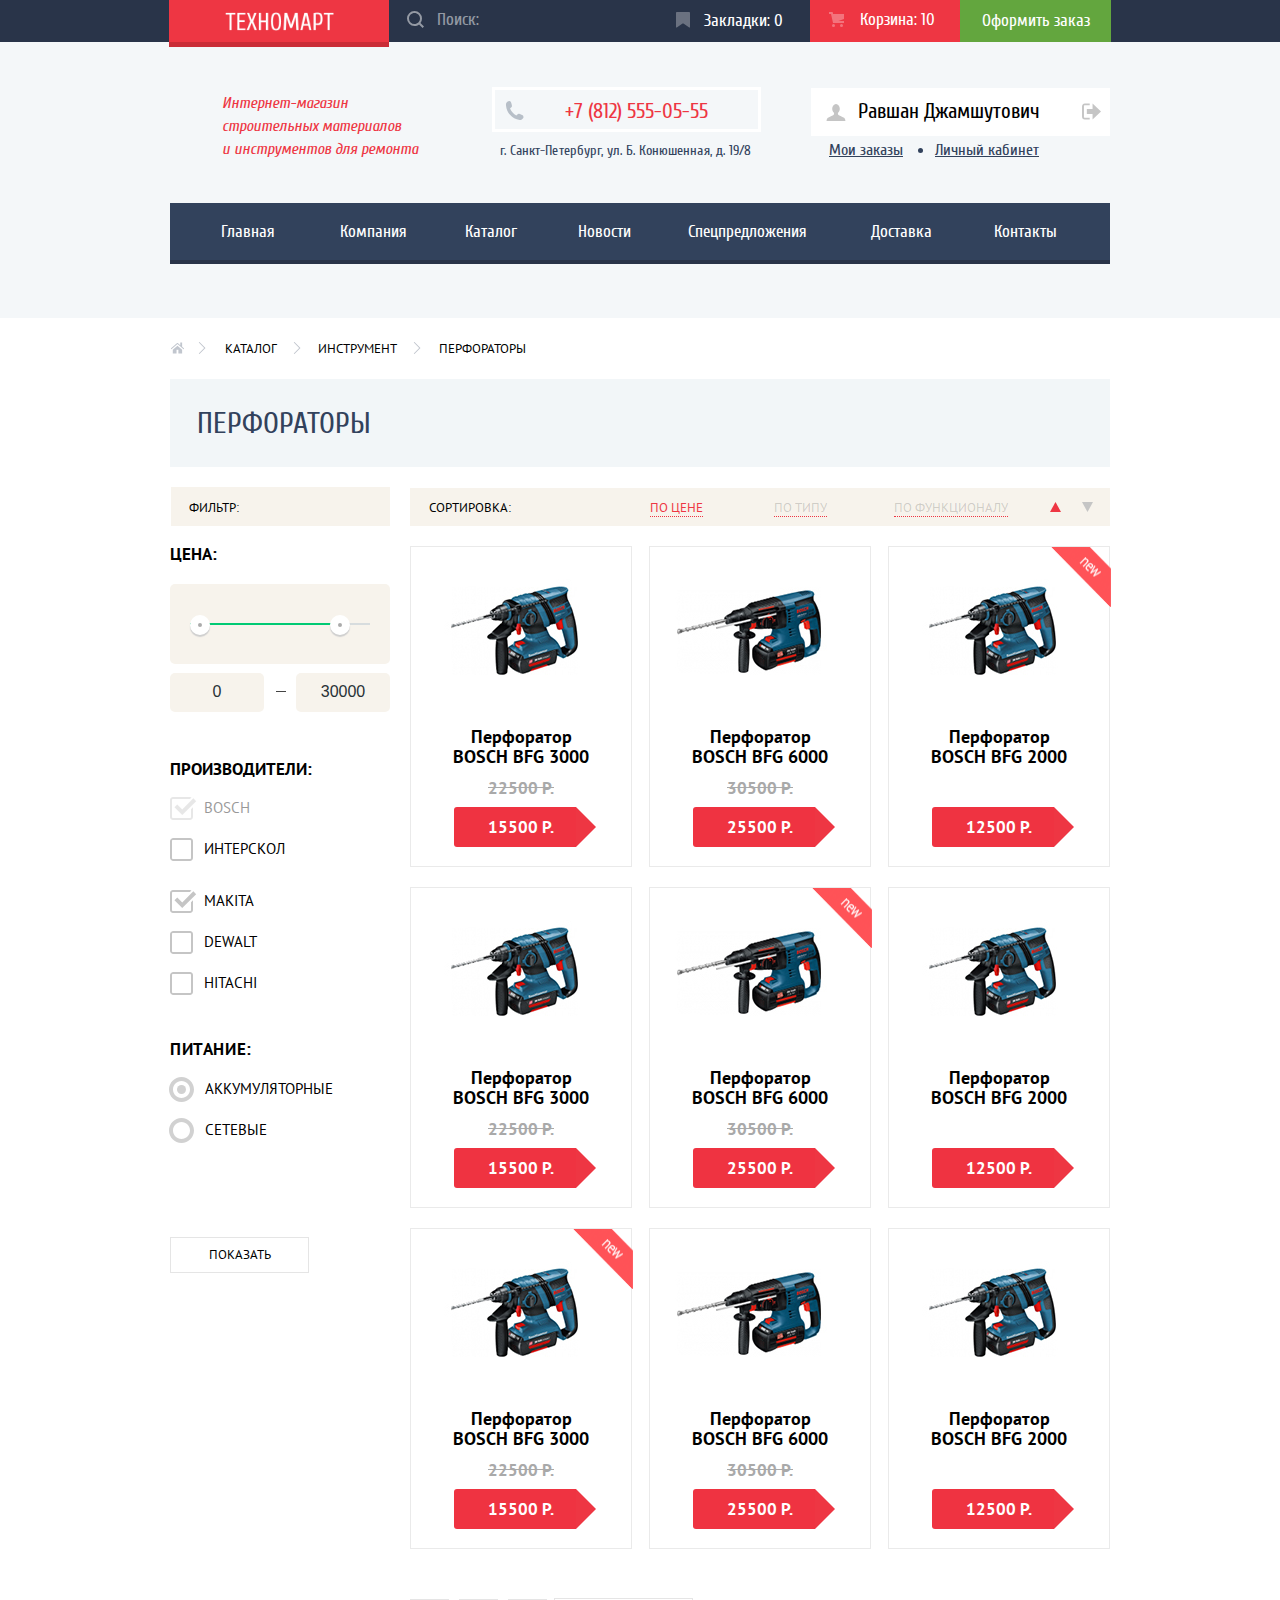
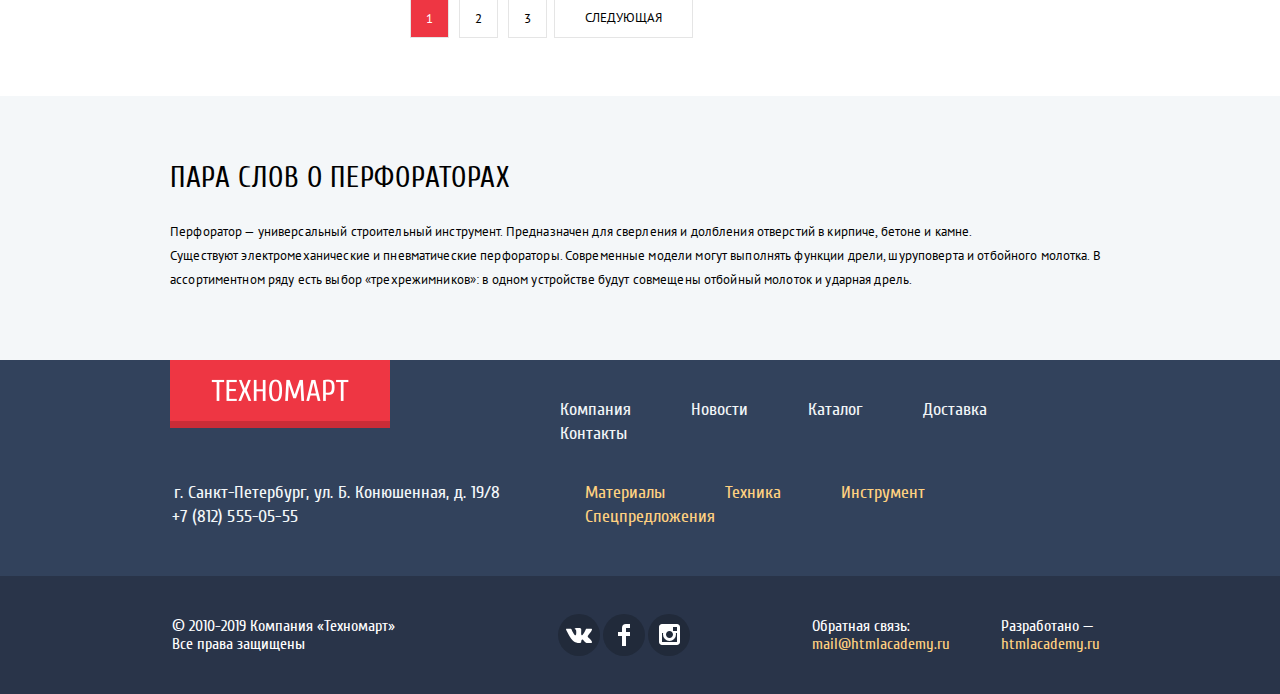
==== commit 28a71714: "Глобальная правка кода." ====
--- a/catalog.html
+++ b/catalog.html
@@ -14,34 +14,18 @@
       <div class="header-top-panel">
       <div class="header-container">
         <a href="index.html" class="header-logo">
-          <span class="visually-hidden">Логотип Техномарт</span>
-          <!--
-            тут должен быть Логотип Техномарт
-            src="img/texnomart.png"
-          -->
+          <img src="img/texnomart.png" class="logo-texnomart" alt="Логотип Техномарт" width="109" height="19">
         </a>
         <div class="header-search">
-          <!--
-              тут должна быть иконка Поиска
-              src="img/icon-svg/icon-search.svg"
-            -->
           <form action="https://echo.htmlacademy.ru" class="form-search" method="post">
             <input type="search" name="search" id="search" class="inp-form-search" placeholder="Поиск:" required>
             <label for="search" class="label-search"><span class="visually-hidden">Поле поиска</span></label>
           </form>
         </div>
         <a href="#" class="header-bookmark">
-          <!--
-            тут должна быть иконка Закладки
-            src="img/icon-svg/icon-bookmark.svg"
-          -->
           Закладки: 0
         </a>
         <a href="#" class="header-cart">Корзина:
-          <!--
-            тут должна быть иконка Корзина
-            src="img/icon-svg/icon-cart.svg"
-          -->
           <span class="header-number-cart">10</span>
         </a>
         <a href="#" class="header-order">Оформить заказ</a>
@@ -55,27 +39,15 @@
         </h1>
         <div class="header-middle-contact-catalog">
           <a href="tel:+78125550555" class="header-contact-telephone">
-            <!--
-              тут должна быть иконка Номер телефона
-              src="img/icon-svg/icon-phone.svg"
-            -->
             +7 (812) 555-05-55
           </a>
           <p class="header-contact-address">г. Санкт-Петербург, ул. Б. Конюшенная, д. 19/8</p>
         </div>
         <div class="header-middle-user-online">
           <a href="#" class="header-user-login-online">
-            <!--
-              тут должна быть иконка User
-              src="img/icon-svg/icon-user.svg"
-            -->
             Равшан Джамшутович
           </a>
           <a href="#" class="header-user-login-logout">
-            <!--
-              тут должна быть иконка User logout
-              src="img/icon-svg/icon-logout.svg"
-            -->
           </a>
           <div class="header-user-items">
             <a href="#" class="header-user-orders">Мои заказы</a>
@@ -116,10 +88,6 @@
           <li class="links-content-li li-first">
             <a href="index.html" class="link-index link-content">
               <span class="visually-hidden">Переход на главную с иконкой</span>
-              <!--
-                Тут должна быть иконка На главную
-                src="img/icon-svg/icon-home.svg"
-              -->
             </a>
           </li>
           <li class="links-content-li li-second">
@@ -158,12 +126,12 @@
               <legend class="panel-form-title manufacturer-title">Производители:</legend>
               <div class="brand-container brand-container-first">
                 <input id="bosh-checkbox" class="filter-brands-checkbox visually-hidden" type="checkbox" name="bosch"
-                  value="bosch" >
+                  value="bosch" disabled>
                 <label for="bosh-checkbox" class="label-brand brand-check">Bosch</label>
               </div>
               <div class="brand-container brand-container-second">
                 <input id="interskol-checkbox" class="filter-brands-checkbox visually-hidden" type="checkbox"
-                  name="interskol" value="interskol" checked>
+                  name="interskol" value="interskol" checked >
                 <label for="interskol-checkbox" class="label-brand brand-check">Интерскол</label>
               </div>
               <div class="brand-container brand-container-third">
@@ -184,22 +152,28 @@
             </fieldset>
             <fieldset class="type-supply-form">
               <legend class="panel-form-title supply-title">Питание:</legend>
-              <div class="charge radio_btn">
-                <input id="charge-device" class="radio-charge" type="radio" name="type-supply" value="charge" checked>
-                <label for="charge-device" class="type-device">Аккумуляторные</label>
-              </div>
-              <div class="network radio_btn">
-                <input id="network-device" class="radio-network" type="radio" name="type-supply" value="network">
-                <label for="network-device" class="type-device">Сетевые</label>
-              </div>
+              <ul class="power-supply-list">
+                <li class="charge radio_btn">
+                  <input id="charge-device" class="radio-charge visually-hidden" type="radio" name="type-supply"
+                    value="charge" checked>
+                  <label for="charge-device" class="type-device">Аккумуляторные</label>
+                </li>
+                <li class="network radio_btn">
+                  <input id="network-device" class="radio-network visually-hidden" type="radio" name="type-supply"
+                    value="network">
+                  <label for="network-device" class="type-device">Сетевые</label>
+                </li>
+              </ul>
               <button type="submit" class="panel-form-btn">Показать</button>
             </fieldset>
           </form>
       </div>
       <div class="catalog-goods-column">
           <div class="catalog-filter-options">
-            <span class="catalog-filter-sorting">Сортировка:</span>
             <ul class="catalog-options-parameter">
+              <li class="catalog-options-filter-sorting">
+                <span class="catalog-filter-sorting">Сортировка:</span>
+              </li>
               <li class="catalog-options-btn-first">
                 <a href="#" class="catalog-options-btn catalog-options-btn-active">По цене</a>
               </li>
@@ -212,91 +186,57 @@
             </ul>
             <div class="btn-catalog-arrow">
               <a href="#" class="catalog-arrow-up">
-                <!--
-                  тут должна быть иконка Кнопка сортировки каталога вверх
-                  src="img/icon-svg/icon-up-down-dir.svg"
-                -->
+                <p class="visually-hidden">Стрелка вверх</p>
               </a>
               <a href="#" class="catalog-arrow-down">
-                <!--
-                  тут должна быть иконка Кнопка сортировки каталога вниз
-                  src="img/icon-svg/icon-up-down-dir.svg"
-                -->
+                <p class="visually-hidden">Стрелка вниз</p>
               </a>
             </div>
           </div>
           <ul class="catalog-production">
             <li class="catalog-production-perf">
               <img src="img/content-images/bfg-3000.jpg" alt="Перфоратор BOSCH BFG 3000" width="218" height="170">
-              <!--
-                тут должна быть картинка Перфоратор BOSCH BFG 3000
-                src="img/content-images/bfg-3000.jpg"
-              -->
-              <h3 class="catalog-product-firm">Перфоратор BOSCH BFG 3000</h3>
-              <span class="catalog-product-outdate">
-                <del class="catalog-product-outdate-del">22500 Р.</del>
-              </span>
+              <a href="#" class="catalog-product-firm">Перфоратор BOSCH BFG 3000</a>
+              <del class="catalog-product-outdate-del">22500 Р.</del>
               <span class="catalog-product-price">15500 Р.</span>
               <div class="catalog-popup">
-                <a href="#" class="catalog-popup-buy">Купить</a>
+                <a href="writeus.html" class="catalog-popup-buy">Купить</a>
                 <a href="#" class="catalog-popup-bookmark">В закладки</a>
               </div>
             </li>
             <li class="catalog-production-perf">
               <img src="img/content-images/bfg-6000.jpg" alt="Перфоратор BOSCH BFG 6000" width="218" height="170">
-              <!--
-                тут должна быть картинка Перфоратор BOSCH BFG 6000
-                src="img/content-images/bfg-6000.jpg"
-              -->
-              <h3 class="catalog-product-firm">Перфоратор BOSCH BFG 6000</h3>
-              <span class="catalog-product-outdate">
-                <del class="catalog-product-outdate-del">30500 Р.</del>
-              </span>
+              <a href="#" class="catalog-product-firm">Перфоратор BOSCH BFG 6000</a>
+              <del class="catalog-product-outdate-del">30500 Р.</del>
               <span class="catalog-product-price">25500 Р.</span>
               <div class="catalog-popup">
-                <a href="#" class="catalog-popup-buy">Купить</a>
+                <a href="writeus.html" class="catalog-popup-buy">Купить</a>
                 <a href="#" class="catalog-popup-bookmark">В закладки</a>
               </div>
             </li>
             <li class="catalog-production-perf flag-new">
               <img src="img/content-images/bfg-2000.jpg" alt="Перфоратор BOSCH BFG 2000" width="218" height="170">
-              <!--
-                тут должна быть картинка Перфоратор BOSCH BFG 2000
-                src="img/content-images/bfg-2000.jpg"
-              -->
-              <h3 class="catalog-product-firm">Перфоратор BOSCH BFG 2000</h3>
+              <a href="#" class="catalog-product-firm">Перфоратор BOSCH BFG 2000</a>
               <span class="catalog-last-product-price">12500 Р.</span>
               <div class="catalog-popup">
-                <a href="#" class="catalog-popup-buy">Купить</a>
+                <a href="writeus.html" class="catalog-popup-buy">Купить</a>
                 <a href="#" class="catalog-popup-bookmark">В закладки</a>
               </div>
             </li>
             <li class="catalog-production-perf">
               <img src="img/content-images/bfg-3000.jpg" alt="Перфоратор BOSCH BFG 3000" width="218" height="170">
-              <!--
-                тут должна быть картинка Перфоратор BOSCH BFG 3000
-                src="img/content-images/bfg-3000.jpg"
-              -->
-              <h3 class="catalog-product-firm">Перфоратор BOSCH BFG 3000</h3>
-              <span class="catalog-product-outdate">
-                <del class="catalog-product-outdate-del">22500 Р.</del>
-              </span>
+              <a href="#" class="catalog-product-firm">Перфоратор BOSCH BFG 3000</a>
+              <del class="catalog-product-outdate-del">22500 Р.</del>
               <span class="catalog-product-price">15500 Р.</span>
               <div class="catalog-popup">
-                <a href="#" class="catalog-popup-buy">Купить</a>
+                <a href="writeus.html" class="catalog-popup-buy">Купить</a>
                 <a href="#" class="catalog-popup-bookmark">В закладки</a>
               </div>
             </li>
             <li class="catalog-production-perf flag-new">
               <img src="img/content-images/bfg-6000.jpg" alt="Перфоратор BOSCH BFG 6000" width="218" height="170">
-              <!--
-                тут должна быть картинка Перфоратор BOSCH BFG 6000
-                src="img/content-images/bfg-6000.jpg"
-              -->
-              <h3 class="catalog-product-firm">Перфоратор BOSCH BFG 6000</h3>
-              <span class="catalog-product-outdate">
-                <del class="catalog-product-outdate-del">30500 Р.</del>
-              </span>
+              <a href="#" class="catalog-product-firm">Перфоратор BOSCH BFG 6000</a>
+              <del class="catalog-product-outdate-del">30500 Р.</del>
               <span class="catalog-product-price">25500 Р.</span>
               <div class="catalog-popup">
                 <a href="#" class="catalog-popup-buy">Купить</a>
@@ -305,59 +245,39 @@
             </li>
             <li class="catalog-production-perf">
               <img src="img/content-images/bfg-2000.jpg" alt="Перфоратор BOSCH BFG 2000" width="218" height="170">
-              <!--
-                тут должна быть картинка Перфоратор BOSCH BFG 2000
-                src="img/content-images/bfg-2000.jpg"
-              -->
-              <h3 class="catalog-product-firm">Перфоратор BOSCH BFG 2000</h3>
+              <a href="#" class="catalog-product-firm">Перфоратор BOSCH BFG 2000</a>
               <span class="catalog-last-product-price last-product">12500 Р.</span>
               <div class="catalog-popup">
-                <a href="#" class="catalog-popup-buy">Купить</a>
+                <a href="writeus.html" class="catalog-popup-buy">Купить</a>
                 <a href="#" class="catalog-popup-bookmark">В закладки</a>
               </div>
             </li>
             <li class="catalog-production-perf flag-new">
               <img src="img/content-images/bfg-3000.jpg" alt="Перфоратор BOSCH BFG 3000" width="218" height="170">
-              <!--
-                тут должна быть картинка Перфоратор BOSCH BFG 3000
-                src="img/content-images/bfg-3000.jpg"
-              -->
-              <h3 class="catalog-product-firm">Перфоратор BOSCH BFG 3000</h3>
-              <span class="catalog-product-outdate">
-                <del class="catalog-product-outdate-del">22500 Р.</del>
-              </span>
+              <a href="#" class="catalog-product-firm">Перфоратор BOSCH BFG 3000</a>
+              <del class="catalog-product-outdate-del">22500 Р.</del>
               <span class="catalog-product-price">15500 Р.</span>
               <div class="catalog-popup">
-                <a href="#" class="catalog-popup-buy">Купить</a>
+                <a href="writeus.html" class="catalog-popup-buy">Купить</a>
                 <a href="#" class="catalog-popup-bookmark">В закладки</a>
               </div>
             </li>
             <li class="catalog-production-perf">
               <img src="img/content-images/bfg-6000.jpg" alt="Перфоратор BOSCH BFG 6000" width="218" height="170">
-              <!--
-                тут должна быть картинка Перфоратор BOSCH BFG 6000
-                src="img/content-images/bfg-6000.jpg"
-              -->
-              <h3 class="catalog-product-firm">Перфоратор BOSCH BFG 6000</h3>
-              <span class="catalog-product-outdate">
-                <del class="catalog-product-outdate-del">30500 Р.</del>
-              </span>
+              <a href="#" class="catalog-product-firm">Перфоратор BOSCH BFG 6000</a>
+              <del class="catalog-product-outdate-del">30500 Р.</del>
               <span class="catalog-product-price">25500 Р.</span>
               <div class="catalog-popup">
-                <a href="#" class="catalog-popup-buy">Купить</a>
+                <a href="writeus.html" class="catalog-popup-buy">Купить</a>
                 <a href="#" class="catalog-popup-bookmark">В закладки</a>
               </div>
             </li>
             <li class="catalog-production-perf">
               <img src="img/content-images/bfg-2000.jpg" alt="Перфоратор BOSCH BFG 2000" width="218" height="170">
-              <!--
-                тут должна быть картинка Перфоратор BOSCH BFG 2000
-                src="img/content-images/bfg-2000.jpg"
-              -->
-              <h3 class="catalog-product-firm">Перфоратор BOSCH BFG 2000</h3>
+              <a href="#" class="catalog-product-firm">Перфоратор BOSCH BFG 2000</a>
               <span class="catalog-last-product-price last-product">12500 Р.</span>
               <div class="catalog-popup">
-                <a href="#" class="catalog-popup-buy">Купить</a>
+                <a href="writeus.html" class="catalog-popup-buy">Купить</a>
                 <a href="#" class="catalog-popup-bookmark">В закладки</a>
               </div>
             </li>
@@ -389,11 +309,7 @@
     <div class="footer-center-container">
       <div class="footer-top-panel">
         <a href="index.html" class="footer-logo">
-          <span class="visually-hidden"> Логотип Техномарт</span>
-          <!--
-            тут должен быть логотип Техномарт
-            src="img/texnomart.png"
-          -->
+          <img src="img/texnomart-footer.png" alt="Логотип футера Техномарт" width="138" height="23">
         </a>
         <ul class="footer-inner-panel">
           <li class="footer-inner-panel-li">
@@ -448,28 +364,16 @@
           <li class="footer-bottom-social-li">
             <a href="#" class="footer-social-vk footer-social">
               <span class="visually-hidden">Иконка Вконтакте</span>
-              <!--
-                  тут должна быть иконка Вконтакте
-                  src="img/icon-svg/icon-vk.svg"
-                -->
             </a>
           </li>
           <li class="footer-bottom-social-li">
             <a href="#" class="footer-social-fb footer-social">
               <span class="visually-hidden">Иконка Фейсбук</span>
-              <!--
-                  тут должна быть иконка Фейсбук
-                  src="img/icon-svg/icon-fb.svg"
-                -->
             </a>
           </li>
           <li class="footer-bottom-social-li">
             <a href="#" class="footer-social-inst footer-social">
               <span class="visually-hidden">Иконка Инстаграм</span>
-              <!--
-                  тут должна быть иконка Инстаграм
-                  src="img/icon-svg/icon-insta.svg"
-                -->
             </a>
           </li>
         </ul>
@@ -479,7 +383,7 @@
         </div>
         <div class="footer-bottom-design">
           <p class="footer-bottom-design-text">Разработано —</p>
-          <a href="https://htmlacademy.ru" class="footer-mail-design">htmlacademy.ru</a>
+          <a href="https://htmlacademy.ru/intensive/htmlcss" class="footer-mail-design">htmlacademy.ru</a>
         </div>
       </div>
     </div>
--- a/css/style.css
+++ b/css/style.css
@@ -1,81 +1,51 @@
 /*************** cuprum ***************/
 @font-face {
-    font-family: 'Cuprum';
+    font-family: "Cuprum";
     font-style: normal;
     font-weight: 400;
-    src: url('../fonts/cuprum/cuprum-v11-latin_cyrillic-regular.eot');
-    src: local('Cuprum Regular'), local('Cuprum-Regular'),
-        url('../fonts/cuprum/cuprum-v11-latin_cyrillic-regular.eot?#iefix') format('embedded-opentype'),
-        url('../fonts/cuprum/cuprum-v11-latin_cyrillic-regular.woff2') format('woff2'),
-        url('../fonts/cuprum/cuprum-v11-latin_cyrillic-regular.woff') format('woff'),
-        url('../fonts/cuprum/cuprum-v11-latin_cyrillic-regular.ttf') format('truetype'),
-        url('../fonts/cuprum/cuprum-v11-latin_cyrillic-regular.svg#Cuprum') format('svg');
+    src:url("../fonts/cuprum/cuprum-v11-latin_cyrillic-regular.woff2") format("woff2"),
+        url("../fonts/cuprum/cuprum-v11-latin_cyrillic-regular.woff") format("woff");
 }
 
 @font-face {
-    font-family: 'Cuprum';
+    font-family: "Cuprum";
     font-style: italic;
     font-weight: 400;
-    src: url('../fonts/cuprum/cuprum-v11-latin_cyrillic-italic.eot');
-    src: local('Cuprum Italic'), local('Cuprum-Italic'),
-        url('../fonts/cuprum/cuprum-v11-latin_cyrillic-italic.eot?#iefix') format('embedded-opentype'),
-        url('../fonts/cuprum/cuprum-v11-latin_cyrillic-italic.woff2') format('woff2'),
-        url('../fonts/cuprum/cuprum-v11-latin_cyrillic-italic.woff') format('woff'),
-        url('../fonts/cuprum/cuprum-v11-latin_cyrillic-italic.ttf') format('truetype'),
-        url('../fonts/cuprum/cuprum-v11-latin_cyrillic-italic.svg#Cuprum') format('svg');
+    src:url("../fonts/cuprum/cuprum-v11-latin_cyrillic-italic.woff2") format("woff2"),
+        url("../fonts/cuprum/cuprum-v11-latin_cyrillic-italic.woff") format("woff");
 }
 
 @font-face {
-    font-family: 'Cuprum';
+    font-family: "Cuprum";
     font-style: normal;
     font-weight: 700;
-    src: url('../fonts/cuprum/cuprum-v11-latin_cyrillic-700.eot');
-    src: local('Cuprum Bold'), local('Cuprum-Bold'),
-        url('../fonts/cuprum/cuprum-v11-latin_cyrillic-700.eot?#iefix') format('embedded-opentype'),
-        url('../fonts/cuprum/cuprum-v11-latin_cyrillic-700.woff2') format('woff2'),
-        url('../fonts/cuprum/cuprum-v11-latin_cyrillic-700.woff') format('woff'),
-        url('../fonts/cuprum/cuprum-v11-latin_cyrillic-700.ttf') format('truetype'),
-        url('../fonts/cuprum/cuprum-v11-latin_cyrillic-700.svg#Cuprum') format('svg');
+    src:url("../fonts/cuprum/cuprum-v11-latin_cyrillic-700.woff2") format("woff2"),
+        url("../fonts/cuprum/cuprum-v11-latin_cyrillic-700.woff") format("woff");
 }
 
 /*************** pt-sans ***************/
 @font-face {
-    font-family: 'PT Sans';
+    font-family: "PT Sans";
     font-style: normal;
     font-weight: 400;
-    src: url('../fonts/pt-sans/pt-sans-v11-latin-regular.eot');
-    src: local('PT Sans'), local('PTSans-Regular'),
-        url('../fonts/pt-sans/pt-sans-v11-latin_cyrillic-regular?#iefix') format('embedded-opentype'),
-        url('../fonts/pt-sans/pt-sans-v11-latin_cyrillic-regular.woff2') format('woff2'),
-        url('../fonts/pt-sans/pt-sans-v11-latin_cyrillic-regular.woff') format('woff'),
-        url('../fonts/pt-sans/pt-sans-v11-latin_cyrillic-regular.ttf') format('truetype'),
-        url('../fonts/pt-sans/pt-sans-v11-latin_cyrillic-regular.svg#PTSans') format('svg');
+    src:url("../fonts/pt-sans/pt-sans-v11-latin_cyrillic-regular.woff2") format("woff2"),
+        url("../fonts/pt-sans/pt-sans-v11-latin_cyrillic-regular.woff") format("woff");
 }
 
 @font-face {
-    font-family: 'PT Sans';
+    font-family: "PT Sans";
     font-style: italic;
     font-weight: 400;
-    src: url('../fonts/pt-sans/pt-sans-v11-latin-italic.eot');
-    src: local('PT Sans Italic'), local('PTSans-Italic'),
-        url('../fonts/pt-sans/pt-sans-v11-latin_cyrillic-italic.eot?#iefix') format('embedded-opentype'),
-        url('../fonts/pt-sans/pt-sans-v11-latin_cyrillic-italic.woff2') format('woff2'),
-        url('../fonts/pt-sans/pt-sans-v11-latin_cyrillic-italic.woff') format('woff'),
-        url('../fonts/pt-sans/pt-sans-v11-latin_cyrillic-italic.ttf') format('truetype'),
-        url('../fonts/pt-sans/pt-sans-v11-latin_cyrillic-italic.svg#PTSans') format('svg');
+    src:url("../fonts/pt-sans/pt-sans-v11-latin_cyrillic-italic.woff2") format("woff2"),
+        url("../fonts/pt-sans/pt-sans-v11-latin_cyrillic-italic.woff") format("woff");
 }
 
 @font-face {
-    font-family: 'PT Sans';
+    font-family: "PT Sans";
     font-style: normal;
     font-weight: 700;
-    src: url('../fonts/pt-sans/pt-sans-v11-latin-700.eot');
-    src: local('PT Sans Bold'), local('PTSans-Bold'),
-        url('../fonts/pt-sans/pt-sans-v11-latin_cyrillic-700.eot?#iefix') format('embedded-opentype'),
-        url('../fonts/pt-sans/pt-sans-v11-latin_cyrillic-700.woff2') format('woff2'),
-        url('../fonts/pt-sans/pt-sans-v11-latin_cyrillic-700.woff') format('woff'),
-        url('../fonts/pt-sans/pt-sans-v11-latin_cyrillic-700.ttf') format('truetype'),
-        url('../fonts/pt-sans/pt-sans-v11-latin_cyrillic-700.svg#PTSans') format('svg');
+    src:url("../fonts/pt-sans/pt-sans-v11-latin_cyrillic-700.woff2") format("woff2"),
+        url("../fonts/pt-sans/pt-sans-v11-latin_cyrillic-700.woff") format("woff");
 }
 
 * {
@@ -84,7 +54,7 @@
 
 body {
     min-width: 960px;
-    font-family: 'Cuprum', Arial, sans-serif;
+    font-family: "Cuprum", Arial, sans-serif;
 }
 
 /* div,
@@ -174,8 +144,10 @@
 }
 
 .header-logo {
+    vertical-align: middle;
+    text-align: center;
     width: 220px;
-    padding:  12px 0px 11px 0px;
+    padding:  10px 0px 7px 0px;
     background-color: #ee3643;
     box-shadow: #ca2c37 0 5px 0 0;
 }
@@ -190,15 +162,8 @@
     box-shadow: #8e1e26 0 5px 0 0;
 }
 
-.header-logo:before {
-    content: "";
-    display: block;
-    background-image: url("../img/texnomart.svg");
-    background-repeat: no-repeat;
-    background-size: 109px 19px;
-    width: 109px;
-    height: 19px;
-    margin: 0 auto;
+.logo-texnomart {
+    padding: 2px 0 0 0;
 }
 
 .inp-form-search {
@@ -208,9 +173,9 @@
     color: #fff;
     width: 222px;
     min-height: 22px;
-    padding: 8px 0 12px 48px;
+    padding: 8px 0 11px 48px;
     vertical-align: baseline;
-    background: url('../img/icon-svg/icon-search.svg') 7% 50%;
+    background: url("../img/icon-svg/icon-search.svg") 7% 44%;
     background-color: #293449;
     background-repeat: no-repeat;
     opacity: 0.5;
@@ -241,7 +206,7 @@
 
 .inp-form-search:hover {
     opacity: 1;
-    background: url('../img/icon-svg/icon-search.svg') 7% 50%;
+    background: url("../img/icon-svg/icon-search.svg") 7% 44%;
     background-color: #212a3a;
     background-repeat: no-repeat;
     color: #212a3a;
@@ -249,7 +214,7 @@
 
 .inp-form-search:focus {
     opacity: 1;
-    background: url('../img/icon-svg/icon-red-search.svg') 7% 50%;
+    background: url("../img/icon-svg/icon-red-search.svg") 7% 50%;
     background-repeat: no-repeat;
     background-color: #fff;
 }
@@ -278,7 +243,7 @@
     background-color: #293449;
     color: #fff;
     text-decoration: none;
-    padding: 11px 29.89px 13px 50px;
+    padding: 12px 29.89px 12px 50px;
     text-align: center;
 }
 
@@ -299,7 +264,7 @@
     color: #fff;
     text-decoration: none;
     text-align: center;
-    padding: 11px 20.2px 13px 22px;
+    padding: 12px 20.2px 12px 22px;
 }
 
 .header-bookmark {
@@ -309,7 +274,7 @@
     color: #fff;
     text-decoration: none;
     text-align: center;
-    padding: 11px 26.97px 13px 45px;
+    padding: 12px 26.97px 12px 45px;
 }
 
 
@@ -323,7 +288,7 @@
     width: 14px;
     height: 16px;
     top: 12px;
-    left: 18px;
+    left: 17px;
     opacity: 0.3;
 }
 
@@ -339,7 +304,7 @@
 
 .header-cart-index:before,
 .header-cart:before {
-    content: '';
+    content: "";
     position: absolute;
     display: block;
     background-image: url("../img/icon-svg/icon-cart.svg");
@@ -409,14 +374,14 @@
     font-weight: 500;
     line-height: 1.44;
     color: #ee3643;
-    margin: 5px -31px 0 52px;
+    margin: 6px -31px 0 52px;
 }
 
 .header-middle-contact {
     position: relative;
     text-align: center;
-    max-width: 275px;
-    margin:16px -28px 0 0;
+    max-width: 300px;
+    margin:16px -28px 0px 0;
 }
 
 .header-contact-telephone {
@@ -430,7 +395,7 @@
 }
 
 .header-contact-telephone:before {
-    content: '';
+    content: "";
     display: block;
     position: absolute;
     background-image: url("../img/icon-svg/icon-phone.svg");
@@ -444,8 +409,9 @@
 
 .header-contact-address {
     font-size: 14px;
+    letter-spacing: 0.04px;
     line-height: 1.71;
-    margin: 17px 2px 0 0;
+    margin: 16px 2px 0 0;
     text-align: center;
     color: #32425c;
 }
@@ -454,12 +420,14 @@
     display: -webkit-box;
     display: -ms-flexbox;
     display: flex;
+    flex-wrap: wrap;
     position: relative;
-    width: 284px;
-    margin: -27px 12px 0 0;
+    width: 300px;
+    margin: -27px -5px 0 0;
 }
 
 .header-user-login {
+    position: relative;
     font-size: 21px;
     line-height: 1;
     color: #000;
@@ -471,7 +439,7 @@
 
 .header-user-registration {
     padding: 14px 27px 11px 24px;
-    margin: 0 0 0 10px;
+    margin: 0 0 0 8px;
     font-size: 21px;
     line-height: 1;
     color: #000;
@@ -488,16 +456,16 @@
 }
 
 .header-user-login:before {
-    content: '';
-    position: absolute;
-    display: block;
-    background-image: url('../img/icon-svg/icon-login.svg');
+    content: "";
+    position: absolute;
+    display: block;
+    background-image: url("../img/icon-svg/icon-login.svg");
     background-repeat: no-repeat;
     background-size: 20px 17px;
     width: 20px;
     height: 17px;
-    top: 15px;
-    left: 29px;
+    top: 16px;
+    left: 13px;
 }
 
 .header-user-login:hover,
@@ -529,12 +497,15 @@
     -webkit-box-pack: center;
         -ms-flex-pack: center;
             justify-content: center;
+    flex-wrap: wrap;
     list-style-type: none;
     margin-left: 0;
     padding-left: 0;
 }
 
 .header-ul-panel {
+    margin: 0 0 0 0;
+    padding: 1px 0 0 0;
     background-color: #32425c;
     border-bottom: 4px solid #293449;
 }
@@ -556,7 +527,7 @@
 }
 
 .header-nav-panel {
-    margin-top: 23px;
+    margin-top: 40px;
     width: 100%;
 }
 
@@ -786,6 +757,7 @@
     -webkit-box-align: center;
         -ms-flex-align: center;
             align-items: center;
+    flex-wrap: wrap;
     background-color: #f9f5f0;
     width: 100%;
 }
@@ -793,6 +765,7 @@
 .popular-title {
     margin: 31px 0px 31px 28px;
     font-size: 30px;
+    font-weight: 500;
     line-height: 1;
     text-transform: uppercase;
     color: #32425c;
@@ -832,15 +805,23 @@
     display: -webkit-box;
     display: -ms-flexbox;
     display: flex;
-    -webkit-box-pack: justify;
-        -ms-flex-pack: justify;
-            justify-content: space-between;
+    justify-content: flex-start;
+    flex-wrap: wrap;
     list-style-type: none;
     width: 100%;
     margin-left: 0;
     margin-top: 18px;
     margin-bottom: 0;
     padding-left: 0;
+}
+
+.popular-catalog-products-li {
+    margin: 0 17px 0 0;
+}
+
+.popular-catalog-products-li:nth-child(4),
+.popular-catalog-products-li:nth-child(7) {
+    margin: 0 0 0 0;
 }
 
 .popular-catalog-products-li {
@@ -865,12 +846,13 @@
 }
 
 .catalog-product-outdate-del {
-    font-family: 'PT Sans', Arial, sans-serif;
+    font-family: "PT Sans", Arial, sans-serif;
     font-size: 17px;
     font-weight: bold;
     line-height: 1.06;
     text-align: center;
     color: #a9a9a9;
+    margin-bottom: 10px;
 }
 
 .popular-catalog-products-li .catalog-product-price:after {
@@ -884,20 +866,8 @@
     border-left-color: #ee3643;
 }
 
-.popular-catalog-products-li .catalog-popup {
-    position: absolute;
-    text-align: center;
-    top: 0;
-    left: 0;
-    width: 218px;
-    height: 88px;
-    padding: 40px 0;
-    background-color: rgba(255, 255, 255, 0.9);
-    z-index: 10;
-}
-
-.popular-catalog-products-li .catalog-popup .catalog-popup-buy,
-.popular-catalog-products-li .catalog-popup .catalog-popup-bookmark {
+.catalog-popup-buy,
+.catalog-popup-bookmark {
     display: block;
     width: 129px;
     margin: 0 auto;
@@ -915,32 +885,32 @@
     text-transform: uppercase;
 }
 
-.popular-catalog-products-li .catalog-popup .catalog-popup-bookmark {
+.catalog-popup-bookmark {
     color: #32425c;
     background: white;
     border-bottom-color: #63a63e;
 }
 
-.popular-catalog-products-li .catalog-popup .catalog-popup-bookmark:hover,
-.catalog-production-perf .catalog-popup .catalog-popup-bookmark:hover {
+.catalog-popup-bookmark:hover,
+.catalog-popup-bookmark:hover {
     border: solid 3px #32425c;
 }
 
-.popular-catalog-products-li .catalog-popup .catalog-popup-bookmark:active,
-.catalog-production-perf .catalog-popup .catalog-popup-bookmark:active {
+.catalog-popup-bookmark:active,
+.catalog-popup-bookmark:active {
     border: solid 3px #32425c;
     opacity: 0.3;
 }
 
-.popular-catalog-products-li .catalog-popup .catalog-popup-buy:hover,
-.catalog-production-perf .catalog-popup .catalog-popup-buy:hover {
+.catalog-popup-buy:hover,
+.catalog-popup-buy:hover {
     background-color: #5fbb2d;
     border: 3px solid #5fbb2d;
     border-bottom-color: #367315;
 }
 
-.popular-catalog-products-li .catalog-popup .catalog-popup-buy:active,
-.catalog-production-perf .catalog-popup .catalog-popup-buy:active {
+.catalog-popup-buy:active,
+.catalog-popup-buy:active {
     background-color: #518534;
     border: 3px solid #518534;
     border-bottom-color: #518534;
@@ -955,7 +925,7 @@
 }
 
 .catalog-popup-buy {
-    font-family: 'Cuprum', Arial, sans-serif;
+    font-family: "Cuprum", Arial, sans-serif;
     background-color: #63a63e;
     color: #fff;
     font-size: 14px;
@@ -978,8 +948,8 @@
     height: 15px;
     padding: 0 0 0 0;
     margin: 0 0 0 0;
-    top: 2px;
-    left: -23px;
+    top: -1px;
+    left: -21px;
     opacity: 0.3;
 }
 
@@ -988,7 +958,7 @@
 }
 
 .catalog-popup-bookmark {
-    font-family: 'Cuprum', Arial, sans-serif ;
+    font-family: "Cuprum", Arial, sans-serif ;
     font-size: 14px;
     line-height: 1.29;
     text-align: center;
@@ -1039,7 +1009,15 @@
         flex-wrap: wrap;
     -webkit-box-pack: justify;
         -ms-flex-pack: justify;
-            justify-content: space-between;
+    justify-content: flex-start;
+}
+
+.brand {
+    margin-right: 17px;
+}
+
+.brand:nth-child(4n) {
+    margin-right: 0;
 }
 
 .logo-makita,
@@ -1082,7 +1060,7 @@
 }
 
 .services-info {
-    font-family: 'PT Sans', Arial, sans-serif;
+    font-family: "PT Sans", Arial, sans-serif;
     font-size: 13px;
     line-height: 1.85;
     letter-spacing: 0.07px;
@@ -1090,70 +1068,15 @@
     margin: 0;
 }
 
-.button-slider-controls {
-    margin: 69px 0 0 0;
-    list-style-type: none;
-    padding-left: 0;
-    position: relative;
-}
-
-.button-slider-controls:after {
-    content: '';
-    position: absolute;
-    right: 0px;
-    top: -45px;
-    width: 10px;
-    height: 279px;
-    background-image: url("../img/shadow.png");
-    background-repeat: no-repeat;
-    background-size: 10px 279px;
-}
-
-.btn-slider-controls  {
-    text-align: left;
-    width: 210px;
-    padding: 0 10px 0px 20px;
-    min-height: 61px;
-    font-size: 21px;
-    font-weight: bold;
-    line-height: 1.43;
-    color: #ffffff;
-    border: none;
-    background-color: #32425c;
-    border-bottom: 1px solid #293449;
-}
-
-.btn-slider-controls:hover {
-    background-color: #293449;
-}
-
-.btn-slider-controls:active {
-    background-color: #fff;
-    color:#32425c;
-}
-
-.service-slider-tab {
-    min-width: 715px;
-    min-height: 300px;
-    margin: 31px 0 0 0;
-}
-
-.advantage-details-delivery {
-    min-height: 200px;
-    background-image: url("../img/content-images/delivery-image.png");
-    background-repeat: no-repeat;
-    background-position: 150px 25px;
-    margin: 0 0 0 80px;
-}
-
 .advantage-details-delivery-title {
+    padding: 32px 0 0 80px;
     margin-bottom: 25px;
 }
 
 
 .advantage-details-delivery-info {
     margin: 0 0 0 0;
-    padding: 0 0 0px 0;
+    padding: 0 0 0px 80px;
 }
 
 .advantage-details-delivery-title,
@@ -1171,7 +1094,7 @@
 .advantage-details-credit-info,
 .advantage-details-warranty-info,
 .advantage-detail-delivery-info {
-    font-family: 'PT Sans', Arial, sans-serif;
+    font-family: "PT Sans", Arial, sans-serif;
     font-size: 13px;
     line-height: 1.85;
     letter-spacing: 0.05px;
@@ -1180,15 +1103,8 @@
     color: #000000;
 }
 
-.advantage-details-warranty {
-    display: none;
-    margin: 38px 0 0 80px;
-    background-image: url("../img/content-images/warranty-image.png");
-    background-repeat: no-repeat;
-    background-position: 238px 3px;
-}
-
 .advantage-details-warranty-title {
+    padding: 67px 0 0 79px;
     margin: 0 0 0 0;
     letter-spacing: 0.5px;
 }
@@ -1196,40 +1112,34 @@
 .advantage-details-warranty-info {
     width: 380px;
     margin: 24px 0 0 0;
-    padding: 0 0 70px 0;
-}
-
-.advantage-details-credit {
-    display: none;
-    background-image: url("../img/content-images/credit-image.png");
-    background-repeat: no-repeat;
-    background-position: 165px 3px;
-    margin: 36px 0 0 78px;
+    padding: 1px 0 70px 78px;
 }
 
 .advantage-details-credit-title {
+    padding: 68px 0 0 77px;
     margin: 0 0 0 0;
 }
 
 .advantage-details-credit-info {
+    padding: 0px 0 0 79px;
     margin: 25px 0 0 0;
 }
 
 .credit-details-btn {
     display: inline-block;
-    vertical-align: middle;
     background-color: #ff5357;
-    font-family: 'Cuprum', Arial, sans-serif;
+    font-family: "Cuprum", Arial, sans-serif;
     text-transform: uppercase;
     color: #fff;
     font-size: 14px;
     line-height: 1.29;
     text-align: center;
-    padding: 10px 45px;
-    margin: 27px 0 20px 0;
+    margin: 26px 0 20px 78px;
     border: none;
     border-radius: 3px;
     cursor: pointer;
+    width: 183px;
+    min-height: 37px;
 }
 
 .credit-details-btn:hover {
@@ -1311,6 +1221,7 @@
 
 .slider-slides {
     width: 300%;
+    height: 266px;
     -webkit-transition: -webkit-transform 0.8s ease;
     transition: -webkit-transform 0.8s ease;
     transition: transform 0.8s ease;
@@ -1318,7 +1229,7 @@
 }
 
 .slider-slides .slide {
-    float: left;
+    display: inline-flex;
     width: 620px;
     height: 266px;
 }
@@ -1374,14 +1285,157 @@
             transform: translate(-620px);
 }
 
-
-.service-slider-controls {
-    display: -webkit-box;
-    display: -ms-flexbox;
-    display: flex;
-    margin-bottom: 23px;
-}
-
+.block-center {
+    width: 940px;
+    height: 500px;
+    background-color: cadetblue;
+    margin: 0 auto;
+    display: flex;
+    justify-content: center;
+}
+
+/* .visually-hidden:not(:focus):not(:active), */
+input[type="checkbox"].visually-hidden,
+input[type="radio"].visually-hidden {
+    position: absolute;
+    width: 1px;
+    height: 1px;
+    margin: -1px;
+    border: 0;
+    padding: 0;
+    white-space: nowrap;
+    -webkit-clip-path: inset(100%);
+    clip-path: inset(100%);
+    clip: rect(0 0 0 0);
+    overflow: hidden;
+}
+
+
+.tab-services {
+    display: -webkit-box;
+    display: -ms-flexbox;
+    display: flex;
+    min-height: 330px;
+}
+
+#btn-3:hover~.service-controls label[for="btn-3"],
+#btn-4:hover~.service-controls label[for="btn-4"],
+#btn-5:hover~.service-controls label[for="btn-5"],
+#btn-3:focus~.service-controls label[for="btn-3"],
+#btn-4:focus~.service-controls label[for="btn-4"],
+#btn-5:focus~.service-controls label[for="btn-5"] {
+    -webkit-box-shadow: 0px 1px 0 0 #293449, inset 0px 1px 0 0 #405069;
+    box-shadow: 0px 1px 0 0 #293449, inset 0px 1px 0 0 #405069;
+    background-color: #293449;
+}
+
+#btn-3:checked~.service-controls label[for="btn-3"],
+#btn-4:checked~.service-controls label[for="btn-4"],
+#btn-5:checked~.service-controls label[for="btn-5"] {
+    color: #000000;
+    -webkit-box-shadow: 0px 1px 0 0 #ffffff, inset 0px 1px 0 0 #ffffff;
+    box-shadow: 0px 1px 0 0 #ffffff, inset 0px 1px 0 0 #ffffff;
+    background-color: #ffffff;
+}
+
+.service-controls label {
+    display: block;
+    -webkit-box-shadow: 0px 1px 0 0 #293449, inset 0px 1px 0 0 #405069;
+    box-shadow: 0px 1px 0 0 #293449, inset 0px 1px 0 0 #405069;
+    cursor: pointer;
+    text-align: left;
+    width: 210px;
+    padding: 16.1px 10px 16.1px 20px;
+    font-family: "Cuprum", Arial, sans-serif;
+    font-size: 21px;
+    font-weight: bold;
+    line-height: 1.43;
+    color: #ffffff;
+    border: none;
+    background-color: #32425c;
+}
+
+.service-controls {
+    display: block;
+    position: relative;
+    min-height: 279px;
+    padding-top: 68px;
+    padding-bottom: 48px;
+}
+
+.service-controls::after {
+    content: "";
+    position: absolute;
+    top: 14px;
+    right: 0;
+    width: 10px;
+    height: 279px;
+    background-image: url(../img/shadow.png);
+    background-repeat: no-repeat;
+    background-position: 0 0;
+
+}
+
+#btn-3:checked~.service-slides .delivery-slide {
+    display: -webkit-box;
+    display: -ms-flexbox;
+    display: flex;
+}
+
+#btn-4:checked~.service-slides .guarantee-slide {
+    display: -webkit-box;
+    display: -ms-flexbox;
+    display: flex;
+}
+
+#btn-5:checked~.service-slides .credit-slide {
+    display: -webkit-box;
+    display: -ms-flexbox;
+    display: flex;
+}
+
+.service-slide {
+    display: none;
+    -webkit-box-orient: vertical;
+    -webkit-box-direction: normal;
+    -ms-flex-direction: column;
+    flex-direction: column;
+    min-width: 699px;
+    min-height: 330px;
+    padding: 0 0 0 0;
+}
+
+.delivery-slide {
+    background-image: url(../img/content-images/delivery-image.png);
+    background-repeat: no-repeat;
+    background-position: 100% 135%;
+}
+
+.guarantee-slide {
+    background-image: url(../img/content-images/warranty-image.png);
+    background-repeat: no-repeat;
+    background-position: 102% 150%;
+}
+
+.credit-slide {
+    background-image: url(../img/content-images/credit-image.png);
+    background-repeat: no-repeat;
+    background-position: 104% 151%;
+}
+
+.credit-slide .button {
+    display: -webkit-box;
+    display: -ms-flexbox;
+    display: flex;
+    -webkit-box-pack: center;
+    -ms-flex-pack: center;
+    justify-content: center;
+    -webkit-box-align: center;
+    -ms-flex-align: center;
+    align-items: center;
+    width: 195px;
+    height: 38px;
+}
 /***************************main -> section company***************************/
 
 .company {
@@ -1461,7 +1515,7 @@
     -webkit-box-direction: normal;
         -ms-flex-direction: column;
             flex-direction: column;
-    font-family: 'PT sans', Arial, sans-serif;
+    font-family: "PT sans", Arial, sans-serif;
     font-size: 13px;
     line-height: 1.85;
     color: #000;
@@ -1505,7 +1559,7 @@
 }
 
 .company-delivery-li-first:before {
-    content: '';
+    content: "";
     width: 25px;
     height: 2px;
     background: #FB565A;
@@ -1515,7 +1569,7 @@
 }
 
 .company-delivery-li-second:before {
-    content: '';
+    content: "";
     width: 25px;
     height: 2px;
     background: #FB565A;
@@ -1525,7 +1579,7 @@
 }
 
 .company-delivery-li-third:before {
-    content: '';
+    content: "";
     width: 25px;
     height: 2px;
     background: #FB565A;
@@ -1539,12 +1593,12 @@
 }
 
 .company-description {
-    margin: 42px 0 86px 0;
+    margin: 1px 0 86px 0;
     width: 540px;
 }
 
 .company-contacts {
-    margin-top: 50px;
+    margin-top: 9px;
     width: 300px;
 }
 
@@ -1559,7 +1613,10 @@
 }
 
 /***************************footer -> footer-top-panel***************************/
-footer p{
+.footer-contacts-address,
+.footer-bottom-copyright-text,
+.footer-bottom-feedback-text,
+.footer-bottom-design-text {
     margin: 0;
 }
 
@@ -1568,10 +1625,13 @@
 }
 
 .footer-logo {
+    display: flex;
+    justify-content: center;
+    align-items: center;
     position: relative;
     text-align: center;
     width: 220px;
-    padding: 20px 0 20px 0;
+    height: 61px;
     background-color: #ee3643;
     box-shadow: #ca2c37 0 7px 0 0;
 }
@@ -1586,19 +1646,6 @@
     box-shadow: #9a212a 0 7px 0 0;
 }
 
-.footer-logo:before {
-    content: "";
-    position: absolute;
-    display: block;
-    background-image: url("../img/texnomart-footer.svg");
-    background-repeat: no-repeat;
-    background-size: 138px 23px;
-    width: 138px;
-    height: 23px;
-    top: 33%;
-    left: 40px;
-}
-
 .footer-top-panel {
     display: -webkit-box;
     display: -ms-flexbox;
@@ -1606,6 +1653,7 @@
     -webkit-box-pack: justify;
         -ms-flex-pack: justify;
             justify-content: space-between;
+    flex-wrap: wrap;
     background-color: #32425c;
     width: 940px;
     margin: 0 auto;
@@ -1641,7 +1689,9 @@
     -webkit-box-direction: normal;
         -ms-flex-direction: row;
             flex-direction: row;
+    flex-wrap: wrap;
     list-style-type: none;
+    width: 613px;
     margin: 38px -3px 0 0;
     padding-left: 0;
 }
@@ -1654,6 +1704,7 @@
     -webkit-box-pack: justify;
         -ms-flex-pack: justify;
             justify-content: space-between;
+    flex-wrap: wrap;
     background-color: #32425c;
     width: 940px;
     margin: 0 auto;
@@ -1665,7 +1716,10 @@
 }
 
 .footer-contacts-panel {
-    width: 340px;
+    width: 325px;
+    display: flex;
+    flex-direction: column;
+    width: 325px;
 }
 
 .footer-contacts-address {
@@ -1702,10 +1756,18 @@
 }
 
 .footer-bottom-feedback {
+    display: flex;
+    flex-wrap: wrap;
+    flex-direction: column;
+    width: 136px;
     margin: 2px 0px 0 65px;
 }
 
 .footer-bottom-design {
+    display: flex;
+    flex-wrap: wrap;
+    flex-direction: column;
+    width: 97px;
     margin: 2px 12px 0 0;
 }
 
@@ -1728,9 +1790,11 @@
     -webkit-box-direction: normal;
         -ms-flex-direction: row;
             flex-direction: row;
+    flex-wrap: wrap;
     list-style-type: none;
     padding-left: 0;
-    margin: 0 0 0 15px;
+    width: 588px;
+    margin: 0 -3px 0 15px;
 }
 
 /***************************footer -> footer-bottom-panel***************************/
@@ -1750,6 +1814,7 @@
     -webkit-box-pack: justify;
         -ms-flex-pack: justify;
             justify-content: space-between;
+    flex-wrap: wrap;
     background-color: #293449;
     width: 940px;
     margin: 0 auto;
@@ -1762,6 +1827,10 @@
 }
 
 .footer-bottom-panel-inner {
+    display: flex;
+    flex-wrap: wrap;
+    flex-direction: column;
+    width: 225px;
     margin: 2px 0 0 2px;
 }
 
@@ -1771,11 +1840,17 @@
     display: flex;
     -webkit-box-pack: justify;
         -ms-flex-pack: justify;
-            justify-content: space-between;
+            justify-content: flex-start;
+    flex-wrap: wrap;
     list-style-type: none;
-    width: 132px;
+    width: 135px;
     margin: -1px 0 0 108px;
     padding: 0;
+}
+
+.footer-bottom-social-li {
+    margin-right: 3px;
+    margin-bottom: 3px;
 }
 
 .footer-social {
@@ -1992,6 +2067,15 @@
     margin-left: -470px;
     margin-top: -230px;
     z-index: 100;
+    background-image: url("../img/content-images/map-popup.png");
+    background-repeat: no-repeat;
+    background-size: 940px 446px;
+    background-position: 15px -15px;
+}
+
+.iframe-map-yandex{
+    width: 940px;
+    min-height: 466px;
 }
 
 .close-map {
@@ -2054,7 +2138,7 @@
 }
 
 .product-inner-popap {
-    font-family: 'Cuprum', Arial, sans-serif;
+    font-family: "Cuprum", Arial, sans-serif;
     display: inline-block;
     vertical-align: middle;
     margin: 0 0 69px 180px;
@@ -2092,7 +2176,7 @@
 
 .product-order-btn,
 .product-cancel-btn {
-    font-family: 'Cuprum', Arial, sans-serif;
+    font-family: "Cuprum", Arial, sans-serif;
     text-transform: uppercase;
     border: none;
     font-size: 14px;
@@ -2182,6 +2266,34 @@
 }
 
 
+@keyframes shake {
+
+    0%,
+    100% {
+        transform: translateX(0);
+    }
+
+    10%,
+    30%,
+    50%,
+    70%,
+    90% {
+        transform: translateX(-10px);
+    }
+
+    20%,
+    40%,
+    60%,
+    80% {
+        transform: translateX(10px);
+    }
+}
+
+.modal-error {
+    animation: shake 0.6s;
+}
+
+
 /*************************** catalog ***************************/
 .header-top-panel {
     background-color: #293449;
@@ -2220,13 +2332,16 @@
 .header-middle-contact-catalog {
     position: relative;
     text-align: center;
-    max-width: 275px;
-    margin:16px -33px 0 0;
+    max-width: 300px;
+    margin: 17px -33px 0 0;
 }
 
 .header-middle-user-online {
+    display: flex;
+    flex-direction: column;
+    flex-wrap: wrap;
     position: relative;
-    margin: 13px 0 0 0;
+    margin: 0 0 0 0;
 }
 
 .header-user-login-online {
@@ -2259,7 +2374,7 @@
     background-size: 20px 17px;
     width: 20px;
     height: 17px;
-    top: 0px;
+    top: 15px;
     right: 9px;
 }
 
@@ -2278,7 +2393,10 @@
 }
 
 .header-user-items {
-    margin-top: 18px;
+    display: flex;
+    flex-wrap: wrap;
+    width: 281px;
+    margin-top: 5px;
     margin-left: 18px;
 }
 
@@ -2291,7 +2409,7 @@
 
 .header-user-cabinet {
     position: relative;
-    margin: 0 0 0 29px;
+    margin: 0 0 0 32px;
 }
 
 .header-user-cabinet:before {
@@ -2341,7 +2459,7 @@
 /*************** main> links-content ***************/
 
 .link-content {
-    font-family: 'PT Sans', Arial , sans-serif;
+    font-family: "PT Sans", Arial , sans-serif;
     font-size: 13px;
     line-height: 1.38;
     color: #000000;
@@ -2411,21 +2529,27 @@
     padding: 0 42px 0 0;
 }
 
+.li-fourth {
+    padding: 0 10px 0 0;
+}
+
 .links-content {
     display: -webkit-box;
     display: -ms-flexbox;
     display: flex;
+    flex-wrap: wrap;
     list-style-type: none;
     position: relative;
+    width: 940px;
     margin: 21px 0 0 0;
     padding-left: 0;
 }
 
 .header-catalog {
     background-color: #f2f6f8;
-    font-size: 30px;;
+    font-weight: 400;
+    font-size: 30px;
     line-height: 1;
-    letter-spacing: -0.9px;
     margin: 21px 0 17px 0;
     padding: 30px 0 28px 27px;
     color: #32425c;
@@ -2527,7 +2651,7 @@
 .price-controls input {
     width: 60px;
     padding: 10px 17px;
-    font-family: 'Roboto', Arial, sans-serif;
+    font-family: "Roboto", Arial, sans-serif;
     font-size: 16px;
     text-align: center;
     color: #283136;
@@ -2569,6 +2693,10 @@
     padding: 0 0 0 34px;
 }
 
+.brand-container input[type="checkbox"]:focus+label::before {
+    outline: rgb(59, 153, 252) auto 5px;
+}
+
 .brand-container-first {
     margin: 14px 0 21px 0;
 }
@@ -2600,7 +2728,7 @@
 
 .catalog-form-filter {
     display: block;
-    font-family: 'PT Sans', Arial , sans-serif;
+    font-family: "PT Sans", Arial , sans-serif;
     font-size: 13px;
     line-height: 1.38;
     padding: 12px 0 9px 18px;
@@ -2615,7 +2743,7 @@
 
 .price-filter-min,
 .price-filter-max {
-    font-family: 'PT Sans', Arial, sans-serif;
+    font-family: "PT Sans", Arial, sans-serif;
     font-size: 17px;
     line-height: 1.06;
     text-align: center;
@@ -2633,7 +2761,7 @@
 }
 
 .panel-form-title {
-    font-family: 'PT Sans', Arial , sans-serif;
+    font-family: "PT Sans", Arial , sans-serif;
     font-size: 17px;
     font-weight: bold;
     line-height: 1.76;
@@ -2650,14 +2778,13 @@
     background-image: url("../img/btn/icon_check_on.svg");
     background-repeat: no-repeat;
     background-position: 0 0;
-
 }
 
 .filter-brands-checkbox:checked+label::before {
     display: none;
 }
 
-.filter-brands-checkbox:checked+label::after {
+.filter-brands-checkbox:checked+label:after {
     content: "";
     position: absolute;
     top: -1px;
@@ -2670,55 +2797,75 @@
     background-position: 0 0;
 }
 
+.filter-brands-checkbox:disabled+label,
+.radio-network:disabled+label,
+.radio-charge:disabled+label {
+    opacity: 0.4;
+}
+
+
 .label-brand {
     position: relative;
 }
 
 .type-device {
-    padding: 0 0 0 18px;
+    position: relative;
+    padding: 0 0 0 35px;
+}
+
+.power-supply-list {
+    margin-top: 0;
+    padding-left: 0;
+    list-style: none;
 }
 
 .charge {
-    margin: 9px 0 8px 0;
-}
-
-.radio_btn input[type="radio"] {
-	display: none;
-}
-.radio_btn label {
-	padding-left: 34px;
-}
-
-.radio_btn {
-    padding: 4px 0 4px 0;
-    background: url("../img/btn/icon_circle.svg") no-repeat 0px 2px;
-    width: 25px;
-    height: 25px;
-}
-
-.radio_btn input:checked+label {
-    background: url("../img/btn/icon_circle_dot.svg") no-repeat 0px -2px;
-    width: 25px;
-    height: 25px;
-}
-
-.network {
-    margin: 0 0 70px 0px;
+    margin: 14px 0 21px 0;
+}
+
+.radio-network + .type-device::before,
+.radio-charge + .type-device::before {
+    content: "";
+    position: absolute;
+    height: 27px;
+    width: 27px;
+    top: -2px;
+    left: -1px;
+    background-image: url(../img/btn/icon_circle.svg);
+    background-repeat: no-repeat;
+    opacity: 0.78;
+}
+
+.radio-network:checked + .type-device::before,
+.radio-charge:checked + .type-device::before {
+    content: "";
+    position: absolute;
+    height: 27px;
+    width: 27px;
+    top: -2px;
+    left: -1px;
+    background-image: url(../img/btn/icon_circle_dot.svg);
+    background-repeat: no-repeat;
+}
+
+.radio_btn:focus+label::before {
+    outline: rgb(59, 153, 252) auto 5px;
 }
 
 .label-brand,
 .type-device {
-    font-family: 'PT Sans', Arial, sans-serif;
+    font-family: "PT Sans", Arial, sans-serif;
     font-size: 15px;
     line-height: 1.33;
     color: #000;
 }
 
 .panel-form-btn {
-    font-family: 'PT Sans', Arial, sans-serif;
+    font-family: "PT Sans", Arial, sans-serif;
     text-transform: uppercase;
     width: 137px;
     padding: 8px 0;
+    margin: 81px 0 0 0;
     font-size: 13px;
     line-height: 1.38;
     text-align: center;
@@ -2736,12 +2883,13 @@
     -webkit-box-direction: normal;
         -ms-flex-direction: row;
             flex-direction: row;
-    -webkit-box-pack: justify;
-        -ms-flex-pack: justify;
-            justify-content: space-between;
+    -webkit-box-pack: center;
+        -ms-flex-pack: center;
+            justify-content: center;
     -webkit-box-align: center;
         -ms-flex-align: center;
             align-items: center;
+    flex-wrap: wrap;
     position: relative;
     background-color: #f7f3ec;
     width: 700px;
@@ -2749,15 +2897,14 @@
 }
 
 .catalog-filter-sorting {
-    padding-left: 19px;
-    font-family: 'PT Sans', Arial, sans-serif;
+    font-family: "PT Sans", Arial, sans-serif;
     font-size: 13px;
     line-height: 1.38;
     color: #000;
 }
 
 .catalog-options-btn {
-    font-family: 'PT Sans', Arial, sans-serif;
+    font-family: "PT Sans", Arial, sans-serif;
     font-size: 13px;
     line-height: 1.38;
     color: rgba(0, 0, 0, 0.18);
@@ -2790,36 +2937,46 @@
         flex-wrap: wrap;
     -webkit-box-pack: justify;
         -ms-flex-pack: justify;
-            justify-content: space-between;
+            justify-content: flex-start;
     width: 700px;
     list-style-type: none;
     margin: 0;
     padding: 0;
 }
 
+.catalog-production-perf {
+    margin: 20px 17px 0 0;
+}
+
+.catalog-production-perf:nth-child(3n) {
+    margin: 20px 0 0 0;
+}
+
 .catalog-options-parameter {
     display: -webkit-box;
     display: -ms-flexbox;
     display: flex;
+    flex-wrap: wrap;
     width: 100%;
     list-style-type: none;
     margin: 0;
     padding: 9px 0 9px 0;
 }
 
+.catalog-options-filter-sorting {
+    margin: 1px 0 0 19px;
+}
+
 .catalog-options-btn-first {
-    width: 55px;
     margin: 1px 0 0 139px;
 }
 
 .catalog-options-btn-second {
-    width: 55px;
-    margin: 1px 0 0 68px;
+    margin: 1px 0 0 71px;
 }
 
 .catalog-options-btn-third {
-    width: 115px;
-    margin: 1px 0 0 64px;
+    margin: 1px 0 0 67px;
 }
 
 .catalog-production-perf {
@@ -2870,33 +3027,8 @@
     width: 218px;
     height: 88px;
     padding: 40px 0;
-    background-color: rgba(255, 255, 255, 0.9);
+    background-color: rgba(255, 255, 255, 1);
     z-index: 10;
-}
-
-.catalog-production-perf .catalog-popup .catalog-popup-buy,
-.catalog-production-perf .catalog-popup .catalog-popup-bookmark {
-    display: block;
-    width: 129px;
-    margin: 0 auto;
-    margin-bottom: 7px;
-    padding: 7px 0;
-    background-color: #63a63e;
-    border: 3px solid #63a63e;
-    border-bottom-color: #367315;
-    border-radius:3px;
-    color: white;
-    font-size: 14px;
-    font-weight: normal;
-    line-height: 18px;
-    text-decoration: none;
-    text-transform: uppercase;
-}
-
-.catalog-production-perf .catalog-popup .catalog-popup-bookmark {
-    color: #32425c;
-    background: white;
-    border-bottom-color: #63a63e;
 }
 
 .catalog-production-perf .catalog-popup {
@@ -2913,11 +3045,12 @@
 
 .catalog-product-firm {
     text-transform: none;
+    text-decoration: none;
     width: 160px;
     margin-top: 10px;
     margin-bottom: 12px;
     min-height: 33px;
-    font-family: 'PT Sans', Arial, sans-serif;
+    font-family: "PT Sans", Arial, sans-serif;
     font-size: 18px;
     font-weight: bold;
     line-height: 1.11;
@@ -2925,14 +3058,10 @@
     color: #000;
 }
 
-.catalog-product-outdate {
-    margin-bottom: 9px;
-}
-
 .catalog-product-price,
 .catalog-last-product-price {
     position: relative;
-    font-family: 'PT Sans', Arial, sans-serif;
+    font-family: "PT Sans", Arial, sans-serif;
     background-color: #ef3341;
     padding: 11px 34px;
     margin-bottom: 19px;
@@ -2956,7 +3085,7 @@
 }
 
 .catalog-paginator-btn {
-    font-family: 'PT Sans', Arial, sans-serif;
+    font-family: "PT Sans", Arial, sans-serif;
     font-size: 13px;
     line-height: 1.38;
     text-align: center;
@@ -2969,7 +3098,7 @@
 }
 
 .last-btn {
-    font-family: 'PT Sans', Arial, sans-serif;
+    font-family: "PT Sans", Arial, sans-serif;
     font-size: 13px;
     line-height: 1.38;
     text-align: center;
@@ -3088,15 +3217,17 @@
 
 .perforators-title {
     text-transform: uppercase;
+    font-weight: 400;
     font-size: 29px;
     line-height: 30px;
-    padding-top: 66px;
+    padding-top: 67px;
+    letter-spacing: 0.7px;
     margin: 0 0 27px 0;
     color: #000;
 }
 
 .perforators-description {
-    font-family: 'PT Sans', Arial, sans-serif;
+    font-family: "PT Sans", Arial, sans-serif;
     text-transform: none;
     font-size: 13px;
     line-height: 24px;
@@ -3106,11 +3237,13 @@
     color: #000;
 }
 
-.flag-new {
+.flag-new,
+.flag-features {
     position: relative;
 }
 
-.flag-new:before {
+.flag-new:before,
+.flag-features:before {
     content: "";
     position: absolute;
     display: block;
@@ -3122,4 +3255,8 @@
     height: 60px;
     top: 0;
     right: -2px;
+}
+
+.flag-features:before {
+    right: 0;
 }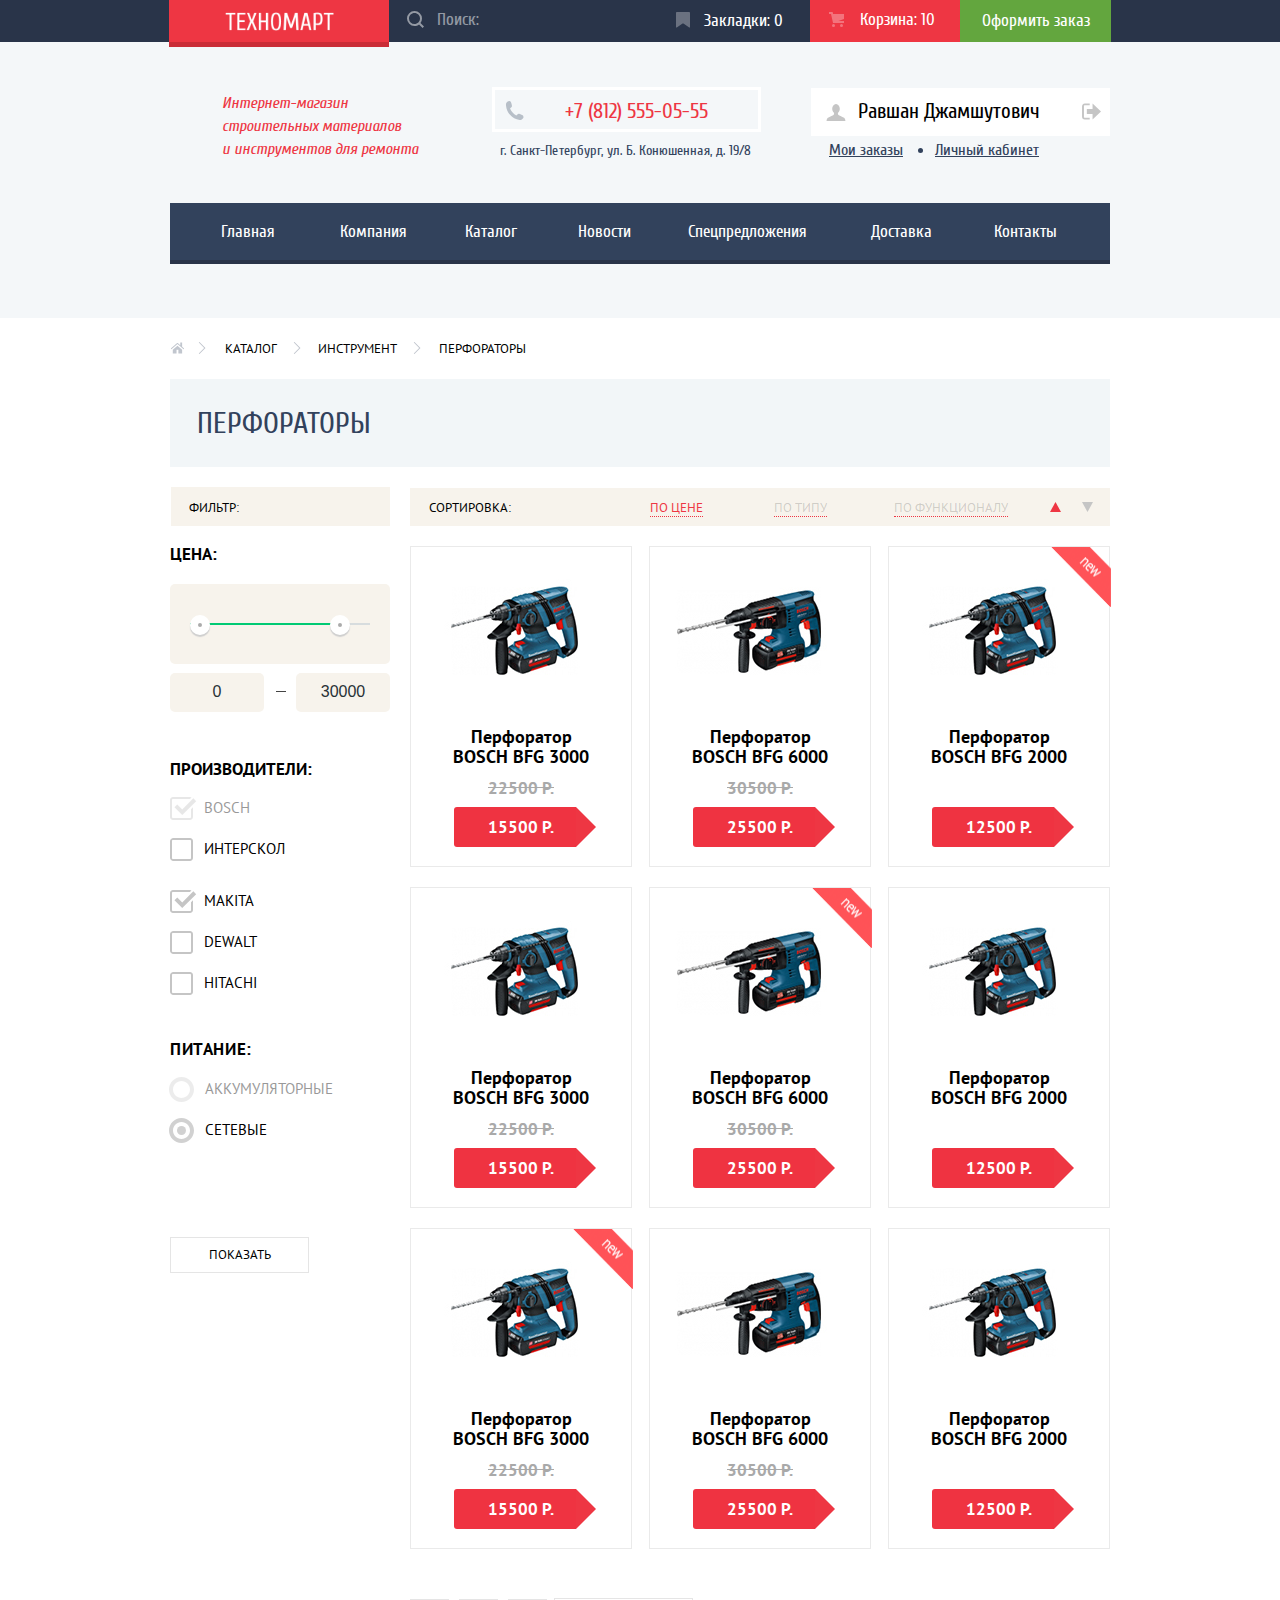
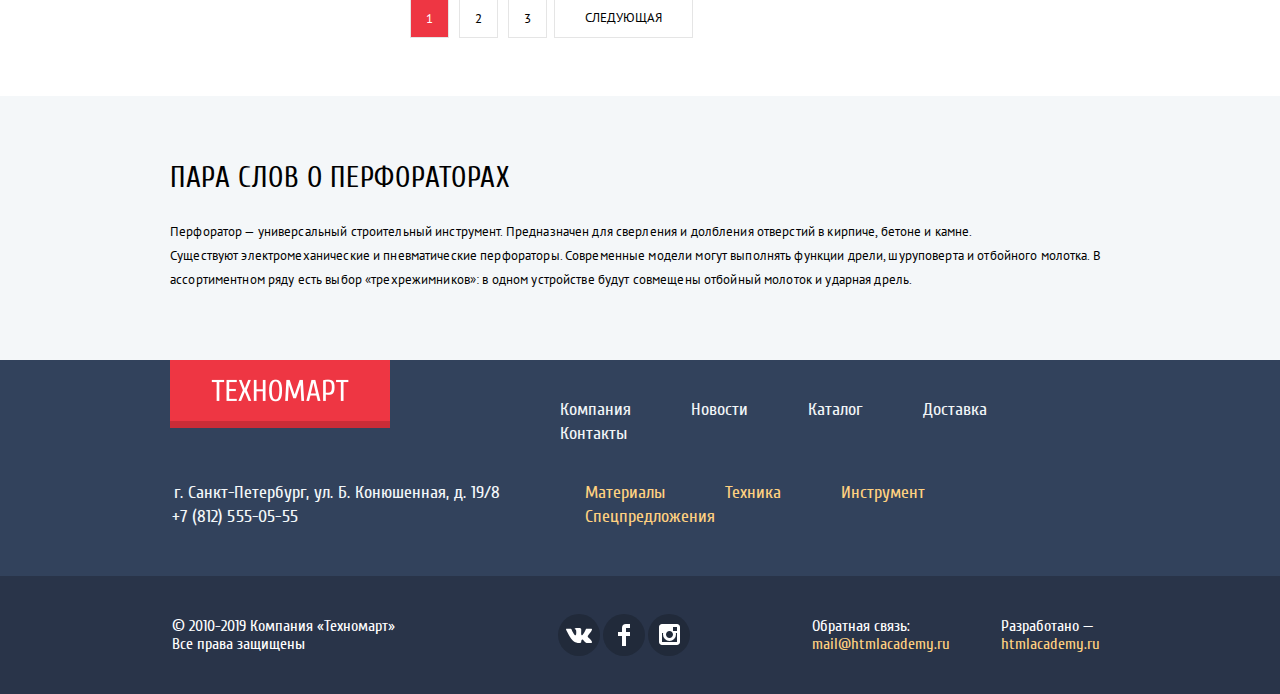
==== commit 3b1333e3: "Правка кода, подготовка к 2 защите." ====
--- a/catalog.html
+++ b/catalog.html
@@ -5,7 +5,7 @@
   <meta charset="utf-8">
   <title>HTML Academy: Техномарт</title>
   <link rel="stylesheet" href="css/normalize.css">
-  <link rel="stylesheet" href="css/style.css">
+  <link rel="stylesheet" href="css/style.min.css">
 </head>
 
 <body>
@@ -155,12 +155,12 @@
               <ul class="power-supply-list">
                 <li class="charge radio_btn">
                   <input id="charge-device" class="radio-charge visually-hidden" type="radio" name="type-supply"
-                    value="charge" checked>
+                    value="charge" disabled>
                   <label for="charge-device" class="type-device">Аккумуляторные</label>
                 </li>
                 <li class="network radio_btn">
                   <input id="network-device" class="radio-network visually-hidden" type="radio" name="type-supply"
-                    value="network">
+                    value="network" checked>
                   <label for="network-device" class="type-device">Сетевые</label>
                 </li>
               </ul>
@@ -397,7 +397,7 @@
   </div>
 </div>
   <!--<p>Репозиторий создан для обучения на профессиональном онлайн‑курсе «<a href="https://htmlacademy.ru/intensive/htmlcss">HTML и CSS, уровень 1</a>».</p>-->
-  <script src="js/script.js"></script>
+  <script src="js/script.min.js"></script>
 </body>
 
 </html>
--- a/css/style.min.css
+++ b/css/style.min.css
@@ -0,0 +1 @@
+@font-face{font-family:"Cuprum";font-style:normal;font-weight:400;src:url("../fonts/cuprum/cuprum-v11-latin_cyrillic-regular.woff2")format("woff2"),url("../fonts/cuprum/cuprum-v11-latin_cyrillic-regular.woff")format("woff")}@font-face{font-family:"Cuprum";font-style:italic;font-weight:400;src:url("../fonts/cuprum/cuprum-v11-latin_cyrillic-italic.woff2")format("woff2"),url("../fonts/cuprum/cuprum-v11-latin_cyrillic-italic.woff")format("woff")}@font-face{font-family:"Cuprum";font-style:normal;font-weight:700;src:url("../fonts/cuprum/cuprum-v11-latin_cyrillic-700.woff2")format("woff2"),url("../fonts/cuprum/cuprum-v11-latin_cyrillic-700.woff")format("woff")}@font-face{font-family:"PT Sans";font-style:normal;font-weight:400;src:url("../fonts/pt-sans/pt-sans-v11-latin_cyrillic-regular.woff2")format("woff2"),url("../fonts/pt-sans/pt-sans-v11-latin_cyrillic-regular.woff")format("woff")}@font-face{font-family:"PT Sans";font-style:italic;font-weight:400;src:url("../fonts/pt-sans/pt-sans-v11-latin_cyrillic-italic.woff2")format("woff2"),url("../fonts/pt-sans/pt-sans-v11-latin_cyrillic-italic.woff")format("woff")}@font-face{font-family:"PT Sans";font-style:normal;font-weight:700;src:url("../fonts/pt-sans/pt-sans-v11-latin_cyrillic-700.woff2")format("woff2"),url("../fonts/pt-sans/pt-sans-v11-latin_cyrillic-700.woff")format("woff")}*{box-sizing:content-box}body{min-width:960px;font-family:"Cuprum",Arial,sans-serif}.visually-hidden{position:absolute;clip:rect(0 0 0 0);width:1px;height:1px;margin:-1px}.inner-center-container{width:940px;margin:0 auto}.service-about{margin-top:15px}.header-top-flex-container{width:100%;display:-webkit-box;display:-ms-flexbox;display:flex;-webkit-box-orient:vertical;-webkit-box-direction:normal;-ms-flex-direction:column;flex-direction:column;-webkit-box-align:center;-ms-flex-align:center;align-items:center;background-color:#293449}.header-middle-flex-container{width:100%;min-height:276px;display:-webkit-box;display:-ms-flexbox;display:flex;-webkit-box-orient:vertical;-webkit-box-direction:normal;-ms-flex-direction:column;flex-direction:column;-webkit-box-align:center;-ms-flex-align:center;align-items:center;background-color:#f4f7f9}.header-top-panel{background-color:#f4f7f9}.header-container{display:-webkit-box;display:-ms-flexbox;display:flex;-webkit-box-orient:horizontal;-webkit-box-direction:normal;-ms-flex-direction:row;flex-direction:row;-webkit-box-align:center;-ms-flex-align:center;align-items:center;-ms-flex-line-pack:stretch;align-content:stretch;min-width:940px;min-height:42px;background-color:#293449}.header-logo{vertical-align:middle;text-align:center;width:220px;padding:10px 0 7px 0;background-color:#ee3643;box-shadow:#ca2c37 0 5px 0 0}.header-logo:hover{background-color:#ca2c37;box-shadow:#9a212a 0 5px 0 0}.header-logo:active{background-color:#ba2732;box-shadow:#8e1e26 0 5px 0 0}.logo-texnomart{padding:2px 0 0 0}.inp-form-search{border:0;font-size:17px;line-height:1.06;color:#fff;width:222px;min-height:22px;padding:8px 0 11px 48px;vertical-align:baseline;background:url("../img/icon-svg/icon-search.svg")7% 44%;background-color:#293449;background-repeat:no-repeat;opacity:0.5;-ms-filter:"progid:DXImageTransform.Microsoft.Alpha(Opacity=50)";color:#293449;margin:0 0 0 0}input[type="search"]::-moz-placeholder{color:#fff}input[type="search"]::-webkit-input-placeholder{color:#fff}input[type="search"]:-ms-input-placeholder{color:#fff}input[type="search"]::-ms-input-placeholder{color:#fff}input[type="search"]::-webkit-input-placeholder{color:#fff}input[type="search"]::-moz-placeholder{color:#fff}input[type="search"]:-ms-input-placeholder{color:#fff}input[type="search"]::placeholder{color:#fff}.inp-form-search:hover{opacity:1;-ms-filter:"progid:DXImageTransform.Microsoft.Alpha(Opacity=100)";background:url("../img/icon-svg/icon-search.svg")7% 44%;background-color:#212a3a;background-repeat:no-repeat;color:#212a3a}.inp-form-search:focus{opacity:1;-ms-filter:"progid:DXImageTransform.Microsoft.Alpha(Opacity=100)";background:url("../img/icon-svg/icon-red-search.svg")7% 50%;background-repeat:no-repeat;background-color:#fff}.inp-form-search input[type=text]:active +label{color:#fff}.inp-form-search input[type=text]:focus+label{display:none}.label-search{position:relative}.label-search:hover:before{fill:#fff;opacity:1;-ms-filter:"progid:DXImageTransform.Microsoft.Alpha(Opacity=100)"}.header-cart-index{position:relative;font-size:17px;line-height:1.06;background-color:#293449;color:#fff;text-decoration:none;padding:12px 29.89px 12px 50px;text-align:center}.header-cart{position:relative;font-size:17px;line-height:1.06;color:#fff;text-decoration:none;padding:11px 25.12px 13px 50px;text-align:center}.header-order{position:relative;font-size:17px;line-height:1.06;color:#fff;text-decoration:none;text-align:center;padding:12px 20.2px 12px 22px}.header-bookmark{position:relative;font-size:17px;line-height:1.06;color:#fff;text-decoration:none;text-align:center;padding:12px 26.97px 12px 45px}.header-bookmark:before{content:"";position:absolute;display:block;background-image:url("../img/icon-svg/icon-bookmark.svg");background-repeat:no-repeat;background-size:14px 16px;width:14px;height:16px;top:12px;left:17px;opacity:0.3;-ms-filter:"progid:DXImageTransform.Microsoft.Alpha(Opacity=30)"}.header-bookmark:hover:before{fill:#fff;opacity:1;-ms-filter:"progid:DXImageTransform.Microsoft.Alpha(Opacity=100)"}.header-bookmark:active:before{fill:#fff;opacity:0.5;-ms-filter:"progid:DXImageTransform.Microsoft.Alpha(Opacity=50)"}.header-cart-index:before,.header-cart:before{content:"";position:absolute;display:block;background-image:url("../img/icon-svg/icon-cart.svg");background-repeat:no-repeat;background-size:15px 15px;width:15px;height:15px;top:12px;left:19px;opacity:0.3;-ms-filter:"progid:DXImageTransform.Microsoft.Alpha(Opacity=30)"}.header-cart-index:hover:before{fill:#fff;opacity:1;-ms-filter:"progid:DXImageTransform.Microsoft.Alpha(Opacity=100)"}.header-cart:active:before{fill:#fff;opacity:0.5;-ms-filter:"progid:DXImageTransform.Microsoft.Alpha(Opacity=50)"}.header-bookmark:hover,.header-cart-index:hover{background-color:#212a3a}.header-bookmark:active,.header-cart-index:active{background-color:#161d29}.header-order{background-color:#63a63e}.header-order:hover{background-color:#5fbb2d}.header-order:active{background-color:#518534}.header-middle-panel{display:-webkit-box;display:-ms-flexbox;display:flex;-ms-flex-wrap:wrap;flex-wrap:wrap;-webkit-box-pack:justify;-ms-flex-pack:justify;justify-content:space-between;-webkit-box-align:center;-ms-flex-align:center;align-items:center;max-width:940px;margin-top:42px;background-color:#f4f7f9}.header-store-about{width:218px;font-size:16px;font-style:italic;font-weight:500;line-height:1.44;color:#ee3643;margin:6px -31px 0 52px}.header-middle-contact{position:relative;text-align:center;max-width:300px;margin:16px -28px 0 0}.header-contact-telephone{position:relative;font-size:21px;line-height:1;color:#ee3643;text-decoration:none;border:solid 3px #fff;padding:9px 50px 6px 70px}.header-contact-telephone:before{content:"";display:block;position:absolute;background-image:url("../img/icon-svg/icon-phone.svg");background-repeat:no-repeat;background-size:19px 19px;width:19px;height:19px;top:11px;left:10px}.header-contact-address{font-size:14px;letter-spacing:0.04px;line-height:1.71;margin:16px 2px 0 0;text-align:center;color:#32425c}.header-middle-user{display:-webkit-box;display:-ms-flexbox;display:flex;-ms-flex-wrap:wrap;flex-wrap:wrap;-webkit-box-orient:horizontal;-webkit-box-direction:normal;-ms-flex-direction:row;flex-direction:row;max-width:350px;margin:-27px -5px 0 0}.header-user-login{position:relative;font-size:21px;line-height:1;color:#000;text-decoration:none;padding:14px 28px 11px 45px;margin:0 0 0 16px;background-color:#fff}.header-user-registration{padding:14px 27px 11px 24px;margin:0 0 0 8px;font-size:21px;line-height:1;color:#000;text-decoration:none;background-color:#fff}.header-user-login:hover:before{content:url("../img/icon-svg/icon-login-hover.svg")}.header-user-login:active:before{content:url("../img/icon-svg/icon-login-active.svg")}.header-user-login:before{content:"";position:absolute;display:block;background-image:url("../img/icon-svg/icon-login.svg");background-repeat:no-repeat;background-size:20px 17px;width:20px;height:17px;top:16px;left:13px}.header-user-login:hover,.header-user-registration:hover{color:#ee3643}.header-user-login:active,.header-user-registration:active{color:rgba(0,0,0,0.3)}.header-ul-panel-links{padding:18px 31px;font-size:17px;line-height:1;color:#fff;text-decoration:none}.header-ul-panel{display:-webkit-box;display:-ms-flexbox;display:flex;-webkit-box-orient:horizontal;-webkit-box-direction:normal;-ms-flex-direction:row;flex-direction:row;-webkit-box-pack:center;-ms-flex-pack:center;justify-content:center;-ms-flex-wrap:wrap;flex-wrap:wrap;list-style-type:none;margin-left:0;padding-left:0}.header-ul-panel{margin:0 0 0 0;padding:1px 0 0 0;background-color:#32425c;border-bottom:4px solid #293449}.header-ul-panel-li{padding:19px 0}.header-ul-panel-li:hover{background-color:#293449}.header-ul-panel-li:active{background-color:#1d2739}.header-ul-panel-links:active{color:rgba(255,255,255,0.5)}.header-nav-panel{margin-top:40px;width:100%}.home-link{padding:18px 31px 18px 28px}.company-link{padding:18px 31px 18px 34px}.catalog-link{padding:18px 31px 18px 27px}.news-link{padding:18px 31px 18px 30px}.special-offers-link{padding:18px 39px 18px 26px}.delivery-link{padding:18px 31px 18px 25px}.contact-link{padding:18px 31px 18px 31px}.features-blocks-size{width:300px;min-height:123px}.features{width:940px;margin-top:61px;display:-webkit-box;display:-ms-flexbox;display:flex;-ms-flex-wrap:wrap;flex-wrap:wrap;-webkit-box-pack:justify;-ms-flex-pack:justify;justify-content:space-between;background-color:#fff}.features-united-container{display:-webkit-box;display:-ms-flexbox;display:flex;-webkit-box-orient:vertical;-webkit-box-direction:normal;-ms-flex-direction:column;flex-direction:column;margin:20px 0 0 20px}.inner-center-container{display:-webkit-box;display:-ms-flexbox;display:flex;-ms-flex-wrap:wrap;flex-wrap:wrap}.features-materials{position:relative;background-color:#ffbf47;background-image:url("../img/icon-svg/material.svg");background-repeat:no-repeat;background-position:213px center}.features-tool{background-color:#3bbce3;background-image:url("../img/icon-svg/instrument.svg");background-repeat:no-repeat;background-position:197px center}.features-technics{background-color:#dc91d8;background-image:url("../img/icon-svg/technics.svg");background-repeat:no-repeat;background-position:191px center}.features-discount{background-color:#8ed78f;background-image:url("../img/icon-svg/discount.svg");background-repeat:no-repeat;background-position:197px center}.features-delivery{background-color:#ffc047;background-image:url("../img/icon-svg/delivery.svg");background-repeat:no-repeat;background-position:191px center;margin-top:20px}.features-title-position{position:absolute;top:50px;left:24px}.features-title{font-size:24px;font-weight:700;line-height:1.25;color:#fff;margin:20px 0 22px 22px}.features-subtitle{font-size:14px;line-height:1.29;margin-left:28px;padding:8px 21px 8px 21px;border-radius:3px;background-color:rgba(0,0,0,.1);text-align:center;color:#fff;text-decoration:none;text-transform:uppercase}.materials-subtitle{padding:11px 24px 11px 24px;margin-left:25px}.tool-subtitle{margin-left:25px;padding:11px 27px 11px 27px}.technics-subtitle{margin-left:23px;padding:11px 31px 11px 30px}.discount-subtitle{margin-left:22px;padding:11px 23px 11px 23px}.deliveryd-subtitle{padding:11px 37px 11px 37px;margin-left:23px}.features-subtitle:hover{background-color:rgba(0,0,0,.2)}.features-subtitle:active{background-color:rgba(0,0,0,.3)}.features-slider{width:620px;position:relative;margin-top:20px}.features-title-slide{width:215px;margin-top:11px;line-height:1.33;font-size:18px;color:#fff}.slider-button{position:absolute;background-color:#ee3643;text-transform:uppercase;text-decoration:none;color:#fff;left:25px;bottom:22px;border-radius:3px;font-size:14px;line-height:1.29;padding:10px 46px 10px 50px}.slider-button:hover{background-color:#ca2c37}.slider-button:active{background-color:#ba2732}.main-top-flex-container{display:-webkit-box;display:-ms-flexbox;display:flex;-webkit-box-pack:center;-ms-flex-pack:center;justify-content:center}.popular-products{margin-top:51px}.all-header-popular{display:-webkit-box;display:-ms-flexbox;display:flex;-webkit-box-pack:justify;-ms-flex-pack:justify;justify-content:space-between;-webkit-box-align:center;-ms-flex-align:center;align-items:center;-ms-flex-wrap:wrap;flex-wrap:wrap;background-color:#f9f5f0;width:100%}.popular-title{margin:31px 0 31px 28px;font-size:30px;font-weight:500;line-height:1;text-transform:uppercase;color:#32425c}.popular-subtitle,.popular-subtitle-products{background-color:#ee3643;color:#fff;font-size:14px;line-height:1.29;text-transform:uppercase;text-decoration:none;text-align:center;padding:10px 0 10px 0;margin:0 24px 0 0;width:253px;border-radius:3px}.popular-subtitle-products{padding:10px 0 10px 1px;margin:-2px 23px 0 0}.popular-subtitle:hover,.popular-subtitle-products:hover{background-color:#ca2c37}.popular-subtitle:active,.popular-subtitle-products:active{background-color:#ba2732}.popular-catalog-products{display:-webkit-box;display:-ms-flexbox;display:flex;-webkit-box-pack:start;-ms-flex-pack:start;justify-content:flex-start;-ms-flex-wrap:wrap;flex-wrap:wrap;list-style-type:none;width:100%;margin-left:0;margin-top:18px;margin-bottom:0;padding-left:0}.popular-catalog-products-li{margin:0 17px 0 0}.popular-catalog-products-li:nth-child(4),.popular-catalog-products-li:nth-child(7){margin:0 0 0 0}.popular-catalog-products-li{position:relative;display:-webkit-box;display:-ms-flexbox;display:flex;-webkit-box-orient:vertical;-webkit-box-direction:normal;-ms-flex-direction:column;flex-direction:column;-webkit-box-align:center;-ms-flex-align:center;align-items:center;width:220px;border:solid 1px #eaeaea;background-color:#fff}.popular-catalog-products-li:hover{box-shadow:0 10px 25px 0 rgba(41,52,73,0.5)}.catalog-product-outdate-del{font-family:"PT Sans",Arial,sans-serif;font-size:17px;font-weight:700;line-height:1.06;text-align:center;color:#a9a9a9;margin-bottom:10px}.popular-catalog-products-li .catalog-product-price:after{content:"";position:absolute;top:0;right:-28px;width:0;height:0;border:20px solid #fff;border-left-color:#ee3643}.catalog-popup-buy,.catalog-popup-bookmark{display:block;width:129px;margin:0 auto;margin-bottom:7px;padding:7px 0;background-color:#63a63e;border:3px solid #63a63e;border-bottom-color:#367315;border-radius:3px;color:white;font-size:14px;font-weight:400;line-height:18px;text-decoration:none;text-transform:uppercase}.catalog-popup-bookmark{color:#32425c;background:white;border-bottom-color:#63a63e}.catalog-popup-bookmark:hover,.catalog-popup-bookmark:hover{border:solid 3px #32425c}.catalog-popup-bookmark:active,.catalog-popup-bookmark:active{border:solid 3px #32425c;opacity:0.3;-ms-filter:"progid:DXImageTransform.Microsoft.Alpha(Opacity=30)"}.catalog-popup-buy:hover,.catalog-popup-buy:hover{background-color:#5fbb2d;border:3px solid #5fbb2d;border-bottom-color:#367315}.catalog-popup-buy:active,.catalog-popup-buy:active{background-color:#518534;border:3px solid #518534;border-bottom-color:#518534}.popular-catalog-products-li .catalog-popup{display:none}.popular-catalog-products-li:hover .catalog-popup{display:block}.catalog-popup-buy{font-family:"Cuprum",Arial,sans-serif;background-color:#63a63e;color:#fff;font-size:14px;line-height:1.29;text-align:center;text-decoration:none;text-transform:uppercase;position:relative}.catalog-popup-buy:before{content:"";display:inline-block;vertical-align:middle;position:relative;background-image:url("../img/icon-svg/cart-icon.svg");background-repeat:no-repeat;background-size:15px 15px;width:15px;height:15px;padding:0 0 0 0;margin:0 0 0 0;top:-1px;left:-21px;opacity:0.3;-ms-filter:"progid:DXImageTransform.Microsoft.Alpha(Opacity=30)"}.catalog-popup-buy:hover:before{opacity:1;-ms-filter:"progid:DXImageTransform.Microsoft.Alpha(Opacity=100)"}.catalog-popup-bookmark{font-family:"Cuprum",Arial,sans-serif;font-size:14px;line-height:1.29;text-align:center;color:#32425c;border:solid 3px #63a63e;text-decoration:none;text-transform:uppercase}.popular-brands{margin-top:20px;background-color:#fff}.brand{display:-webkit-box;display:-ms-flexbox;display:flex;-webkit-box-pack:center;-ms-flex-pack:center;justify-content:center;-webkit-box-align:center;-ms-flex-align:center;align-items:center;width:220px;min-height:145px;border:solid 1px #eaeaea;margin-top:20px}.brand:hover{box-shadow:0 10px 25px rgba(41,52,73,.5);border-color:transparent}.brand:active{opacity:0.3;-ms-filter:"progid:DXImageTransform.Microsoft.Alpha(Opacity=30)"}.brand-list{margin:-2px 0 0 0;display:-webkit-box;display:-ms-flexbox;display:flex;-ms-flex-wrap:wrap;flex-wrap:wrap;-webkit-box-pack:justify;-ms-flex-pack:justify;justify-content:flex-start}.brand{margin-right:17px}.brand:nth-child(4n){margin-right:0}.logo-makita,.logo-bosch{margin:-4px 0 0 0}.logo-makita,.logo-dewalt{margin:-7px 0 0 0}.logo-interskol{margin:-18px 0 0 0}.logo-hitachi{margin:-5px 0 0 1px}.logo-lg{margin:-8px 0 0 0}.logo-aeg{margin:-9px 0 0 0}.logo-metabo{margin:-14px -6px 0 0}.services-title{text-transform:uppercase;font-weight:500;font-size:30px;line-height:1;margin:45px 0 26px 0;color:#000}.services-info{font-family:"PT Sans",Arial,sans-serif;font-size:13px;line-height:1.85;letter-spacing:0.07px;color:#000;margin:0}.advantage-details-delivery-title{padding:32px 0 0 80px;margin-bottom:25px}.advantage-details-delivery-info{margin:0 0 0 0;padding:0 0 0 80px}.advantage-details-delivery-title,.advantage-details-credit-title,.advantage-details-warranty-title{text-transform:uppercase;font-size:36px;font-weight:400;letter-spacing:0.5px;line-height:1;color:#32425c}.advantage-details-delivery-info,.advantage-details-credit-info,.advantage-details-warranty-info,.advantage-detail-delivery-info{font-family:"PT Sans",Arial,sans-serif;font-size:13px;line-height:1.85;letter-spacing:0.05px;width:285px;color:#000}.advantage-details-warranty-title{padding:67px 0 0 79px;margin:0 0 0 0;letter-spacing:0.5px}.advantage-details-warranty-info{width:380px;margin:24px 0 0 0;padding:1px 0 70px 78px}.advantage-details-credit-title{padding:68px 0 0 77px;margin:0 0 0 0}.advantage-details-credit-info{padding:0 0 0 79px;margin:25px 0 0 0}.credit-details-btn{display:inline-block;background-color:#ff5357;font-family:"Cuprum",Arial,sans-serif;text-transform:uppercase;color:#fff;font-size:14px;line-height:1.29;text-align:center;margin:26px 0 20px 78px;border:none;border-radius:3px;cursor:pointer;width:183px;min-height:37px}.credit-details-btn:hover{background-color:#ca2c37}.credit-details-btn:active{background-color:#ba2732}.service{position:relative;margin-top:85px;background-color:#f4f7f9}.btn-controls-next-prev{position:absolute;z-index:2;display:-webkit-box;display:-ms-flexbox;display:flex;-webkit-box-pack:justify;-ms-flex-pack:justify;justify-content:space-between;width:100%;top:114px}.btn-next:before{position:absolute;display:block;cursor:pointer;content:"";background-image:url("../img/icon-svg/icon-left.svg");background-size:22px 40px;width:22px;height:40px;z-index:2;left:25px}.btn-prev:before{position:absolute;display:block;cursor:pointer;content:"";background-image:url("../img/icon-svg/icon-right.svg");background-size:22px 40px;width:22px;height:40px;z-index:2;top:0;right:20px}.btn-next:hover:before{background-image:url("../img/icon-svg/icon-left-hover.svg")}.btn-prev:hover:before{background-image:url("../img/icon-svg/icon-right-hover.svg")}.slider{position:relative}.slider input[type="radio"]{display:none}.slider-inner{overflow:hidden}.slider-slides{width:300%;height:266px;-webkit-transition:-webkit-transform 0.8s ease;transition:-webkit-transform 0.8s ease;transition:transform 0.8s ease;transition:transform 0.8s ease,-webkit-transform 0.8s ease}.slider-slides .slide{display:-webkit-inline-box;display:-ms-inline-flexbox;display:inline-flex;width:620px;height:266px}.slider-text{position:absolute}.features-slider-title{text-transform:uppercase;position:absolute;font-size:36px;font-weight:700;line-height:1;margin:22px 0 0 24px;color:#fff}.slider-controls-btn{position:absolute;width:100%;bottom:30px;text-align:center}.slider-controls-btn label{display:inline-block;vertical-align:middle;margin:0 3px;width:4px;height:4px;border:4px solid white;border-radius:50%;background-color:#ccc;box-shadow:0 0 2px rgba(0,0,0,0.8);cursor:pointer;-webkit-transition:background-color 0.2s;transition:background-color 0.2s}#btn-1:checked~.slider-controls-btn label[for="btn-1"],#btn-2:checked~.slider-controls-btn label[for="btn-2"]{background-color:red}#btn-1:checked~.slider-inner .slider-slides{-webkit-transform:translate(0);transform:translate(0)}#btn-2:checked~.slider-inner .slider-slides{-webkit-transform:translate(-620px);transform:translate(-620px)}.block-center{width:940px;height:500px;background-color:cadetblue;margin:0 auto;display:-webkit-box;display:-ms-flexbox;display:flex;-webkit-box-pack:center;-ms-flex-pack:center;justify-content:center}input[type="checkbox"].visually-hidden,input[type="radio"].visually-hidden{position:absolute;width:1px;height:1px;margin:-1px;border:0;padding:0;white-space:nowrap;-webkit-clip-path:inset(100%);clip-path:inset(100%);clip:rect(0 0 0 0);overflow:hidden}.radio-charge:focus~label,.radio-network:focus~label{outline:1px solid rgb(59,153,252)}.tab-services{display:-webkit-box;display:-ms-flexbox;display:flex;min-height:330px}#btn-3:hover~.service-controls label[for="btn-3"],#btn-4:hover~.service-controls label[for="btn-4"],#btn-5:hover~.service-controls label[for="btn-5"],#btn-3:focus~.service-controls label[for="btn-3"],#btn-4:focus~.service-controls label[for="btn-4"],#btn-5:focus~.service-controls label[for="btn-5"]{box-shadow:0 1px 0 0 #293449,inset 0 1px 0 0 #405069;background-color:#293449}#btn-3:checked~.service-controls label[for="btn-3"],#btn-4:checked~.service-controls label[for="btn-4"],#btn-5:checked~.service-controls label[for="btn-5"]{color:#000;box-shadow:0 1px 0 0 #ffffff,inset 0 1px 0 0 #ffffff;background-color:#fff}.service-controls label{display:block;box-shadow:0 1px 0 0 #293449,inset 0 1px 0 0 #405069;cursor:pointer;text-align:left;width:210px;padding:16.1px 10px 16.1px 20px;font-family:"Cuprum",Arial,sans-serif;font-size:21px;font-weight:700;line-height:1.43;color:#fff;border:none;background-color:#32425c}.service-controls{display:block;position:relative;min-height:279px;padding-top:68px;padding-bottom:48px}.service-controls:after{content:"";position:absolute;top:14px;right:0;width:10px;height:279px;background-image:url(../img/shadow.png);background-repeat:no-repeat;background-position:0 0}#btn-3:checked~.service-slides .delivery-slide{display:-webkit-box;display:-ms-flexbox;display:flex}#btn-4:checked~.service-slides .guarantee-slide{display:-webkit-box;display:-ms-flexbox;display:flex}#btn-5:checked~.service-slides .credit-slide{display:-webkit-box;display:-ms-flexbox;display:flex}.service-slide{display:none;-webkit-box-orient:vertical;-webkit-box-direction:normal;-ms-flex-direction:column;flex-direction:column;min-width:699px;min-height:330px;padding:0 0 0 0}.delivery-slide{background-image:url(../img/content-images/delivery-image.png);background-repeat:no-repeat;background-position:100% 135%}.guarantee-slide{background-image:url(../img/content-images/warranty-image.png);background-repeat:no-repeat;background-position:100% 150%}.credit-slide{background-image:url(../img/content-images/credit-image.png);background-repeat:no-repeat;background-position:100% 151%}.credit-slide .button{display:-webkit-box;display:-ms-flexbox;display:flex;-webkit-box-pack:center;-ms-flex-pack:center;justify-content:center;-webkit-box-align:center;-ms-flex-align:center;align-items:center;width:195px;height:38px}.company{background-color:#fff}.company-center-container{width:940px;margin-top:50px;margin:0 auto;display:-webkit-box;display:-ms-flexbox;display:flex;-webkit-box-pack:justify;-ms-flex-pack:justify;justify-content:space-between}.company-caption{text-transform:uppercase;font-weight:400;margin:37px 0 26px 0;font-size:30px;line-height:1;color:#000}.company-about,.company-message{text-transform:uppercase;text-decoration:none;text-align:center;font-size:14px;line-height:1.29;color:#fff;background-color:#ee3643;padding:11px 0 9px 0;border-radius:2px}.company-message{display:block;width:300px;margin:34px 0 0 0;padding:11px 0 9px 0;letter-spacing:0.3px;border-radius:3px}.company-about:hover,.company-message:hover{background-color:#ca2c37}.company-about:active,.company-message:active{background-color:#ba2732}.company-contacts-maps{display:block}.company-about{display:block;width:220px;border-radius:3px}.company-info,.company-info-delivery,.company-contacts-info{display:-webkit-box;display:-ms-flexbox;display:flex;-webkit-box-orient:vertical;-webkit-box-direction:normal;-ms-flex-direction:column;flex-direction:column;font-family:"PT sans",Arial,sans-serif;font-size:13px;line-height:1.85;color:#000}.company-contacts-info{width:179px;margin:26px 0 31px 0}.company-info{letter-spacing:0.14px;margin:0 0 23px 0}.company-info-delivery{letter-spacing:0.06px;margin:0 0 22px 0}.company-delivery-firm{font-size:18px;line-height:1.11;letter-spacing:0.1px;color:#000}.company-delivery{list-style-type:none;margin:0 0 37px 0;padding-left:36px;position:relative}.company-delivery-li-second{margin:21px 0 0 0}.company-delivery-li-third{margin:21px 0 0 0}.company-delivery-li-first:before{content:"";width:25px;height:2px;background:#FB565A;position:absolute;left:0;top:10px}.company-delivery-li-second:before{content:"";width:25px;height:2px;background:#FB565A;position:absolute;left:0;top:50px}.company-delivery-li-third:before{content:"";width:25px;height:2px;background:#FB565A;position:absolute;left:0;top:89px}.company-contacts-form{display:none}.company-description{margin:1px 0 86px 0;width:540px}.company-contacts{margin-top:9px;width:300px}.company-contacts-title{text-transform:uppercase;margin:29px 0 0 0;font-weight:400;letter-spacing:0.1px;font-size:30px;line-height:1;color:#000}.footer-contacts-address,.footer-bottom-copyright-text,.footer-bottom-feedback-text,.footer-bottom-design-text{margin:0}.footer-center-container{background-color:#32425c}.footer-logo{display:-webkit-box;display:-ms-flexbox;display:flex;-webkit-box-pack:center;-ms-flex-pack:center;justify-content:center;-webkit-box-align:center;-ms-flex-align:center;align-items:center;position:relative;text-align:center;width:220px;height:61px;background-color:#ee3643;box-shadow:#ca2c37 0 7px 0 0}.footer-logo:hover{background-color:#ca2c37;box-shadow:#b52933 0 7px 0 0}.footer-logo:active{background-color:#ba2732;box-shadow:#9a212a 0 7px 0 0}.footer-top-panel{display:-webkit-box;display:-ms-flexbox;display:flex;-webkit-box-pack:justify;-ms-flex-pack:justify;justify-content:space-between;-ms-flex-wrap:wrap;flex-wrap:wrap;background-color:#32425c;width:940px;margin:0 auto}.footer-inner-panel-li{padding-left:60px}.footer-inner-panel-links{font-size:18px;line-height:1.33;color:#f1f5f7;text-decoration:none}.footer-inner-panel-links:hover{color:#f1f5f7;text-decoration:underline}.footer-inner-panel-links:active{color:rgba(241,245,247,0.5);text-decoration:none}.footer-inner-panel{display:-webkit-box;display:-ms-flexbox;display:flex;-webkit-box-orient:horizontal;-webkit-box-direction:normal;-ms-flex-direction:row;flex-direction:row;-ms-flex-wrap:wrap;flex-wrap:wrap;list-style-type:none;width:613px;margin:38px -3px 0 0;padding-left:0}.footer-middle-panel{display:-webkit-box;display:-ms-flexbox;display:flex;-webkit-box-pack:justify;-ms-flex-pack:justify;justify-content:space-between;-ms-flex-wrap:wrap;flex-wrap:wrap;background-color:#32425c;width:940px;margin:0 auto}.footer-middle-center-container{background-color:#32425c;padding:35px 0 47px 0}.footer-contacts-panel{width:325px;display:-webkit-box;display:-ms-flexbox;display:flex;-webkit-box-orient:vertical;-webkit-box-direction:normal;-ms-flex-direction:column;flex-direction:column;width:325px}.footer-contacts-address{margin-left:4px;width:340px}.footer-contacts-address,.footer-contact-telephone{font-size:18px;line-height:1.33;color:#f3f7f9}.footer-contact-telephone{text-decoration:none;letter-spacing:0.16px;margin-left:2px}.footer-offer-panel-links{font-size:18px;line-height:1.33;color:#ffd180;text-decoration:none;padding-left:60px}.footer-offer-panel-links:hover,.footer-feedback-mail:hover,.footer-mail-design:hover{color:#ffd180;text-decoration:underline}.footer-bottom-feedback{display:-webkit-box;display:-ms-flexbox;display:flex;-ms-flex-wrap:wrap;flex-wrap:wrap;-webkit-box-orient:vertical;-webkit-box-direction:normal;-ms-flex-direction:column;flex-direction:column;width:136px;margin:2px 0 0 65px}.footer-bottom-design{display:-webkit-box;display:-ms-flexbox;display:flex;-ms-flex-wrap:wrap;flex-wrap:wrap;-webkit-box-orient:vertical;-webkit-box-direction:normal;-ms-flex-direction:column;flex-direction:column;width:97px;margin:2px 12px 0 0}.footer-bottom-feedback a:active,.footer-bottom-design a:active{color:#ee3643;text-decoration:underline}.footer-offer-panel-links:active{color:rgba(255,209,128,0.5);text-decoration:none}.footer-offer-panel{display:-webkit-box;display:-ms-flexbox;display:flex;-webkit-box-orient:horizontal;-webkit-box-direction:normal;-ms-flex-direction:row;flex-direction:row;-ms-flex-wrap:wrap;flex-wrap:wrap;list-style-type:none;padding-left:0;width:588px;margin:0 -3px 0 15px}.footer-bottom-center-container{background:#293449;padding:39px 0 35px 0}.footer-bottom-panel{display:-webkit-box;display:-ms-flexbox;display:flex;-webkit-box-orient:horizontal;-webkit-box-direction:normal;-ms-flex-direction:row;flex-direction:row;-webkit-box-pack:justify;-ms-flex-pack:justify;justify-content:space-between;-ms-flex-wrap:wrap;flex-wrap:wrap;background-color:#293449;width:940px;margin:0 auto}.footer-bottom-copyright-text{font-size:16px;line-height:1.13;color:#fff}.footer-bottom-panel-inner{display:-webkit-box;display:-ms-flexbox;display:flex;-ms-flex-wrap:wrap;flex-wrap:wrap;-webkit-box-orient:vertical;-webkit-box-direction:normal;-ms-flex-direction:column;flex-direction:column;width:225px;margin:2px 0 0 2px}.footer-bottom-social{display:-webkit-box;display:-ms-flexbox;display:flex;-webkit-box-pack:justify;-ms-flex-pack:justify;justify-content:flex-start;-ms-flex-wrap:wrap;flex-wrap:wrap;list-style-type:none;width:135px;margin:-1px 0 0 108px;padding:0}.footer-bottom-social-li{margin-right:3px;margin-bottom:3px}.footer-social{position:relative;display:inline-block;vertical-align:middle;width:42px;height:42px;border-radius:50%;background-color:#212a3a;text-align:center}.footer-social:hover{background-color:#ee3643}.footer-social-vk:before{content:"";position:absolute;display:block;background-image:url("../img/icon-svg/icon-vk.svg");background-repeat:no-repeat;background-size:26px 15px;width:26px;height:15px;top:14px;left:8px}.footer-social-fb:before{content:"";position:absolute;display:block;background-image:url("../img/icon-svg/icon-fb.svg");background-repeat:no-repeat;background-size:12px 22px;width:12px;height:22px;top:10px;left:15px}.footer-social-inst:before{content:"";position:absolute;display:block;background-image:url("../img/icon-svg/icon-insta.svg");background-repeat:no-repeat;background-size:21px 21px;width:21px;height:21px;top:10px;left:11px}.footer-bottom-feedback-text,.footer-bottom-design-text{font-size:16px;line-height:1.13;color:#fff}.footer-feedback-mail,.footer-mail-design{font-size:16px;line-height:1.13;color:#ffd180;text-decoration:none}.feedback-container{position:fixed;display:none;margin:0 auto;padding-top:48px;width:620px;background-color:#fff;font-size:18px;line-height:1;color:#000;border-top:solid 7px #ee3643;box-shadow:0 10px 25px rgba(41,52,73,.5);top:50%;left:50%;margin-top:-250px;margin-left:-300px;z-index:5000}.feedback-close{position:absolute;right:30px;top:10px}.feedback-close:before{position:absolute;display:block;content:"";background-image:url("../img/icon-svg/form-close.svg");background-size:21px 21px;background-repeat:no-repeat;width:21px;height:21px}.feedback-inner-center-container{display:-webkit-box;display:-ms-flexbox;display:flex;-ms-flex-wrap:wrap;flex-wrap:wrap;-webkit-box-pack:center;-ms-flex-pack:center;justify-content:center;background-color:#fff;margin:0 auto;width:460px}.feedback-user-block{display:-webkit-box;display:-ms-flexbox;display:flex;-ms-flex-wrap:wrap;flex-wrap:wrap;-webkit-box-pack:justify;-ms-flex-pack:justify;justify-content:space-between}.feedback-block-user-name,.feedback-block-user-mail{width:220px;margin:0 0 21px 0}.feedback-data{display:block;margin:0 0 9px 0}.feedback-text-message{display:block;margin:0 0 9px 0}.feedback-login-data,.feedback-email-data{width:202px;padding-top:9.5px;padding-bottom:7.5px;padding-left:14px;border:2px solid #d7dcde;border-radius:5px}.feedback-message-data-textarea{width:440px;height:98.5px;padding-top:9.5px;padding-left:14px;margin-bottom:30px;border:2px solid #d7dcde;border-radius:5px;overflow:auto;resize:none}.feedback-button{display:-webkit-box;display:-ms-flexbox;display:flex;-webkit-box-pack:center;-ms-flex-pack:center;justify-content:center;background-color:#f1f1f1;padding-top:37px;padding-bottom:37px}.feedback-btn-submit{background-color:#ee3643;padding:10px 0;border-style:none;border-radius:5px;width:460px;text-transform:uppercase;font-size:14px;line-height:1.29;color:#fff}.feedback-btn-submit:hover{background-color:#ca2c37}.feedback-btn-submit:active{background-color:#ba2732}.map-popap{display:none;position:fixed;margin:0 auto;top:50%;left:50%;width:940px;height:446px;margin-left:-470px;margin-top:-230px;z-index:100;background-image:url("../img/content-images/map-popup.png");background-repeat:no-repeat;background-size:940px 446px;background-position:15px -15px}.iframe-map-yandex{width:940px;min-height:466px}.close-map{position:absolute;right:0}.close-map:before{position:absolute;display:block;content:"";background-image:url("../img/icon-svg/form-close.svg");background-size:21px 21px;background-repeat:no-repeat;width:21px;height:21px;right:9px;top:9px}.iframe-map-yandex{border:none}.product-add-popap{display:none;position:fixed;top:50%;left:50%;margin-top:-200px;margin-left:-300px;width:620px;padding-top:64px;border-top:solid 7px #ee3643;background-color:#fff;box-shadow:0 20px 40px 0 rgba(41,52,73,0.75);z-index:100}.product-close{position:absolute;top:0;right:0}.product-close:before{position:absolute;display:block;content:"";background-image:url("../img/icon-svg/form-close.svg");background-repeat:no-repeat;background-size:21px 21px;width:21px;height:21px;right:9px;top:9px}.product-inner-popap{font-family:"Cuprum",Arial,sans-serif;display:inline-block;vertical-align:middle;margin:0 0 69px 180px;font-weight:400;font-size:30px;line-height:1;text-align:center;color:#000}.product-inner-popap:before{position:absolute;display:block;content:"";background-image:url("../img/icon-svg/modal-check.svg");background-repeat:no-repeat;background-size:66px 66px;width:66px;height:66px;top:48px;left:81px}.product-add-btn{display:-webkit-box;display:-ms-flexbox;display:flex;-webkit-box-pack:center;-ms-flex-pack:center;justify-content:center;padding-top:37px;padding-bottom:37px;background-color:#f1f1f1}.product-order-btn,.product-cancel-btn{font-family:"Cuprum",Arial,sans-serif;text-transform:uppercase;border:none;font-size:14px;line-height:1.29;color:#fff;width:220px;padding:12px 0 9px 0;border-radius:5px;outline:none;background-color:#ee3643}.product-order-btn{display:inline-block;vertical-align:middle;border:none;padding:0 0 0 0;margin:0 20px 0 0}.product-cancel-btn{text-decoration:none;display:block;width:220px;text-align:center}.product-order-btn:hover,.product-cancel-btn:hover{background-color:#ca2c37}.product-order-btn:active,.product-cancel-btn:active{background-color:#ba2732}.show-block{display:block;-webkit-animation:bounce 0.6s;animation:bounce 0.6s}.show-block,.service-details-active{display:block}@-webkit-keyframes bounce{0%{-webkit-transform:translateY(-2000px);transform:translateY(-2000px)}70%{-webkit-transform:translateY(30px);transform:translateY(30px)}90%{-webkit-transform:translateY(-10px);transform:translateY(-10px)}100%{-webkit-transform:translateY(0);transform:translateY(0)}}@keyframes bounce{0%{-webkit-transform:translateY(-2000px);transform:translateY(-2000px)}70%{-webkit-transform:translateY(30px);transform:translateY(30px)}90%{-webkit-transform:translateY(-10px);transform:translateY(-10px)}100%{-webkit-transform:translateY(0);transform:translateY(0)}}@-webkit-keyframes shake{0%,100%{-webkit-transform:translateX(0);transform:translateX(0)}10%,30%,50%,70%,90%{-webkit-transform:translateX(-10px);transform:translateX(-10px)}20%,40%,60%,80%{-webkit-transform:translateX(10px);transform:translateX(10px)}}@keyframes shake{0%,100%{-webkit-transform:translateX(0);transform:translateX(0)}10%,30%,50%,70%,90%{-webkit-transform:translateX(-10px);transform:translateX(-10px)}20%,40%,60%,80%{-webkit-transform:translateX(10px);transform:translateX(10px)}}.modal-error{-webkit-animation:shake 0.6s;animation:shake 0.6s}.header-top-panel{background-color:#293449}.header-cart{background-color:#ee3643}.header-bookmark:hover{background-color:#212a3a}.header-bookmark:active{background-color:#161d29}.header-middle-panel{display:-webkit-box;display:-ms-flexbox;display:flex;-ms-flex-wrap:wrap;flex-wrap:wrap;-webkit-box-pack:justify;-ms-flex-pack:justify;justify-content:space-between;-webkit-box-align:center;-ms-flex-align:center;align-items:center;max-width:940px;margin-top:42px;background-color:#f4f7f9}.header-middle-contact-catalog{position:relative;text-align:center;max-width:300px;margin:17px -33px 0 0}.header-middle-user-online{display:-webkit-box;display:-ms-flexbox;display:flex;-webkit-box-orient:vertical;-webkit-box-direction:normal;-ms-flex-direction:column;flex-direction:column;-ms-flex-wrap:wrap;flex-wrap:wrap;position:relative;margin:0 0 0 0}.header-user-login-online{position:relative;background-color:#fff;padding:13px 68px 14px 47px;font-size:21px;line-height:1;color:#000;text-decoration:none}.header-user-login-online:before{content:"";position:absolute;background-image:url("../img/icon-svg/icon-user.svg");background-repeat:no-repeat;background-size:20px 17px;width:20px;height:17px;top:16px;left:15px}.header-user-login-logout:before{content:"";position:absolute;background-image:url("../img/icon-svg/icon-logout.svg");background-repeat:no-repeat;background-size:20px 17px;width:20px;height:17px;top:15px;right:9px}.header-user-login-online:hover:before{content:"";background-image:url("../img/icon-svg/header-user-login-online-hover.svg");-o-object-fit:contain;object-fit:contain}.header-user-login-logout:hover:before{content:"";background-image:url("../img/icon-svg/icon-logout-hover.svg");-o-object-fit:contain;object-fit:contain}.header-user-items{display:-webkit-box;display:-ms-flexbox;display:flex;-ms-flex-wrap:wrap;flex-wrap:wrap;width:281px;margin-top:5px;margin-left:18px}.header-user-orders,.header-user-cabinet{font-size:16px;line-height:1.13;color:#32425c}.header-user-cabinet{position:relative;margin:0 0 0 32px}.header-user-cabinet:before{content:"";position:absolute;width:5px;height:5px;background-color:#32425c;border-radius:50%;top:7px;left:-17px}.header-user-orders:hover,.header-user-cabinet:hover{color:#ee3643}.header-user-orders:active,.header-user-cabinet:active{color:rgba(50,66,92,0.3);opacity:0.3;-ms-filter:"progid:DXImageTransform.Microsoft.Alpha(Opacity=30)"}.uppercase-style{text-transform:uppercase}.top-main-center-container{width:940px;margin:0 auto}.catalog-center-container{display:-webkit-box;display:-ms-flexbox;display:flex;-webkit-box-pack:justify;-ms-flex-pack:justify;justify-content:space-between;width:940px;margin:0 auto}.link-content{font-family:"PT Sans",Arial,sans-serif;font-size:13px;line-height:1.38;color:#000;text-decoration:none}.li-first:before{content:"";position:absolute;display:block;background-image:url("../img/icon-svg/icon-home.svg");background-repeat:no-repeat;background-size:14px 12px;width:14px;height:12px;top:3px}.li-first:after{content:"";position:absolute;display:block;background-image:url("../img/icon-svg/icon-right-small.svg");background-repeat:no-repeat;background-size:8px 12px;width:8px;height:12px;left:28px;top:3px}.li-second:after{content:"";position:absolute;display:block;background-image:url("../img/icon-svg/icon-right-small.svg");background-repeat:no-repeat;background-size:8px 12px;width:8px;height:12px;left:123px;top:3px}.li-third:after{content:"";position:absolute;display:block;background-image:url("../img/icon-svg/icon-right-small.svg");background-repeat:no-repeat;background-size:8px 12px;width:8px;height:12px;left:243px;top:3px}.li-first{padding:0 55px 0 0}.li-second{padding:0 41px 0 0}.li-third{padding:0 42px 0 0}.li-fourth{padding:0 10px 0 0}.links-content{display:-webkit-box;display:-ms-flexbox;display:flex;-ms-flex-wrap:wrap;flex-wrap:wrap;list-style-type:none;position:relative;width:940px;margin:21px 0 0 0;padding-left:0}.header-catalog{background-color:#f2f6f8;font-weight:400;font-size:30px;line-height:1;margin:21px 0 17px 0;padding:30px 0 28px 27px;color:#32425c}.catalog-main-filter{width:220px}.price-filter-form{border:none;padding:0 0 0 0;margin:10px 0 0 0}.filter-item{margin:0;padding:0;border:none;width:220px;margin:50px auto}.range-filter{width:220px;margin-top:14px}.filter-item legend{font-size:18px;line-height:24px;text-transform:uppercase;font-weight:700}.range-controls{position:relative;height:41px;margin-bottom:10px;padding-top:39px;padding-right:20px;padding-left:20px;background-color:#f7f3ec;border-radius:5px}.range-controls .scale{height:2px;background:#d7dcde}.range-controls .bar{width:80%;height:2px;background:#00ca74}.range-controls .toggle{position:absolute;top:31px;left:0;width:4px;height:4px;padding:0;border:8px solid #fff;background-color:#ababab;box-shadow:0 2px 1px 0 #cfcfcf;border-radius:50%;cursor:pointer}.range-controls .toggle-min{left:20px}.range-controls .toggle-max{left:160px}.price-controls{display:-webkit-box;display:-ms-flexbox;display:flex;-webkit-box-pack:justify;-ms-flex-pack:justify;justify-content:space-between;font-size:0;margin:-1px 0 0 0}.price-controls label{display:inline-block;vertical-align:middle;font-size:16px;text-transform:uppercase}.price-controls input{width:60px;padding:10px 17px;font-family:"Roboto",Arial,sans-serif;font-size:16px;text-align:center;color:#283136;border:none;border-radius:5px;background:#f7f3ec}.max-price{position:relative}.max-price:before{content:"";display:block;position:absolute;opacity:1;-ms-filter:"progid:DXImageTransform.Microsoft.Alpha(Opacity=100)";width:10px;height:1px;background-color:#444;left:-20px;top:18px}.brand-form{display:-webkit-box;display:-ms-flexbox;display:flex;-webkit-box-orient:vertical;-webkit-box-direction:normal;-ms-flex-direction:column;flex-direction:column;border:none;margin:43px 0 0 0;padding:0}.brand-container{padding:0 0 0 34px}.brand-container input[type="checkbox"]:focus+label:before{outline:rgb(59,153,252)auto 5px}.brand-container-first{margin:14px 0 21px 0}.brand-container-second{margin:0 0 21px 0}.brand-container-third{margin:11px 0 0 0}.brand-container-fourth{margin:21px 0 21px 0}.type-supply-form{display:-webkit-box;display:-ms-flexbox;display:flex;-webkit-box-orient:vertical;-webkit-box-direction:normal;-ms-flex-direction:column;flex-direction:column;border:none;margin:42px 0 0 0;padding:0}.catalog-form-filter{display:block;font-family:"PT Sans",Arial,sans-serif;font-size:13px;line-height:1.38;padding:12px 0 9px 18px;color:#000;background-color:#f7f3ec;margin:3px 0 14px 1px}.price-filter-control{margin:0 0 39px 0}.price-filter-min,.price-filter-max{font-family:"PT Sans",Arial,sans-serif;font-size:17px;line-height:1.06;text-align:center;color:#000;background-color:#f7f3ec;width:95px}.manufacturer-title{letter-spacing:0}.supply-title{letter-spacing:0.6px}.panel-form-title{font-family:"PT Sans",Arial,sans-serif;font-size:17px;font-weight:700;line-height:1.76;color:#000}.filter-brands-checkbox+label:before{content:"";position:absolute;top:-1px;left:-34px;width:27px;height:27px;background-image:url("../img/btn/icon_check_on.svg");background-repeat:no-repeat;background-position:0 0}.filter-brands-checkbox:checked+label:before{display:none}.filter-brands-checkbox:checked+label:after{content:"";position:absolute;top:-1px;left:-34px;width:27px;height:23px;border-radius:3px;background-image:url("../img/btn/icon_check_off.svg");background-repeat:no-repeat;background-position:0 0}.filter-brands-checkbox:disabled+label,.radio-network:disabled+label,.radio-charge:disabled+label{opacity:0.4;-ms-filter:"progid:DXImageTransform.Microsoft.Alpha(Opacity=40)"}.label-brand{position:relative}.type-device{position:relative;padding:0 0 0 35px}.power-supply-list{margin-top:0;padding-left:0;list-style:none}.charge{margin:14px 0 21px 0}.radio-network + .type-device:before,.radio-charge + .type-device:before{content:"";position:absolute;height:27px;width:27px;top:-2px;left:-1px;background-image:url(../img/btn/icon_circle.svg);background-repeat:no-repeat;opacity:0.78;-ms-filter:"progid:DXImageTransform.Microsoft.Alpha(Opacity=78)"}.radio-network:checked + .type-device:before,.radio-charge:checked + .type-device:before{content:"";position:absolute;height:27px;width:27px;top:-2px;left:-1px;background-image:url(../img/btn/icon_circle_dot.svg);background-repeat:no-repeat}.radio_btn:focus+label:before{outline:rgb(59,153,252)auto 5px}.label-brand,.type-device{font-family:"PT Sans",Arial,sans-serif;font-size:15px;line-height:1.33;color:#000}.panel-form-btn{font-family:"PT Sans",Arial,sans-serif;text-transform:uppercase;width:137px;padding:8px 0;margin:81px 0 0 0;font-size:13px;line-height:1.38;text-align:center;color:#000;border:solid 1px #e5e5e5;background-color:#fff}.catalog-filter-options{display:-webkit-box;display:-ms-flexbox;display:flex;-webkit-box-orient:horizontal;-webkit-box-direction:normal;-ms-flex-direction:row;flex-direction:row;-webkit-box-pack:center;-ms-flex-pack:center;justify-content:center;-webkit-box-align:center;-ms-flex-align:center;align-items:center;-ms-flex-wrap:wrap;flex-wrap:wrap;position:relative;background-color:#f7f3ec;width:700px;margin:4px 0 0 0}.catalog-filter-sorting{font-family:"PT Sans",Arial,sans-serif;font-size:13px;line-height:1.38;color:#000}.catalog-options-btn{font-family:"PT Sans",Arial,sans-serif;font-size:13px;line-height:1.38;color:rgba(0,0,0,0.18);opacity:3;-ms-filter:"progid:DXImageTransform.Microsoft.Alpha(Opacity=300)";text-transform:uppercase;text-decoration:none;border-bottom:1px dotted #ee3643}.catalog-options-btn:hover{color:#000}.catalog-options-btn:active{color:#ee3643;text-decoration:none}.catalog-options-btn-active{text-decoration:none;color:#ee3643;border-bottom:1px dotted #ee3643}.catalog-production{display:-webkit-box;display:-ms-flexbox;display:flex;-ms-flex-wrap:wrap;flex-wrap:wrap;-webkit-box-pack:justify;-ms-flex-pack:justify;justify-content:flex-start;width:700px;list-style-type:none;margin:0;padding:0}.catalog-production-perf{margin:20px 17px 0 0}.catalog-production-perf:nth-child(3n){margin:20px 0 0 0}.catalog-options-parameter{display:-webkit-box;display:-ms-flexbox;display:flex;-ms-flex-wrap:wrap;flex-wrap:wrap;width:100%;list-style-type:none;margin:0;padding:9px 0 9px 0}.catalog-options-filter-sorting{margin:1px 0 0 19px}.catalog-options-btn-first{margin:1px 0 0 139px}.catalog-options-btn-second{margin:1px 0 0 71px}.catalog-options-btn-third{margin:1px 0 0 67px}.catalog-production-perf{position:relative;display:-webkit-box;display:-ms-flexbox;display:flex;-webkit-box-orient:vertical;-webkit-box-direction:normal;-ms-flex-direction:column;flex-direction:column;-webkit-box-align:center;-ms-flex-align:center;align-items:center;width:220px;min-height:316px;margin-top:20px;border:solid 1px #eaeaea;background-color:#fff}.catalog-production-perf:hover{box-shadow:0 10px 25px 0 rgba(41,52,73,0.5)}.catalog-production-perf .catalog-product-price:after,.catalog-production-perf .catalog-last-product-price:after{content:"";position:absolute;top:0;right:-28px;width:0;height:0;border:20px solid #fff;border-left-color:#ee3643}.catalog-last-product-price{margin-top:28px;margin-bottom:0}.catalog-popup{position:absolute;text-align:center;-webkit-box-orient:vertical;-webkit-box-direction:normal;-ms-flex-direction:column;flex-direction:column;-webkit-box-pack:justify;-ms-flex-pack:justify;justify-content:space-between;-webkit-box-align:center;-ms-flex-align:center;-ms-grid-row-align:center;align-items:center;top:0;left:0;width:218px;height:88px;padding:40px 0;background-color:rgba(255,255,255,1);z-index:10}.catalog-production-perf .catalog-popup{display:none}.catalog-production-perf:hover .catalog-popup{display:-webkit-box;display:-ms-flexbox;display:flex}.catalog-popup a:focus{outline:1px solid rgb(59,153,252)}.last-product{margin-top:28px}.catalog-product-firm{text-transform:none;text-decoration:none;width:160px;margin-top:10px;margin-bottom:12px;min-height:33px;font-family:"PT Sans",Arial,sans-serif;font-size:18px;font-weight:700;line-height:1.11;text-align:center;color:#000}.catalog-product-price,.catalog-last-product-price{position:relative;font-family:"PT Sans",Arial,sans-serif;background-color:#ef3341;padding:11px 34px;margin-bottom:19px;border-radius:3px;font-size:17px;font-weight:700;line-height:1.06;text-align:center;color:#fff}.catalog-paginator{display:-webkit-box;display:-ms-flexbox;display:flex;-webkit-box-align:center;-ms-flex-align:center;align-items:center;min-width:285px;margin:49px 0 0 0}.catalog-paginator-btn{font-family:"PT Sans",Arial,sans-serif;font-size:13px;line-height:1.38;text-align:center;color:#000;text-decoration:none;border:solid 1px #e5e5e5;background-color:#fff;padding:10px 15px 10px 15px;margin:0 6px 0 0}.last-btn{font-family:"PT Sans",Arial,sans-serif;font-size:13px;line-height:1.38;text-align:center;color:#000;text-decoration:none;border:solid 1px #e5e5e5;background-color:#fff;margin:0 6px 0 0;margin-left:1px;padding:10px 30px}.last-btn:hover{border:solid 1px #bdc6ca}.last-btn:active{border:solid 1px #ee3643}.catalog-paginator-btn:first-child{color:#fff;background-color:#ee3643}.catalog-paginator-btn:hover{border:solid 1px #bdc6ca}.catalog-paginator-btn:active{border:solid 1px #ee3643}.catalog-arrow-up,.catalog-arrow-down{color:#c5c5c5;text-decoration:none}.catalog-arrow-up:before{content:"";position:absolute;display:block;background-image:url("../img/icon-svg/icon-up-down-dir-red.svg");background-repeat:no-repeat;background-size:11px 10px;-webkit-transform:rotate(180deg);transform:rotate(180deg);width:11px;height:10px;top:14px;right:49px}.catalog-arrow-up:hover:before{content:"";background-image:url("../img/icon-svg/icon-up-down-dir.svg");-webkit-transform:rotate(360deg);transform:rotate(360deg);-o-object-fit:contain;object-fit:contain}.catalog-arrow-up:active:before{content:"";background-image:url("../img/icon-svg/icon-up-down-dir-red.svg");-webkit-transform:rotate(180deg);transform:rotate(180deg);-o-object-fit:contain;object-fit:contain}.catalog-arrow-down:before{content:"";position:absolute;display:block;background-image:url("../img/icon-svg/icon-up-down-dir-grey.svg");background-repeat:no-repeat;background-size:11px 10px;width:11px;height:10px;top:14px;right:17px}.catalog-arrow-down:hover:before{content:"";background-image:url("../img/icon-svg/icon-up-down-dir.svg");-webkit-transform:rotate(180deg);transform:rotate(180deg);-o-object-fit:contain;object-fit:contain}.catalog-arrow-down:active:before{content:"";background-image:url("../img/icon-svg/icon-up-down-dir-red.svg");-webkit-transform:rotate(360deg);transform:rotate(360deg);-o-object-fit:contain;object-fit:contain}.perforators-about-center-container{width:940px;margin:0 auto}.perforators-about{margin-top:58px;background-color:#f4f7f9}.perforators-title{text-transform:uppercase;font-weight:400;font-size:29px;line-height:30px;padding-top:67px;letter-spacing:0.7px;margin:0 0 27px 0;color:#000}.perforators-description{font-family:"PT Sans",Arial,sans-serif;text-transform:none;font-size:13px;line-height:24px;letter-spacing:0.13px;padding-bottom:68px;margin:0;color:#000}.flag-new,.flag-features{position:relative}.flag-new:before,.flag-features:before{content:"";position:absolute;display:block;z-index:20;background-image:url("../img/new-flag.png");background-repeat:no-repeat;background-size:60px 60px;width:60px;height:60px;top:0;right:-2px}.flag-features:before{right:0}